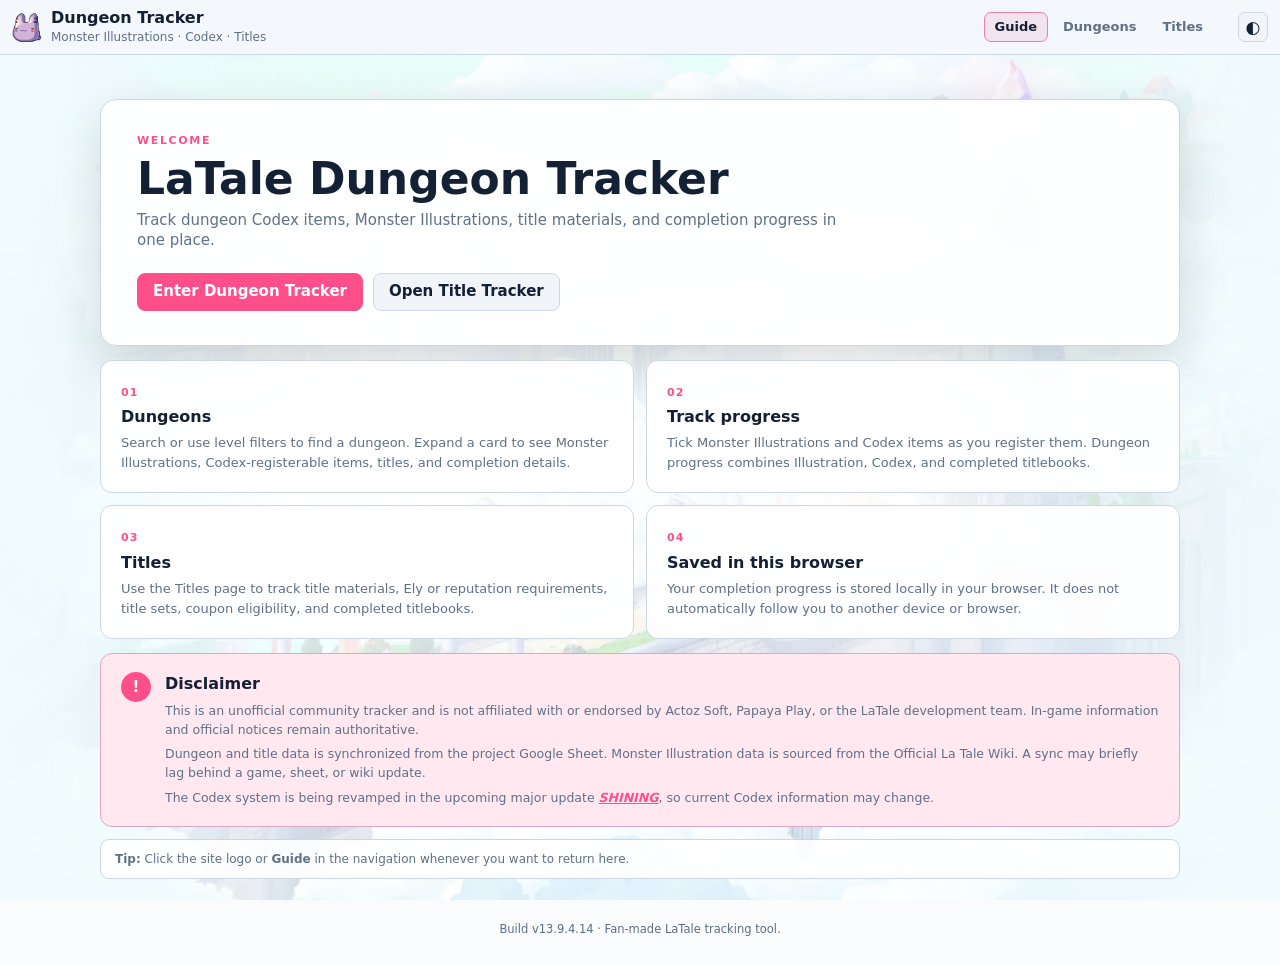
==== index.html @ 8809a72f "Add files via upload" ====
<!doctype html>
<html lang="en">
<head>
  <meta charset="utf-8">
  <meta name="viewport" content="width=device-width,initial-scale=1">
  <meta name="color-scheme" content="dark light">
  <link rel="icon" type="image/x-icon" href="favicon.ico?v=13.9.4.14">
  <link rel="shortcut icon" type="image/x-icon" href="favicon.ico?v=13.9.4.14">
  <title>LaTale Dungeon Tracker — Guide</title>
  <link rel="stylesheet" href="assets/styles.css?v=13.9.4.14">
</head>
<body class="tutorial-page">
  <header class="topbar">
    <div class="shell topbar-inner">
      <a class="brand" href="index.html" aria-label="LaTale Dungeon Tracker guide">
        <span class="brand-mark"><img src="assets/favicon-purple.png?v=13.9.4.14" alt="" aria-hidden="true"></span>
        <span><strong>Dungeon Tracker</strong><small>Monster Illustrations · Codex · Titles</small></span>
      </a>
      <nav class="site-nav" aria-label="Site sections">
        <a class="site-nav-link active" href="index.html">Guide</a>
        <a class="site-nav-link" href="dungeons.html">Dungeons</a>
        <a class="site-nav-link" href="titles.html">Titles</a>
      </nav>
      <div class="topbar-actions">
        <button id="theme-toggle" class="icon-button" type="button" aria-label="Theme: System. Click to switch theme." title="Theme: System">◐</button>
      </div>
    </div>
  </header>

  <main class="shell tutorial-shell">
    <section class="tutorial-hero">
      <div class="tutorial-kicker">WELCOME</div>
      <h1>LaTale Dungeon Tracker</h1>
      <p>Track dungeon Codex items, Monster Illustrations, title materials, and completion progress in one place.</p>
      <div class="tutorial-actions">
        <a class="tutorial-primary" href="dungeons.html">Enter Dungeon Tracker</a>
        <a class="tutorial-secondary" href="titles.html">Open Title Tracker</a>
      </div>
    </section>

    <section class="tutorial-grid" aria-label="How to use the tracker">
      <article class="tutorial-card"><span class="tutorial-step">01</span><h2>Dungeons</h2><p>Search or use level filters to find a dungeon. Expand a card to see Monster Illustrations, Codex-registerable items, titles, and completion details.</p></article>
      <article class="tutorial-card"><span class="tutorial-step">02</span><h2>Track progress</h2><p>Tick Monster Illustrations and Codex items as you register them. Dungeon progress combines Illustration, Codex, and completed titlebooks.</p></article>
      <article class="tutorial-card"><span class="tutorial-step">03</span><h2>Titles</h2><p>Use the Titles page to track title materials, Ely or reputation requirements, title sets, coupon eligibility, and completed titlebooks.</p></article>
      <article class="tutorial-card"><span class="tutorial-step">04</span><h2>Saved in this browser</h2><p>Your completion progress is stored locally in your browser. It does not automatically follow you to another device or browser.</p></article>
    </section>

    <section class="tutorial-disclaimer" aria-labelledby="disclaimer-title">
      <div class="tutorial-disclaimer-icon" aria-hidden="true">!</div>
      <div>
        <h2 id="disclaimer-title">Disclaimer</h2>
        <p>This is an unofficial community tracker and is not affiliated with or endorsed by Actoz Soft, Papaya Play, or the LaTale development team. In-game information and official notices remain authoritative.</p>
        <p>Dungeon and title data is synchronized from the project Google Sheet. Monster Illustration data is sourced from the Official La Tale Wiki. A sync may briefly lag behind a game, sheet, or wiki update.</p>
        <p>The Codex system is being revamped in the upcoming major update <a href="https://www.latale.com/news/notice/view/3705?category=3&amp;page=1" target="_blank" rel="noopener noreferrer"><strong><em>SHINING</em></strong></a>, so current Codex information may change.</p>
      </div>
    </section>

    <section class="tutorial-tip"><strong>Tip:</strong> Click the site logo or <strong>Guide</strong> in the navigation whenever you want to return here.</section>
  </main>

  <footer class="shell footer">Build v13.9.4.14 · Fan-made LaTale tracking tool.</footer>
  <script src="assets/tutorial.js?v=13.9.4.14"></script>
</body>
</html>
---- assets/styles.css ----
:root{
  --bg:#0b0f17;
  --panel:#111722;
  --panel-2:#151d2a;
  --panel-3:#0e141e;
  --line:#263244;
  --line-soft:#1d2736;
  --text:#edf3ff;
  --muted:#8e9bb0;
  --accent:#6ea8ff;
  --codex:#93b2ff;
  --codex-bg:#172849;
  --title:#d7adff;
  --title-bg:#2d1e43;
  --badge5:#8ed6a5;
  --badge5-bg:#173524;
  --progress-pink:#ff4f8b;
  --bg-overlay:rgba(11,15,23,.70);
  --radius:9px;
}

html[data-theme="light"]{
  --bg:#f4f7fb;
  --panel:#ffffff;
  --panel-2:#f1f5fa;
  --panel-3:#f7f9fc;
  --line:#cdd7e4;
  --line-soft:#e3e9f0;
  --text:#142033;
  --muted:#607086;
  --accent:#ff4f8b;
  --codex:#3567c8;
  --codex-bg:#e8f0ff;
  --title:#7a3fb2;
  --title-bg:#f2e8fb;
  --badge5:#277a47;
  --badge5-bg:#e5f5ea;
  --progress-pink:#ff4f8b;
  --bg-overlay:rgba(255,255,255,.56);
}

*{box-sizing:border-box}
html{scroll-behavior:smooth}
body{
  margin:0;
  background:
    linear-gradient(var(--bg-overlay), var(--bg-overlay)),
    url("bg-latale-dark.jpg") center top / cover no-repeat fixed,
    var(--bg);
  color:var(--text);
  font:15px/1.35 Inter,ui-sans-serif,system-ui,-apple-system,BlinkMacSystemFont,"Segoe UI",sans-serif;
}

html[data-theme="light"] body{
  background:
    linear-gradient(var(--bg-overlay), var(--bg-overlay)),
    url("bg-latale.webp") center top / cover no-repeat fixed,
    var(--bg);
}

button,input{font:inherit}
.shell{width:min(1440px,calc(100% - 24px));margin-inline:auto}

.topbar{
  position:sticky;top:0;z-index:30;
  border-bottom:1px solid var(--line);
  background:color-mix(in srgb,var(--bg) 97%,transparent);
  -webkit-backdrop-filter:blur(18px) saturate(125%);
  backdrop-filter:blur(18px) saturate(125%);
}
.topbar-inner{height:54px;display:flex;align-items:center;justify-content:space-between;gap:16px}
.brand{display:flex;align-items:center;gap:9px;color:inherit;text-decoration:none;min-width:0}
.brand-mark{
  width:30px;height:30px;display:grid;place-items:center;flex:0 0 auto;
  border-radius:7px;overflow:hidden;
}
.brand-mark img{width:100%;height:100%;display:block;object-fit:contain}
.brand strong{display:block;font-size:16px;line-height:1.1}
.brand small{display:block;color:var(--muted);font-size:12px;margin-top:2px}
.topbar-actions{display:flex;align-items:center;gap:8px}
.result-count{color:var(--muted);font-size:13px;white-space:nowrap}
.icon-button{width:30px;height:30px;display:grid;place-items:center;border:1px solid var(--line);border-radius:7px;background:var(--panel-2);color:var(--text);cursor:pointer;padding:0;font-size:17px;line-height:1}
.icon-button:hover{border-color:var(--accent);background:color-mix(in srgb,var(--panel-2) 88%,var(--accent) 12%)}
.icon-button:focus-visible{outline:2px solid var(--accent);outline-offset:2px}

.page{padding-top:0}
.filter-panel{
  position:sticky;top:54px;z-index:29;
  padding:10px;border:1px solid var(--line);border-top:0;
  border-radius:0 0 var(--radius) var(--radius);
  background:color-mix(in srgb,var(--panel) 97%,transparent);
  -webkit-backdrop-filter:blur(18px) saturate(125%);
  backdrop-filter:blur(18px) saturate(125%);
  box-shadow:0 12px 28px rgba(0,0,0,.18),0 1px 0 color-mix(in srgb,var(--line) 80%,transparent);
}
.filter-top{display:flex;gap:8px;flex-wrap:wrap}
.search-wrap{min-width:min(360px,100%)}
.search-wrap{
  flex:1;min-width:0;height:34px;display:flex;align-items:center;gap:7px;
  border:1px solid var(--line);border-radius:7px;background:var(--panel-3);padding:0 9px;
}
.search-icon{color:var(--muted);font-size:19px;line-height:1}
.search-wrap input{width:100%;border:0;outline:0;background:transparent;color:var(--text);font-size:14px}
.search-wrap input::placeholder{color:#69778c}
.search-wrap:focus-within{border-color:var(--accent);box-shadow:0 0 0 2px color-mix(in srgb,var(--accent) 18%,transparent)}
.small-button{
  height:34px;border:1px solid var(--line);border-radius:7px;background:var(--panel-2);color:var(--muted);padding:0 12px;cursor:pointer;
}
.small-button:hover{color:var(--text);border-color:var(--accent);background:color-mix(in srgb,var(--panel-2) 90%,var(--accent) 10%)}

.range-row{display:flex;flex-wrap:wrap;gap:5px;margin-top:8px}
.range-chip{position:relative;cursor:pointer;user-select:none}
.range-chip input{position:absolute;opacity:0;pointer-events:none}
.range-chip span{
  min-height:28px;display:flex;align-items:center;padding:4px 9px;
  border:1px solid var(--line);border-radius:6px;background:var(--panel-3);color:var(--muted);
  font-size:13px;font-weight:650;white-space:nowrap;
}
.range-chip input:checked + span{border-color:var(--accent);background:color-mix(in srgb,var(--panel-3) 82%,var(--accent) 18%);color:var(--text)}
.range-chip input:focus-visible + span{outline:2px solid var(--accent);outline-offset:2px}
.all-chip span{font-weight:800}

.legend{display:flex;align-items:center;gap:14px;flex-wrap:wrap;margin-top:8px;color:var(--muted);font-size:12px}
.legend span{display:inline-flex;align-items:center;gap:5px}
.legend-note{margin-left:auto}
.dot{width:7px;height:7px;border-radius:50%;display:inline-block}
.codex-dot{background:var(--codex)}
.title-dot{background:var(--title)}
.badge5-dot{background:var(--badge5)}

.dungeon-grid{
  display:grid;grid-template-columns:repeat(2,minmax(0,1fr));gap:10px;
  padding:10px 0 18px;
}
.dungeon-card{
  min-width:0;align-self:start;overflow:hidden;
  border:1px solid var(--line);border-radius:var(--radius);background:var(--panel);
}
.dungeon-head{
  min-height:42px;padding:0;display:flex;align-items:stretch;
  border-bottom:1px solid var(--line-soft);background:var(--panel-2);
}
.dungeon-toggle,.dungeon-static-head{width:100%;padding:8px 9px;display:flex;align-items:flex-start;justify-content:space-between;gap:8px;border:0;background:transparent;color:inherit;text-align:left}
.dungeon-toggle{cursor:pointer}
.dungeon-toggle:hover{background:color-mix(in srgb,var(--panel-2) 88%,var(--accent) 12%)}
.dungeon-toggle:focus-visible{outline:2px solid var(--accent);outline-offset:-2px}
.dungeon-head-right{display:flex;align-items:center;gap:6px;flex:0 0 auto}
.collapse-chevron{width:14px;color:var(--muted);font-size:13px;line-height:1;transition:transform .15s ease;transform:rotate(0deg)}
.dungeon-card .collapse-chevron{transform:rotate(-90deg)}
.dungeon-card.expanded .collapse-chevron{transform:rotate(0deg)}
.dungeon-card.expandable .dungeon-body{display:none}
.dungeon-card.expandable.expanded .dungeon-body{display:block}
.dungeon-card.expandable.expanded .dungeon-summary,
.dungeon-card.expandable.expanded .monster-summary{display:none}
.dungeon-summary{display:flex;align-items:center;gap:10px;flex-wrap:wrap;padding:6px 9px;border-top:1px solid var(--line-soft);background:var(--panel-3);color:var(--muted);font-size:10.5px}
.dungeon-summary span{white-space:nowrap}
.dungeon-summary strong{color:#aab7ca;font-size:10px;letter-spacing:.025em;text-transform:uppercase}
.dungeon-card.no-drops .dungeon-head{border-bottom:1px solid var(--line-soft)}
.dungeon-title-wrap{min-width:0}
.dungeon-name{font-size:14px;font-weight:760;line-height:1.2;overflow-wrap:anywhere}
.dungeon-meta{display:flex;align-items:center;gap:7px;margin-top:3px;color:var(--muted);font-size:11.5px}
.level-badge{
  flex:0 0 auto;border:1px solid color-mix(in srgb,var(--accent) 66%,var(--line));border-radius:5px;
  background:color-mix(in srgb,var(--panel-3) 84%,var(--accent) 16%);color:color-mix(in srgb,var(--text) 84%,var(--accent) 16%);
  padding:2px 5px;font-size:11px;font-weight:800;white-space:nowrap;
}

.item-columns{
  display:grid;grid-template-columns:repeat(4,minmax(0,1fr));align-items:stretch;
}
.item-column{min-width:0;border-right:1px solid var(--line-soft)}
.item-column:last-child{border-right:0}
.item-column-head{
  padding:5px 7px;border-bottom:1px solid var(--line-soft);background:var(--panel-3);
  color:#aab7ca;font-size:10.5px;font-weight:800;letter-spacing:.045em;text-transform:uppercase;
}
.item-list{list-style:none;margin:0;padding:0}
.item-row{
  min-height:29px;padding:4px 6px;border-top:1px solid var(--line-soft);
  display:flex;align-items:flex-start;justify-content:space-between;gap:5px;
}
.item-row:first-child{border-top:0}
.item-row:hover{background:#151d29}
.item-name{min-width:0;font-size:11.5px;line-height:1.2;overflow-wrap:anywhere}
.item-flags{display:flex;align-items:center;justify-content:flex-end;gap:2px;flex-wrap:wrap;flex:0 0 auto;max-width:82px}
.flag{
  display:inline-flex;align-items:center;justify-content:center;height:15px;padding:0 4px;
  border:1px solid transparent;border-radius:999px;font-size:9px;font-weight:800;letter-spacing:.005em;white-space:nowrap;
}
.flag.codex{border-color:#365487;background:var(--codex-bg);color:var(--codex)}
.flag.title{border-color:#664488;background:var(--title-bg);color:var(--title)}
.flag.badge5{border-color:#38694a;background:var(--badge5-bg);color:var(--badge5)}
.column-empty{padding:8px 7px;color:#465367;font-size:11px;text-align:center}
.no-items{padding:10px;color:var(--muted);font-size:12px}
.card-note{padding:5px 8px;border-top:1px solid var(--line-soft);color:#718096;font-size:11px;background:#0f151f}
.card-note strong{color:#9aa7bb;font-weight:650}

.empty-state{margin:10px 0 30px;padding:30px;border:1px dashed var(--line);border-radius:var(--radius);text-align:center;color:var(--muted)}
.hidden{display:none!important}
.footer{padding:3px 0 28px;color:#5f6d81;font-size:11.5px;text-align:center}

@media(max-width:1180px){
  .item-columns{grid-template-columns:repeat(2,minmax(0,1fr))}
  .item-column:nth-child(2){border-right:0}
  .item-column:nth-child(-n+2){border-bottom:1px solid var(--line-soft)}
}
@media(max-width:840px){
  .page{padding-top:10px}
  .dungeon-grid{grid-template-columns:1fr}
  .filter-panel{position:static;border-top:1px solid var(--line);border-radius:var(--radius);box-shadow:0 8px 24px rgba(0,0,0,.10)}
  .legend-note{width:100%;margin-left:0}
  .item-columns{grid-template-columns:repeat(4,minmax(0,1fr))}
  .item-column:nth-child(2){border-right:1px solid var(--line-soft)}
  .item-column:nth-child(-n+2){border-bottom:0}
}
@media(max-width:620px){
  .shell{width:min(100% - 14px,1440px)}
  .brand small{display:none}
  .dungeon-grid{grid-template-columns:1fr;gap:7px}
  .range-row{display:grid;grid-template-columns:repeat(2,minmax(0,1fr))}
  .range-chip span{white-space:normal}
  .filter-top{align-items:stretch}
  .small-button{padding-inline:10px}
  .item-columns{grid-template-columns:repeat(2,minmax(0,1fr))}
  .item-column:nth-child(2){border-right:0}
  .item-column:nth-child(-n+2){border-bottom:1px solid var(--line-soft)}
}
@media(max-width:380px){
  .item-columns{grid-template-columns:1fr}
  .item-column{border-right:0;border-bottom:1px solid var(--line-soft)!important}
  .item-column:last-child{border-bottom:0!important}
}

html[data-theme="light"] .range-chip input:checked + span{border-color:var(--accent);background:color-mix(in srgb,#fff 86%,var(--accent) 14%);color:#7d173e}
html[data-theme="light"] .level-badge{background:color-mix(in srgb,#fff 88%,var(--accent) 12%);color:#9c2454;border-color:color-mix(in srgb,var(--accent) 68%,#cdd7e4)}
html[data-theme="light"] .item-row:hover{background:#f4f7fb}
html[data-theme="light"] .card-note{background:#f7f9fc;color:#617188}
html[data-theme="light"] .card-note strong{color:#42536b}


/* V10.5 completion tracking */
.item-check{
  appearance:none;-webkit-appearance:none;flex:0 0 auto;width:15px;height:15px;margin:1px 5px 0 0;
  border:1px solid var(--line);border-radius:4px;background:var(--panel-3);cursor:pointer;position:relative;
}
.item-check:checked{border-color:var(--codex);background:var(--codex)}
.item-check:checked::after{content:"✓";position:absolute;inset:0;display:grid;place-items:center;color:var(--bg);font-size:11px;font-weight:900;line-height:1}
.item-check:focus-visible{outline:2px solid var(--accent);outline-offset:2px}
.item-main{min-width:0;display:flex;align-items:flex-start;flex:1}
.item-row.completed .item-name{text-decoration:line-through;opacity:.55}
.item-row.completed .item-flags{opacity:.6}
.summary-progress{margin-left:auto}


/* V11 shared navigation + Title Tracker */
.site-nav{display:flex;align-items:center;gap:4px;margin-left:auto;margin-right:8px}
.site-nav-link{display:flex;align-items:center;height:30px;padding:0 10px;border:1px solid transparent;border-radius:7px;color:var(--muted);text-decoration:none;font-size:13px;font-weight:700}
.site-nav-link:hover{color:var(--text);background:var(--panel-2)}
.site-nav-link.active{color:var(--text);border-color:color-mix(in srgb,var(--accent) 65%,var(--line));background:color-mix(in srgb,var(--panel-2) 90%,var(--accent) 10%)}
.compact-select{height:34px;border:1px solid var(--line);border-radius:7px;background:var(--panel-2);color:var(--text);padding:0 30px 0 10px}
.danger-button{white-space:nowrap}
.title-progress-strip{display:flex;align-items:center;gap:12px;margin-top:8px;color:var(--muted);font-size:12px}
.title-progress-strip strong{color:var(--text)}
.title-progress-track{height:5px;flex:1;max-width:260px;border-radius:999px;background:var(--line-soft);overflow:hidden}
.title-progress-track i{display:block;height:100%;width:0;background:var(--progress-pink);transition:width .2s ease}
.title-table-wrap{margin:10px 0 18px;border:1px solid var(--line);border-radius:var(--radius);overflow:auto;background:var(--panel);box-shadow:0 8px 24px rgba(0,0,0,.08)}
.title-table{width:max-content;min-width:100%;border-collapse:separate;border-spacing:0;font-size:12px}
.title-table th,.title-table td{border-right:1px solid var(--line-soft);border-bottom:1px solid var(--line-soft);padding:6px 7px;vertical-align:middle}
.title-table th:last-child,.title-table td:last-child{border-right:0}
.title-table tbody tr:last-child td{border-bottom:0}
.title-table thead th{position:sticky;top:0;z-index:3;background:var(--panel-2);color:var(--text);text-align:left;font-size:11px;font-weight:800;letter-spacing:.02em;white-space:nowrap;box-shadow:0 1px 0 var(--line)}
.title-table tbody tr:hover td{background:color-mix(in srgb,var(--panel) 90%,var(--accent) 10%)}
.title-table .complete-col,.title-table .complete-cell{width:76px;text-align:center}
.title-table .number-col,.title-table .number-cell{width:92px;text-align:center}
.title-table .title-name-cell{min-width:210px;font-weight:700}
.title-table .material-cell{min-width:210px;max-width:280px}
.title-table .title-set-cell{min-width:190px;max-width:260px}
.title-table .level-cell{white-space:nowrap}
.title-table .required-cell{font-weight:700}
.title-complete-check{width:17px;height:17px;accent-color:var(--progress-pink);cursor:pointer}
.current-input{width:72px;height:28px;border:1px solid var(--line);border-radius:5px;background:var(--panel-3);color:var(--text);padding:2px 6px;text-align:right}
.current-input:focus{outline:2px solid var(--accent);outline-offset:1px}
.remaining-cell{font-variant-numeric:tabular-nums;font-weight:650}
.empty-cell{color:var(--muted)}
.title-complete-row td{background:color-mix(in srgb,var(--badge5-bg) 45%,var(--panel) 55%)}
.title-complete-row .title-name-cell{text-decoration:line-through;color:var(--muted)}
@media(max-width:760px){
  .site-nav{order:3;width:100%;margin:0;padding-bottom:6px}.topbar-inner{height:auto;min-height:54px;flex-wrap:wrap}.site-nav-link{flex:1;justify-content:center}
  .title-filter-panel{position:static}.title-table-wrap{margin-top:10px}.title-page{padding-top:8px}
}

/* V11.1 — wider, more readable Title Tracker */
.title-tracker-page .shell{width:calc(100% - 40px);max-width:none}
.title-tracker-page .title-page{padding-top:0}
.title-tracker-page .title-table-wrap{margin-top:10px}
.title-tracker-page .title-table{font-size:14px}
.title-tracker-page .title-table th,.title-tracker-page .title-table td{padding:8px 9px}
.title-tracker-page .title-table thead th{font-size:13px}
.title-tracker-page .title-table .complete-col,.title-tracker-page .title-table .complete-cell{width:88px}
.title-tracker-page .title-table .number-col,.title-tracker-page .title-table .number-cell{width:108px}
.title-tracker-page .title-table .title-name-cell{min-width:270px}
.title-tracker-page .title-table .material-cell{min-width:260px;max-width:360px}
.title-tracker-page .title-table .title-set-cell{min-width:240px;max-width:340px}
.title-tracker-page .current-input{width:82px;height:32px;font-size:14px}
.title-tracker-page .compact-select{font-size:14px}
.title-tracker-page .title-progress-strip{font-size:14px}
@media(max-width:760px){.title-tracker-page .shell{width:calc(100% - 14px)}}


/* V11.2 — compact stacked Title Tracker */
.title-tracker-page .title-table{width:100%;min-width:980px;table-layout:fixed}
.title-tracker-page .title-table .complete-col,.title-tracker-page .title-table .complete-cell{width:82px}
.title-tracker-page .title-table .level-head,.title-tracker-page .title-table .level-cell{width:82px;text-align:center}
.title-tracker-page .title-table .required-head,.title-tracker-page .title-table .required-cell{width:100px;text-align:center}
.title-tracker-page .title-table .title-name-cell{width:24%;min-width:220px}
.title-tracker-page .title-table .materials-stack-cell{width:42%;padding:0}
.title-tracker-page .title-table .title-set-cell{width:20%;min-width:190px}
.title-name-cell strong{display:block;font-size:14px}
.title-dungeon-name{display:block;margin-top:3px;color:var(--muted);font-size:12px;font-weight:500}
.material-progress-row{display:grid;grid-template-columns:minmax(190px,1fr) 118px 105px;align-items:center;min-height:42px;border-top:1px solid var(--line-soft)}
.material-progress-row:first-child{border-top:0}
.material-progress-row:hover{background:color-mix(in srgb,var(--panel) 88%,var(--accent) 12%)}
.material-info{min-width:0;display:flex;align-items:center;gap:6px;padding:7px 9px}
.material-name{min-width:0;overflow-wrap:anywhere}
.material-type-badge{display:inline-flex;align-items:center;height:18px;padding:0 6px;border-radius:999px;font-size:10px;font-weight:800;white-space:nowrap}
.material-type-badge.event{color:#c9a7ff;background:var(--title-bg);border:1px solid #664488}
.material-type-badge.etc{color:#9fb7d8;background:#172537;border:1px solid #3b526f}
.material-type-badge.equipment{color:var(--codex);background:var(--codex-bg);border:1px solid #365487}
.material-type-text{color:var(--muted);font-size:12px;white-space:nowrap}
.material-current-wrap,.material-remaining{height:100%;display:flex;align-items:center;justify-content:flex-end;gap:6px;padding:5px 8px;border-left:1px solid var(--line-soft)}
.material-current-wrap span,.material-remaining span{color:var(--muted);font-size:10px;text-transform:uppercase;letter-spacing:.03em}
.material-current-wrap .current-input{width:62px;height:30px}
.material-remaining strong{min-width:28px;text-align:right;font-variant-numeric:tabular-nums}
.material-remaining.ready strong{color:var(--badge5)}
.no-title-materials{padding:10px;color:var(--muted)}
.title-complete-row .title-dungeon-name{color:var(--muted)}
@media(max-width:1000px){
  .material-progress-row{grid-template-columns:minmax(170px,1fr) 108px 96px}
  .material-current-wrap span,.material-remaining span{display:none}
}
@media(max-width:760px){
  .title-tracker-page .title-table{min-width:820px}
}


/* V11.4 — definitive compact stacked Title Tracker */
.title-tracker-page .shell{width:calc(100% - 32px);max-width:none}
.title-tracker-page .title-page{padding-top:0}
.title-tracker-page .title-table-wrap{margin:10px 0 18px;overflow:auto}
.title-tracker-page .title-table{width:100%;min-width:1040px;table-layout:fixed;border-collapse:separate;border-spacing:0;font-size:14px}
.title-tracker-page .title-table th,.title-tracker-page .title-table td{padding:8px 10px;vertical-align:middle}
.title-tracker-page .title-table thead th{font-size:13px}
.title-tracker-page .title-table .complete-col,.title-tracker-page .title-table .complete-cell{width:82px;text-align:center}
.title-tracker-page .title-table .level-head,.title-tracker-page .title-table .level-cell{width:82px;text-align:center}
.title-tracker-page .title-table .required-head,.title-tracker-page .title-table .required-cell{width:104px;text-align:center}
.title-tracker-page .title-table .title-name-cell{width:25%;min-width:240px}
.title-tracker-page .title-table .materials-stack-cell{width:43%;padding:0}
.title-tracker-page .title-table .title-set-cell{width:20%;min-width:200px}
.title-name-cell strong{display:block;font-size:14px;line-height:1.25}
.title-dungeon-name{display:block;margin-top:3px;color:var(--muted);font-size:12px;font-weight:500}
.materials-head-title{display:block}
.materials-head-cols{display:grid;grid-template-columns:minmax(220px,1fr) 118px 108px;gap:0;margin:5px -10px -8px;border-top:1px solid var(--line-soft);color:var(--muted);font-size:10px;text-transform:uppercase;letter-spacing:.03em}
.materials-head-cols span{padding:5px 9px;border-left:1px solid var(--line-soft)}
.materials-head-cols span:first-child{border-left:0}
.material-progress-row{display:grid;grid-template-columns:minmax(220px,1fr) 118px 108px;align-items:stretch;min-height:44px;border-top:1px solid var(--line-soft)}
.material-progress-row:first-child{border-top:0}
.material-progress-row:hover{background:color-mix(in srgb,var(--panel) 88%,var(--accent) 12%)}
.material-info{min-width:0;display:flex;align-items:center;gap:7px;padding:8px 10px}
.material-name{min-width:0;overflow-wrap:anywhere}
.material-type-badge{display:inline-flex;align-items:center;height:19px;padding:0 6px;border-radius:999px;font-size:10px;font-weight:800;white-space:nowrap}
.material-type-badge.event{color:#c9a7ff;background:var(--title-bg);border:1px solid #664488}
.material-type-badge.etc{color:#9fb7d8;background:#172537;border:1px solid #3b526f}
.material-type-badge.equipment{color:var(--codex);background:var(--codex-bg);border:1px solid #365487}
.material-type-text{color:var(--muted);font-size:12px;white-space:nowrap}
.material-current-wrap,.material-remaining{height:100%;display:flex;align-items:center;justify-content:flex-end;gap:6px;padding:6px 9px;border-left:1px solid var(--line-soft)}
.material-current-wrap span,.material-remaining span{display:none}
.material-current-wrap .current-input{width:72px;height:31px;font-size:14px}
.material-remaining strong{min-width:32px;text-align:right;font-variant-numeric:tabular-nums}
.material-remaining.ready strong{color:var(--badge5)}
.no-title-materials{padding:10px;color:var(--muted)}
.title-complete-row .title-dungeon-name{color:var(--muted)}
@media(max-width:900px){
  .title-tracker-page .shell{width:calc(100% - 14px)}
  .title-tracker-page .title-table{min-width:900px}
  .materials-head-cols,.material-progress-row{grid-template-columns:minmax(190px,1fr) 106px 96px}
}


/* V11.5 — compact Title Tracker */
.title-tracker-page .shell{width:min(1180px,calc(100% - 24px));max-width:1180px}
.title-tracker-page .title-table-wrap{margin:10px auto 18px;overflow:auto}
.title-tracker-page .title-table{width:100%;min-width:920px;table-layout:fixed;font-size:13px}
.title-tracker-page .title-table th,.title-tracker-page .title-table td{padding:7px 8px}
.title-tracker-page .title-table thead th{font-size:12px}
.title-tracker-page .title-table .complete-col,.title-tracker-page .title-table .complete-cell{width:74px}
.title-tracker-page .title-table .level-head,.title-tracker-page .title-table .level-cell{width:70px}
.title-tracker-page .title-table .required-head,.title-tracker-page .title-table .required-cell{width:86px}
.title-tracker-page .title-table .title-name-cell{width:26%;min-width:210px}
.title-tracker-page .title-table .materials-stack-cell{width:42%;padding:0}
.title-tracker-page .title-table .title-set-cell{width:18%;min-width:150px}
.materials-head-cols{display:none!important}
.material-progress-row{display:grid;grid-template-columns:minmax(0,1fr) auto;align-items:center;min-height:39px;border-top:1px solid var(--line-soft)}
.material-progress-row:first-child{border-top:0}
.material-info{min-width:0;display:flex;align-items:center;gap:6px;padding:6px 8px}
.material-name{min-width:0;overflow-wrap:anywhere}
.material-progress-inline{display:flex;align-items:center;justify-content:flex-end;gap:7px;padding:5px 8px;white-space:nowrap}
.material-progress-inline .current-input{width:62px;height:29px;padding:3px 6px;text-align:center;font-size:13px}
.progress-slash{color:var(--muted);font-weight:700}
.material-remaining{display:inline-flex!important;height:auto!important;align-items:center;justify-content:flex-start;padding:0!important;border:0!important;min-width:82px;color:var(--muted)}
.material-remaining strong{min-width:0!important;text-align:left!important;font-weight:650;font-variant-numeric:tabular-nums}
.material-remaining.ready strong{color:var(--badge5)}
.material-type-badge.etc{color:#71c58c;background:#163522;border-color:#2e7447}
html[data-theme="light"] .material-type-badge.etc{color:#21683c;background:#e4f4e9;border-color:#79b88c}
@media(max-width:980px){
  .title-tracker-page .shell{width:calc(100% - 14px);max-width:none}
  .title-tracker-page .title-table{min-width:860px}
}

/* v11.6: completed title material inputs are locked and visibly inactive */
.title-tracker-page .current-input:disabled{
  opacity:.55;
  cursor:not-allowed;
  color:var(--muted);
  background:var(--panel-3);
  border-color:var(--line-soft);
}
html[data-theme="light"] .title-tracker-page .current-input:disabled{
  background:#eef1f5;
  color:#8b95a5;
}


/* V11.7 — compact title tracker: inline dungeon level, wider materials, stacked title sets */
.title-tracker-page .title-table{min-width:880px}
.title-tracker-page .title-table .title-name-cell{width:29%;min-width:235px}
.title-tracker-page .title-table .required-head,.title-tracker-page .title-table .required-cell{width:82px}
.title-tracker-page .title-table .materials-stack-cell{width:49%;padding:0}
.title-tracker-page .title-table .title-set-cell{width:16%;min-width:145px}
.title-dungeon-name{display:flex;align-items:center;gap:7px;flex-wrap:wrap}
.dungeon-level-inline{display:inline-flex;align-items:center;height:18px;padding:0 5px;border:1px solid #40577c;border-radius:5px;background:#17233a;color:#b9cbff;font-size:10px;font-weight:800;white-space:nowrap}
html[data-theme="light"] .dungeon-level-inline{background:#edf3ff;color:#315586;border-color:#9cb0cd}
.material-progress-row{grid-template-columns:minmax(235px,1fr) auto}
.material-info{padding-right:12px}
.title-set-cell{white-space:normal}
.title-set-line{display:block;line-height:1.25;padding:2px 0}
.title-set-line + .title-set-line{margin-top:3px;padding-top:5px;border-top:1px solid var(--line-soft)}
@media(max-width:980px){
  .title-tracker-page .title-table{min-width:820px}
  .title-tracker-page .title-table .title-name-cell{min-width:215px}
  .material-progress-row{grid-template-columns:minmax(210px,1fr) auto}
}

/* V11.8 — dungeon level shown as plain text in parentheses */
.title-dungeon-name{display:block;margin-top:3px;color:var(--muted);font-size:12px;font-weight:500}
.dungeon-level-inline{display:none!important}


/* V11.9 — Required amount is calculated internally, no standalone column */
.title-tracker-page .title-table{min-width:800px}
.title-tracker-page .title-table .title-name-cell{width:31%;min-width:235px}
.title-tracker-page .title-table .materials-stack-cell{width:52%;padding:0}
.title-tracker-page .title-table .title-set-cell{width:17%;min-width:145px}
@media(max-width:760px){
  .title-tracker-page .title-table{min-width:760px}
}

/* V12.0 — rebalance compact Title Tracker columns and prevent overlap */
.title-tracker-page .title-table{min-width:800px}
.title-tracker-page .title-table .title-name-cell{width:30%;min-width:230px}
.title-tracker-page .title-table .materials-stack-cell{width:58%;padding:0;overflow:hidden}
.title-tracker-page .title-table .title-set-cell{width:12%;min-width:108px;max-width:135px;white-space:normal;overflow-wrap:anywhere}
.material-progress-row{grid-template-columns:minmax(0,1fr) 168px;min-width:0}
.material-info{min-width:0;padding-right:10px}
.material-name{min-width:0;overflow-wrap:anywhere}
.material-progress-inline{min-width:0;width:168px;box-sizing:border-box;overflow:hidden;padding-left:6px;padding-right:6px;gap:6px}
.material-progress-inline .current-input{flex:0 0 58px;width:58px}
.material-remaining{min-width:0;flex:1 1 auto;overflow:hidden}
.material-remaining strong{white-space:nowrap;overflow:hidden;text-overflow:ellipsis}
.title-set-line{overflow-wrap:anywhere}
@media(max-width:900px){
  .title-tracker-page .title-table{min-width:760px}
  .title-tracker-page .title-table .title-name-cell{width:29%;min-width:215px}
  .title-tracker-page .title-table .materials-stack-cell{width:59%}
  .title-tracker-page .title-table .title-set-cell{width:12%;min-width:100px}
  .material-progress-row{grid-template-columns:minmax(0,1fr) 160px}
  .material-progress-inline{width:160px}
}

/* V12.1 — stable compact title columns; no Materials/Title Set overlap */
.title-tracker-page .title-table{
  width:100%;
  min-width:860px;
  table-layout:fixed;
}
.title-tracker-page .title-table .complete-col,
.title-tracker-page .title-table .complete-cell{
  width:56px;
}
.title-tracker-page .title-table .title-name-cell{
  width:31%;
  min-width:0;
}
.title-tracker-page .title-table .materials-stack-cell{
  width:48%;
  min-width:0;
  padding:0;
  overflow:hidden;
}
.title-tracker-page .title-table .title-set-cell{
  width:15%;
  min-width:0;
  max-width:none;
  white-space:normal;
  overflow:hidden;
  overflow-wrap:anywhere;
}
.material-progress-row{
  display:grid;
  grid-template-columns:minmax(0,1fr) 184px;
  min-width:0;
  width:100%;
}
.material-info{
  min-width:0;
  overflow:hidden;
}
.material-name{
  min-width:0;
  overflow-wrap:anywhere;
}
.material-progress-inline{
  width:184px;
  min-width:184px;
  max-width:184px;
  box-sizing:border-box;
  overflow:visible;
  display:grid;
  grid-template-columns:58px 10px minmax(0,1fr);
  align-items:center;
  gap:6px;
  padding:5px 7px;
}
.material-progress-inline .current-input{
  width:58px;
  min-width:58px;
  max-width:58px;
}
.progress-slash{
  width:10px;
  text-align:center;
}
.material-remaining{
  min-width:0;
  width:auto;
  overflow:visible;
}
.material-remaining strong{
  white-space:nowrap;
  overflow:visible;
  text-overflow:clip;
  font-size:12px;
}
@media(max-width:940px){
  .title-tracker-page .title-table{min-width:860px}
  .material-progress-row{grid-template-columns:minmax(0,1fr) 176px}
  .material-progress-inline{width:176px;min-width:176px;max-width:176px;grid-template-columns:54px 9px minmax(0,1fr);gap:5px;padding-inline:6px}
  .material-progress-inline .current-input{width:54px;min-width:54px;max-width:54px}
}


/* V12.2 dungeon progress summary */
.dungeon-progress-panel{
  margin:10px 0 0;border:1px solid var(--line);border-radius:var(--radius);
  background:var(--panel);box-shadow:0 8px 24px rgba(0,0,0,.08);overflow:hidden;
}
.dungeon-progress-head{
  display:flex;align-items:center;justify-content:space-between;gap:16px;padding:10px 12px;
  border-bottom:1px solid var(--line-soft);background:var(--panel-2);
}
.dungeon-progress-head strong{display:block;font-size:13px}
.dungeon-progress-head span{display:block;margin-top:2px;color:var(--muted);font-size:11px}
.progress-total{margin:0!important;white-space:nowrap;font-weight:700;color:var(--text)!important}
.dungeon-progress-table-wrap{overflow-x:auto}
.dungeon-progress-table{width:100%;border-collapse:collapse;font-size:12px}
.dungeon-progress-table th,.dungeon-progress-table td{padding:7px 12px;border-bottom:1px solid var(--line-soft);text-align:right}
.dungeon-progress-table thead th{background:var(--panel-3);color:var(--muted);font-size:10.5px;text-transform:uppercase;letter-spacing:.04em}
.dungeon-progress-table th:first-child{text-align:left}
.dungeon-progress-table tbody th{color:var(--text);font-weight:700}
.dungeon-progress-table tbody tr:last-child th,.dungeon-progress-table tbody tr:last-child td{border-bottom:0}
.dungeon-progress-table .progress-left{font-weight:800}
.dungeon-progress-table .progress-left.complete{color:var(--badge5)}
.danger-button{border-color:color-mix(in srgb,var(--line) 72%,#d66 28%)}
.danger-button:hover{border-color:#b85d5d;color:#e2a0a0}
@media(max-width:620px){
  .dungeon-progress-head{align-items:flex-start;flex-direction:column;gap:5px}
  .progress-total{white-space:normal}
  .dungeon-progress-table th,.dungeon-progress-table td{padding:6px 9px}
}


/* V12.5 floating Codex progress control */
.codex-fab{
  position:fixed;right:20px;bottom:20px;z-index:45;
  min-width:82px;height:42px;border:1px solid var(--line);border-radius:999px;
  display:grid;place-items:center;padding:0 14px;cursor:pointer;
  background:var(--panel-2);color:var(--codex);
  box-shadow:0 10px 28px rgba(0,0,0,.22);
  font:800 13px/1 Inter,ui-sans-serif,system-ui,sans-serif;
  transition:transform .15s ease,box-shadow .15s ease,border-color .15s ease;
}
.codex-fab:hover{transform:translateY(-2px);border-color:var(--codex);box-shadow:0 14px 32px rgba(0,0,0,.28)}
.codex-fab[aria-expanded="true"]{background:var(--codex-bg);border-color:var(--codex)}
.floating-progress-panel{
  position:fixed;right:20px;bottom:78px;z-index:44;
  width:min(420px,calc(100vw - 28px));margin:0;
  border:1px solid var(--line);border-radius:12px;background:var(--panel);
  box-shadow:0 18px 48px rgba(0,0,0,.28);overflow:hidden;
}
.floating-progress-panel .dungeon-progress-head{padding:12px 14px}
.floating-progress-panel .dungeon-progress-table-wrap{max-height:260px;overflow:auto}
.floating-progress-actions{display:flex;justify-content:flex-end;padding:10px 12px;border-top:1px solid var(--line-soft);background:var(--panel-3)}
@media(max-width:560px){
  .codex-fab{right:12px;bottom:12px;min-width:78px;height:40px;padding:0 12px}
  .floating-progress-panel{right:12px;bottom:62px;width:calc(100vw - 24px)}
}


/* V13.2 illustrated Codex progress toggle */
.codex-fab.codex-image-toggle{
  width:88px;
  height:82px;
  min-width:0;
  padding:0;
  border:0;
  border-radius:0;
  background:transparent;
  box-shadow:none;
  overflow:visible;
}
.codex-fab.codex-image-toggle:hover{
  transform:translateY(-2px) scale(1.03);
  border-color:transparent;
  box-shadow:none;
}
.codex-fab.codex-image-toggle[aria-expanded="true"]{
  background:transparent;
  border-color:transparent;
}
.codex-image-toggle img{
  width:100%;
  height:100%;
  display:block;
  object-fit:contain;
  filter:drop-shadow(0 8px 14px rgba(0,0,0,.22));
  pointer-events:none;
}
.floating-progress-panel{bottom:104px;}
@media(max-width:560px){
  .codex-fab.codex-image-toggle{right:8px;bottom:8px;width:76px;height:70px;padding:0;}
  .floating-progress-panel{bottom:88px;}
}


/* V13.3 — stronger illustrated background + semantic Codex blue */
html[data-theme="light"] .dungeon-card,
html[data-theme="light"] .title-table-wrap{
  background:color-mix(in srgb,var(--panel) 92%,transparent);
  -webkit-backdrop-filter:blur(3px);
  backdrop-filter:blur(3px);
}
html[data-theme="light"] .dungeon-head,
html[data-theme="light"] .title-table thead th{
  background:color-mix(in srgb,var(--panel-2) 94%,transparent);
}
html[data-theme="light"] .dungeon-summary{background:color-mix(in srgb,var(--panel-3) 92%,transparent)}

/* Force title completion checkbox to use the LaTale pink rather than browser defaults. */
.title-complete-check{
  appearance:none;-webkit-appearance:none;width:18px;height:18px;margin:0;
  border:1px solid var(--line);border-radius:4px;background:var(--panel-3);
  cursor:pointer;position:relative;vertical-align:middle;
}
.title-complete-check:checked{border-color:var(--progress-pink);background:var(--progress-pink)}
.title-complete-check:checked::after{
  content:"✓";position:absolute;inset:0;display:grid;place-items:center;
  color:#fff;font-size:13px;font-weight:900;line-height:1;
}
.title-complete-check:focus-visible{outline:2px solid var(--progress-pink);outline-offset:2px}

/* Keep the Codex floating control visible even while its image is loading. */
.codex-fab.codex-image-toggle{display:grid!important;place-items:center}
.codex-image-toggle .codex-fallback{display:none;color:var(--codex);font-weight:800;font-size:12px}
.codex-image-toggle.image-failed img{display:none}
.codex-image-toggle.image-failed .codex-fallback{display:inline-flex}

/* V13.4 — hard override: semantic Codex badges/checks are blue */
:root{
  --codex:#93b2ff;
  --codex-bg:#172849;
}
html[data-theme="light"]{
  --codex:#3567c8;
  --codex-bg:#e8f0ff;
}
.item-flags .flag.codex,
.flag.codex{
  border-color:#365487 !important;
  background:var(--codex-bg) !important;
  color:var(--codex) !important;
}
.item-check:checked{
  border-color:var(--codex) !important;
  background:var(--codex) !important;
}
.codex-fab,
.codex-fab .codex-fallback{
  color:var(--codex) !important;
}


/* v13.4.4: Title Tracker material completion ticks use LaTale pink */
.title-tracker-page .material-remaining.ready strong {
  color: var(--progress-pink) !important;
}

/* V13.4.5 fallback: force completed title material tick pink */
.title-tracker-page .material-remaining.ready strong{color:#ff4f8b!important;}


/* v13.5: Instance Dungeon Guaranteed Titlebook Coupon II indicator */
.title-name-line{
  display:flex;align-items:center;gap:6px;min-width:0;
}
.title-name-line strong{
  display:block;min-width:0;
}
.title-coupon-icon{
  width:20px;height:20px;object-fit:contain;flex:0 0 auto;
  image-rendering:auto;filter:drop-shadow(0 1px 2px rgba(0,0,0,.18));
}
.title-complete-row .title-coupon-icon{opacity:.58;filter:grayscale(.18) drop-shadow(0 1px 1px rgba(0,0,0,.12));}


/* v13.5.1: Coupon II indicator sits directly after the title name */
.title-tracker-page .title-name-line{
  display:inline-flex !important;
  align-items:center !important;
  gap:6px !important;
  max-width:100%;
}
.title-tracker-page .title-name-line strong{
  display:inline !important;
  min-width:0;
}
.title-tracker-page .title-coupon-icon{
  display:inline-block !important;
  width:22px !important;
  height:22px !important;
  margin-left:2px;
  object-fit:contain;
  flex:0 0 22px;
  vertical-align:middle;
  opacity:1 !important;
  filter:drop-shadow(0 1px 2px rgba(0,0,0,.18)) !important;
}
.title-tracker-page .title-complete-row .title-coupon-icon{
  opacity:1 !important;
  filter:drop-shadow(0 1px 2px rgba(0,0,0,.18)) !important;
}

/* v13.5.2: force Coupon II sprite beside eligible title names */
.title-tracker-page .title-name-line{display:inline-flex!important;align-items:center!important;gap:4px!important;flex-wrap:nowrap!important;}
.title-tracker-page .title-coupon-icon{display:inline-block!important;width:22px!important;height:22px!important;min-width:22px!important;max-width:22px!important;opacity:1!important;visibility:visible!important;}


/* v13.5.3: nudge coupon icon slightly lower to align with title text */
.title-tracker-page .title-coupon-icon{
  position:relative;
  top:2px;
}


/* v13.6: preserve special non-quantity title requirements from Title Tracker */
.special-title-requirement,.special-requirement-label{color:var(--muted);font-size:12px;line-height:1.3;}
.special-title-requirement{padding:7px 8px;}
.special-material-row{grid-template-columns:minmax(0,1fr) auto;}
.special-requirement-label{max-width:220px;text-align:right;padding-left:10px;}
@media(max-width:700px){.special-material-row{grid-template-columns:1fr}.special-requirement-label{text-align:left;padding-left:0;max-width:none}}


/* v13.6.1 Codex Progress disclaimer */
.codex-disclaimer{
  padding:9px 12px;
  border-bottom:1px solid var(--line-soft);
  background:color-mix(in srgb,var(--panel-3) 92%,var(--accent) 8%);
  color:var(--muted);
  font-size:11px;
  line-height:1.4;
}
.codex-disclaimer strong{color:var(--text);}
.codex-disclaimer em{color:var(--text);font-style:normal;font-weight:700;}
.codex-disclaimer a{color:var(--accent);font-weight:800;text-decoration:none;}
.codex-disclaimer a:hover{text-decoration:underline;}


/* V13.7.1 Ely requirements are informational, not progress-tracked */
.title-tracker-page .ely-requirement{
  display:inline-flex;align-items:center;min-height:28px;
  color:var(--text);font-weight:700;
}


/* v13.7.2: special requirements match material typography */
.title-tracker-page .special-title-requirement,
.title-tracker-page .special-requirement-label,
.title-tracker-page .ely-requirement{
  color:var(--text) !important;
  font-size:13px !important;
  line-height:1.25 !important;
  font-weight:400 !important;
}
.title-tracker-page .special-title-requirement{padding:6px 8px !important;}
.title-tracker-page .special-requirement-label{padding:6px 8px !important;max-width:none !important;}

/* Multiple Title Sets are shown on one line, separated by | */
.title-tracker-page .title-set-inline{display:inline;line-height:1.35;overflow-wrap:anywhere;}
.title-tracker-page .title-set-separator{color:var(--muted);padding:0 3px;font-weight:700;}
.title-tracker-page .title-set-line{display:inline;padding:0;margin:0;border:0;}


/* v13.7.4 Title tracker cleanup */
/* Ely is an informational requirement: same typography as materials, never bold. */
.title-tracker-page .ely-requirement{
  color:var(--text)!important;
  font-size:13px!important;
  line-height:1.25!important;
  font-weight:400!important;
  cursor:default!important;
}

/* Special achievement/reputation requirements use the same typography as material names. */
.title-tracker-page .special-title-requirement,
.title-tracker-page .special-requirement-label,
.title-tracker-page .no-title-materials{
  color:var(--text)!important;
  font-size:13px!important;
  line-height:1.25!important;
  font-weight:400!important;
}

/* Keep stacked materials visually continuous; table row boundaries are enough. */
.title-tracker-page .material-progress-row,
.title-tracker-page .material-progress-row + .material-progress-row{
  border-top:0!important;
}

/* Make the linked update name visibly interactive and pink. */
.codex-disclaimer a,
.codex-disclaimer a strong,
.codex-disclaimer a em,
.codex-disclaimer a strong em{
  color:#ff4f8b!important;
  text-decoration:none;
}
.codex-disclaimer a:hover,
.codex-disclaimer a:hover strong,
.codex-disclaimer a:hover em{
  text-decoration:underline;
}


/* v13.7.5: special/Ely requirements visually match material rows */
.title-tracker-page .requirement-only-row{grid-template-columns:minmax(0,1fr)!important;min-height:39px!important;border-top:0!important;}
.title-tracker-page .requirement-only-row .material-info{display:flex;align-items:center;min-height:39px;padding:5px 8px;}
.title-tracker-page .requirement-only-row .material-name{color:var(--text)!important;font-size:13px!important;line-height:1.25!important;font-weight:400!important;}
.title-tracker-page .ely-requirement{display:grid!important;padding:0!important;}


/* v13.8 Monster Illustration tracking */
.monster-summary{
  display:flex;align-items:center;justify-content:space-between;gap:10px;
  padding:7px 9px;border-top:1px solid var(--line-soft);background:var(--panel);
  color:var(--muted);font-size:11px;
}
.monster-summary strong{
  color:var(--accent);font-size:11px;font-weight:750;letter-spacing:.01em;
}
.monster-summary-progress{margin-left:auto;white-space:nowrap;font-weight:700;color:var(--muted)}
.monster-illustration-section{border-bottom:1px solid var(--line-soft);background:var(--panel)}
.monster-illustration-head{
  display:flex;align-items:center;justify-content:space-between;gap:10px;
  padding:7px 9px;background:var(--panel-3);border-bottom:1px solid var(--line-soft);
}
.monster-illustration-head strong{font-size:11px;color:var(--accent)}
.monster-progress{font-size:10.5px;color:var(--muted);font-weight:700;white-space:nowrap}
.monster-illustration-list{
  display:grid;grid-template-columns:repeat(2,minmax(0,1fr));
}
.monster-illustration-row{
  min-width:0;display:flex;align-items:flex-start;gap:6px;padding:5px 8px;
  border-bottom:1px solid var(--line-soft);border-right:1px solid var(--line-soft);
  font-size:11.5px;line-height:1.25;cursor:pointer;
}
.monster-illustration-row:nth-child(2n){border-right:0}
.monster-illustration-row:hover{background:color-mix(in srgb,var(--panel) 90%,var(--accent) 10%)}
.monster-illustration-row.completed span{text-decoration:line-through;opacity:.58}
.monster-check{
  appearance:none;-webkit-appearance:none;flex:0 0 auto;width:15px;height:15px;margin:0;
  border:1px solid var(--line);border-radius:4px;background:var(--panel-3);cursor:pointer;position:relative;
}
.monster-check:checked{border-color:var(--accent);background:var(--accent)}
.monster-check:checked::after{content:"✓";position:absolute;inset:0;display:grid;place-items:center;color:white;font-size:11px;font-weight:900;line-height:1}
.monster-check:focus-visible{outline:2px solid var(--accent);outline-offset:2px}
.monster-illustration-empty{grid-column:1/-1;padding:8px 9px;color:var(--muted);font-size:11.5px}
html[data-theme="light"] .monster-summary{background:color-mix(in srgb,var(--panel) 92%,transparent)}

@media(max-width:620px){
  .monster-illustration-list{grid-template-columns:1fr}
  .monster-illustration-row{border-right:0}
}


/* v13.9 combined Item Codex + Monster Illustration progress */
.progress-panel-title{border-bottom:1px solid var(--line-soft)}
.progress-section{border-bottom:1px solid var(--line-soft)}
.progress-section:last-of-type{border-bottom:0}
.progress-section-head{display:flex;align-items:center;justify-content:space-between;gap:12px;padding:10px 14px;background:var(--panel-2)}
.progress-section-head strong{display:block;font-size:12px;color:var(--text)}
.progress-section-head span:not(.progress-total){display:block;margin-top:2px;color:var(--muted);font-size:10.5px}
.progress-section-head .progress-total{font-size:11px;color:var(--muted);font-weight:700;text-align:right;white-space:nowrap}
.monster-progress-section .progress-left.complete{color:var(--accent)}
.split-progress-actions{justify-content:space-between;gap:8px;flex-wrap:wrap}
.split-progress-actions .small-button{flex:1;min-width:120px}
.floating-progress-panel .dungeon-progress-table-wrap{max-height:none}
@media(max-width:620px){
  .progress-section-head{align-items:flex-start;flex-direction:column;gap:4px}
  .progress-section-head .progress-total{text-align:left}
}


/* v13.9.1: reserve checkbox space on every dungeon item row so names align */
.item-check-spacer{
  flex:0 0 15px;
  width:15px;
  height:15px;
  margin:1px 5px 0 0;
  visibility:hidden;
}


/* v13.9.2: unify dungeon summary hierarchy */
.monster-summary{
  display:flex;align-items:center;gap:10px;flex-wrap:wrap;
  padding:6px 9px;border-top:1px solid var(--line-soft);background:var(--panel-3);
  color:var(--muted);font-size:10.5px;
}
.monster-summary span{white-space:nowrap}
.monster-summary strong{
  color:#aab7ca;font-size:10px;font-weight:800;letter-spacing:.025em;text-transform:uppercase;
}
.monster-summary .summary-progress{margin-left:auto}
html[data-theme="light"] .monster-summary{background:color-mix(in srgb,var(--panel-3) 92%,transparent)}

/* Expanded Monster Illustration header matches Equipment/Event/ETC/Other headings */
.monster-illustration-head{
  min-height:27px;padding:5px 7px;background:var(--panel-3);border-bottom:1px solid var(--line-soft);
}
.monster-illustration-head strong{
  color:#aab7ca;font-size:10.5px;font-weight:800;letter-spacing:.045em;text-transform:uppercase;
}
.monster-progress{font-size:10.5px;color:var(--muted);font-weight:700}

/* Title row remains visible in both summary and expanded states. */
.dungeon-card .card-note{display:block}

/* Progress popup: visually distinct Monster Illustration and Item Codex sections. */
.progress-section-head{border-left:4px solid transparent;padding-left:12px}
.monster-progress-section .progress-section-head{
  border-left-color:var(--accent);
  background:color-mix(in srgb,var(--panel-2) 90%,var(--accent) 10%);
}
.monster-progress-section .progress-section-head strong{color:var(--accent);font-size:13px}
.codex-progress-section .progress-section-head{
  border-left-color:var(--codex);
  background:color-mix(in srgb,var(--panel-2) 90%,var(--codex) 10%);
}
.codex-progress-section .progress-section-head strong{color:var(--codex);font-size:13px}


/* v13.9.3 Illustration Book Progress refinements */
.codex-progress-section .codex-disclaimer{
  background:color-mix(in srgb,var(--panel-3) 86%,var(--codex) 14%);
  border-bottom-color:color-mix(in srgb,var(--line-soft) 72%,var(--codex) 28%);
  color:color-mix(in srgb,var(--muted) 76%,var(--codex) 24%);
}
.codex-progress-section .codex-disclaimer strong{
  color:color-mix(in srgb,var(--text) 82%,var(--codex) 18%);
}
.codex-progress-section .codex-disclaimer a,
.codex-progress-section .codex-disclaimer a strong,
.codex-progress-section .codex-disclaimer a em,
.codex-progress-section .codex-disclaimer a strong em{
  color:var(--codex) !important;
}
.split-progress-actions{
  gap:8px;
}
.split-progress-actions .small-button{
  height:30px;
  padding-inline:10px;
  font-size:11px;
}


/* v13.9.4 per-dungeon overall completion */
.dungeon-overall-progress{
  display:grid;grid-template-columns:auto minmax(70px,1fr) auto;align-items:center;gap:8px;
  padding:5px 8px;border-top:1px solid var(--line-soft);background:var(--panel-3);
  color:var(--muted);font-size:10.5px;
}
.dungeon-overall-progress > span:first-child strong{
  color:#aab7ca;font-size:10px;letter-spacing:.035em;text-transform:uppercase;
}
.overall-progress-track{height:4px;border-radius:999px;overflow:hidden;background:color-mix(in srgb,var(--line) 72%,transparent);}
.overall-progress-track i{display:block;height:100%;border-radius:inherit;background:var(--accent);transition:width .18s ease;}
.overall-progress-count{white-space:nowrap;font-weight:700;color:var(--muted);}
.overall-progress-count strong{font-size:10px;letter-spacing:.025em;text-transform:uppercase;color:#aab7ca;}
html[data-theme="light"] .dungeon-overall-progress{background:color-mix(in srgb,var(--panel-3) 92%,transparent);}
@media(max-width:620px){
  .dungeon-overall-progress{grid-template-columns:auto 1fr auto;gap:6px;}
  .overall-progress-track{min-width:48px;}
}


/* v13.9.4.2 Tutorial / Disclaimer landing page */
.tutorial-page{min-height:100vh}
.tutorial-shell{width:min(1080px,calc(100% - 28px));margin:0 auto;padding:44px 0 40px}
.tutorial-hero{padding:34px 36px;border:1px solid var(--line);border-radius:16px;background:color-mix(in srgb,var(--panel) 91%,transparent);-webkit-backdrop-filter:blur(18px) saturate(120%);backdrop-filter:blur(18px) saturate(120%);box-shadow:0 18px 50px rgba(0,0,0,.14)}
.tutorial-kicker{color:var(--accent);font-size:11px;font-weight:900;letter-spacing:.15em}
.tutorial-hero h1{margin:7px 0 8px;font-size:clamp(28px,5vw,44px);line-height:1.05}
.tutorial-hero p{max-width:720px;margin:0;color:var(--muted);font-size:15px}
.tutorial-actions{display:flex;flex-wrap:wrap;gap:10px;margin-top:22px}
.tutorial-primary,.tutorial-secondary{display:inline-flex;align-items:center;min-height:38px;padding:0 15px;border-radius:8px;text-decoration:none;font-weight:800}
.tutorial-primary{border:1px solid var(--accent);background:var(--accent);color:#fff}
.tutorial-secondary{border:1px solid var(--line);background:var(--panel-2);color:var(--text)}
.tutorial-primary:hover{filter:brightness(1.05)}.tutorial-secondary:hover{border-color:var(--accent)}
.tutorial-grid{display:grid;grid-template-columns:repeat(2,minmax(0,1fr));gap:12px;margin-top:14px}
.tutorial-card{padding:20px;border:1px solid var(--line);border-radius:12px;background:color-mix(in srgb,var(--panel) 92%,transparent);-webkit-backdrop-filter:blur(14px);backdrop-filter:blur(14px)}
.tutorial-step{color:var(--accent);font-size:11px;font-weight:900;letter-spacing:.1em}
.tutorial-card h2{margin:5px 0 6px;font-size:16px}.tutorial-card p{margin:0;color:var(--muted);font-size:13px;line-height:1.5}
.tutorial-disclaimer{display:grid;grid-template-columns:auto minmax(0,1fr);gap:14px;margin-top:14px;padding:18px 20px;border:1px solid color-mix(in srgb,var(--accent) 35%,var(--line));border-radius:12px;background:color-mix(in srgb,var(--panel) 87%,var(--accent) 13%);-webkit-backdrop-filter:blur(14px);backdrop-filter:blur(14px)}
.tutorial-disclaimer-icon{width:30px;height:30px;display:grid;place-items:center;border-radius:50%;background:var(--accent);color:#fff;font-weight:900}
.tutorial-disclaimer h2{margin:1px 0 7px;font-size:16px}.tutorial-disclaimer p{margin:6px 0 0;color:var(--muted);font-size:12.5px;line-height:1.5}.tutorial-disclaimer a{color:var(--accent)}
.tutorial-tip{margin-top:12px;padding:11px 14px;border:1px solid var(--line);border-radius:9px;background:color-mix(in srgb,var(--panel) 90%,transparent);color:var(--muted);font-size:12px}
@media(max-width:720px){.tutorial-shell{padding-top:18px}.tutorial-hero{padding:24px 20px}.tutorial-grid{grid-template-columns:1fr}.tutorial-disclaimer{grid-template-columns:1fr}}


/* v13.9.4.5: unified dungeon summary order + Codex disclaimer ribbon */
.codex-progress-section .codex-disclaimer{
  border-left:4px solid var(--codex);
  padding-left:12px;
  margin-left:0;
}


/* v13.9.4.6 Title summary row aligned with other dungeon summaries */
.title-summary-row{
  display:flex;align-items:center;gap:10px;flex-wrap:wrap;
  padding:6px 9px;border-top:1px solid var(--line-soft);
  background:var(--panel-3);color:var(--muted);font-size:10.5px;
}
.title-summary-row > span:first-child{white-space:nowrap;}
.title-summary-row strong{
  color:#aab7ca;font-size:10px;letter-spacing:.025em;text-transform:uppercase;
}
.title-summary-names{min-width:0;overflow-wrap:anywhere;color:var(--muted);}
html[data-theme="light"] .title-summary-row{background:color-mix(in srgb,var(--panel-3) 92%,transparent);}


/* v13.9.4.12: Title summary tooltip hint */
.title-summary-label{cursor:help;}
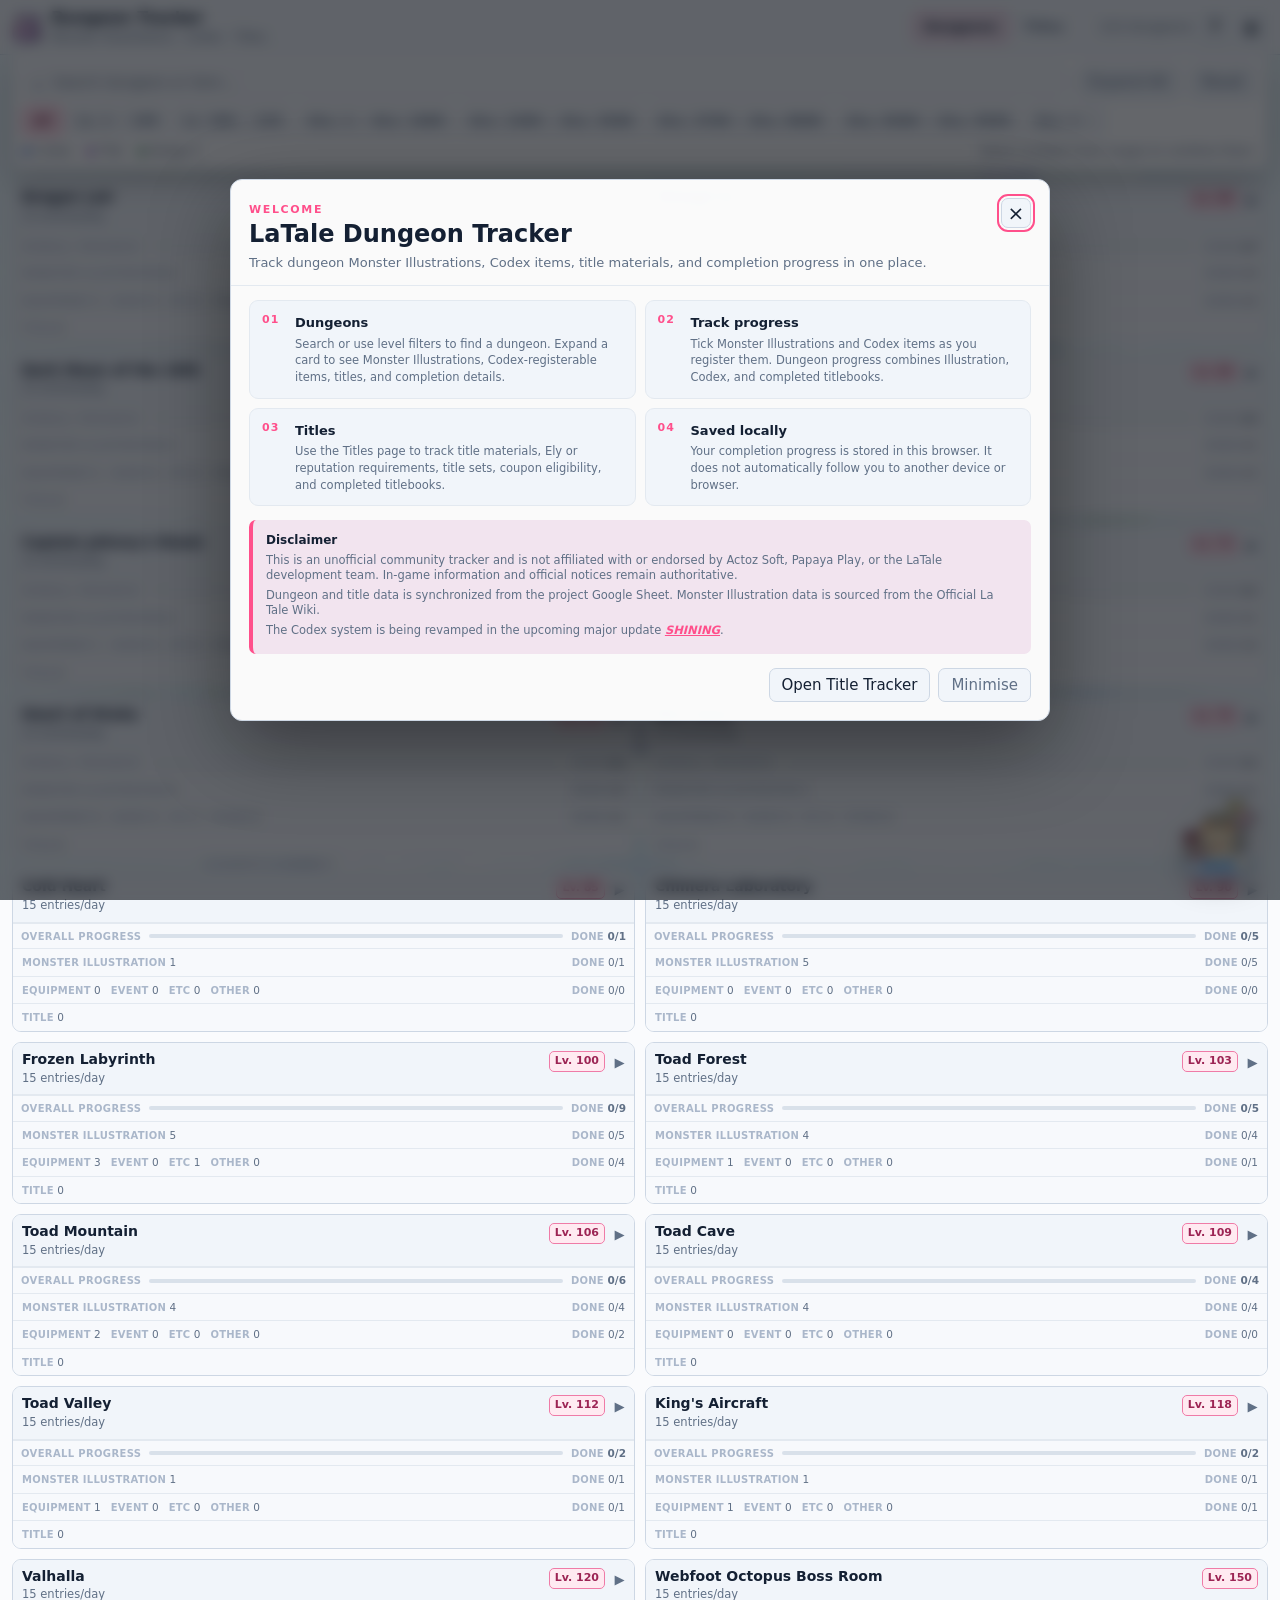
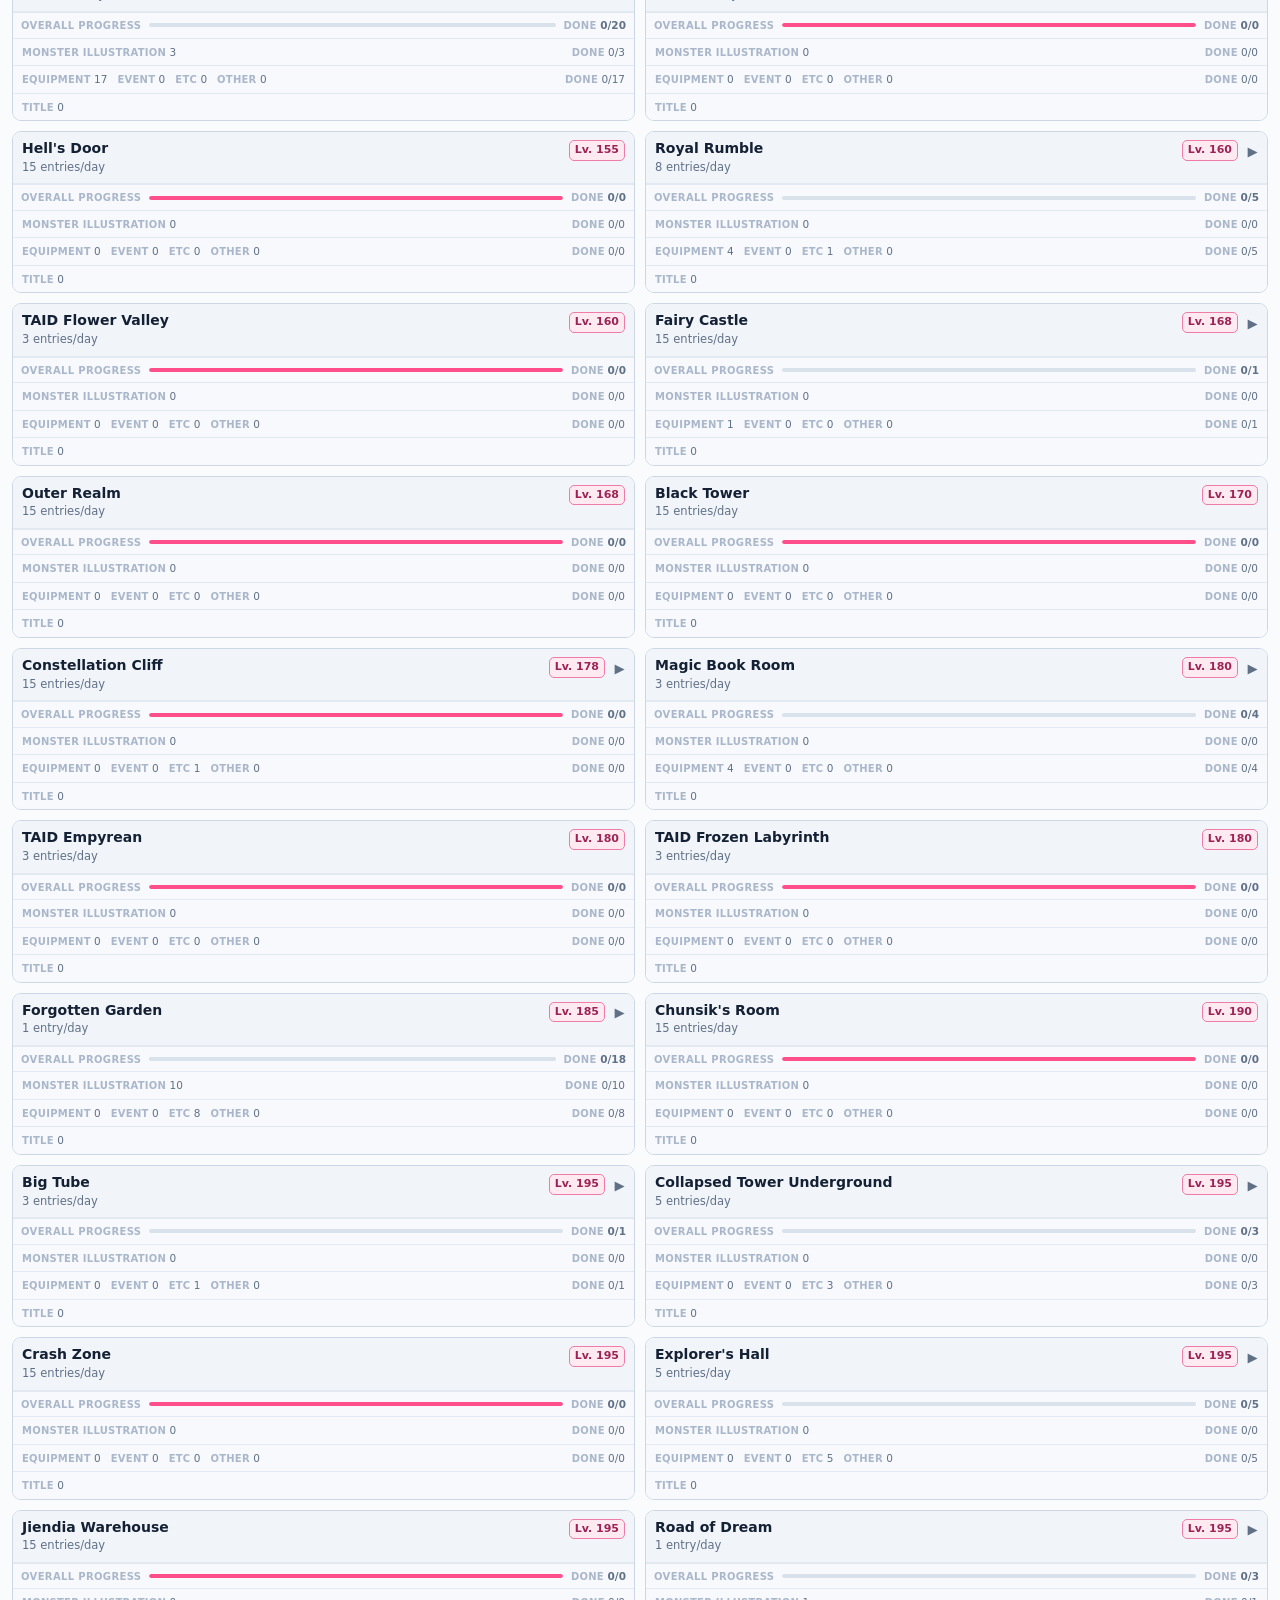
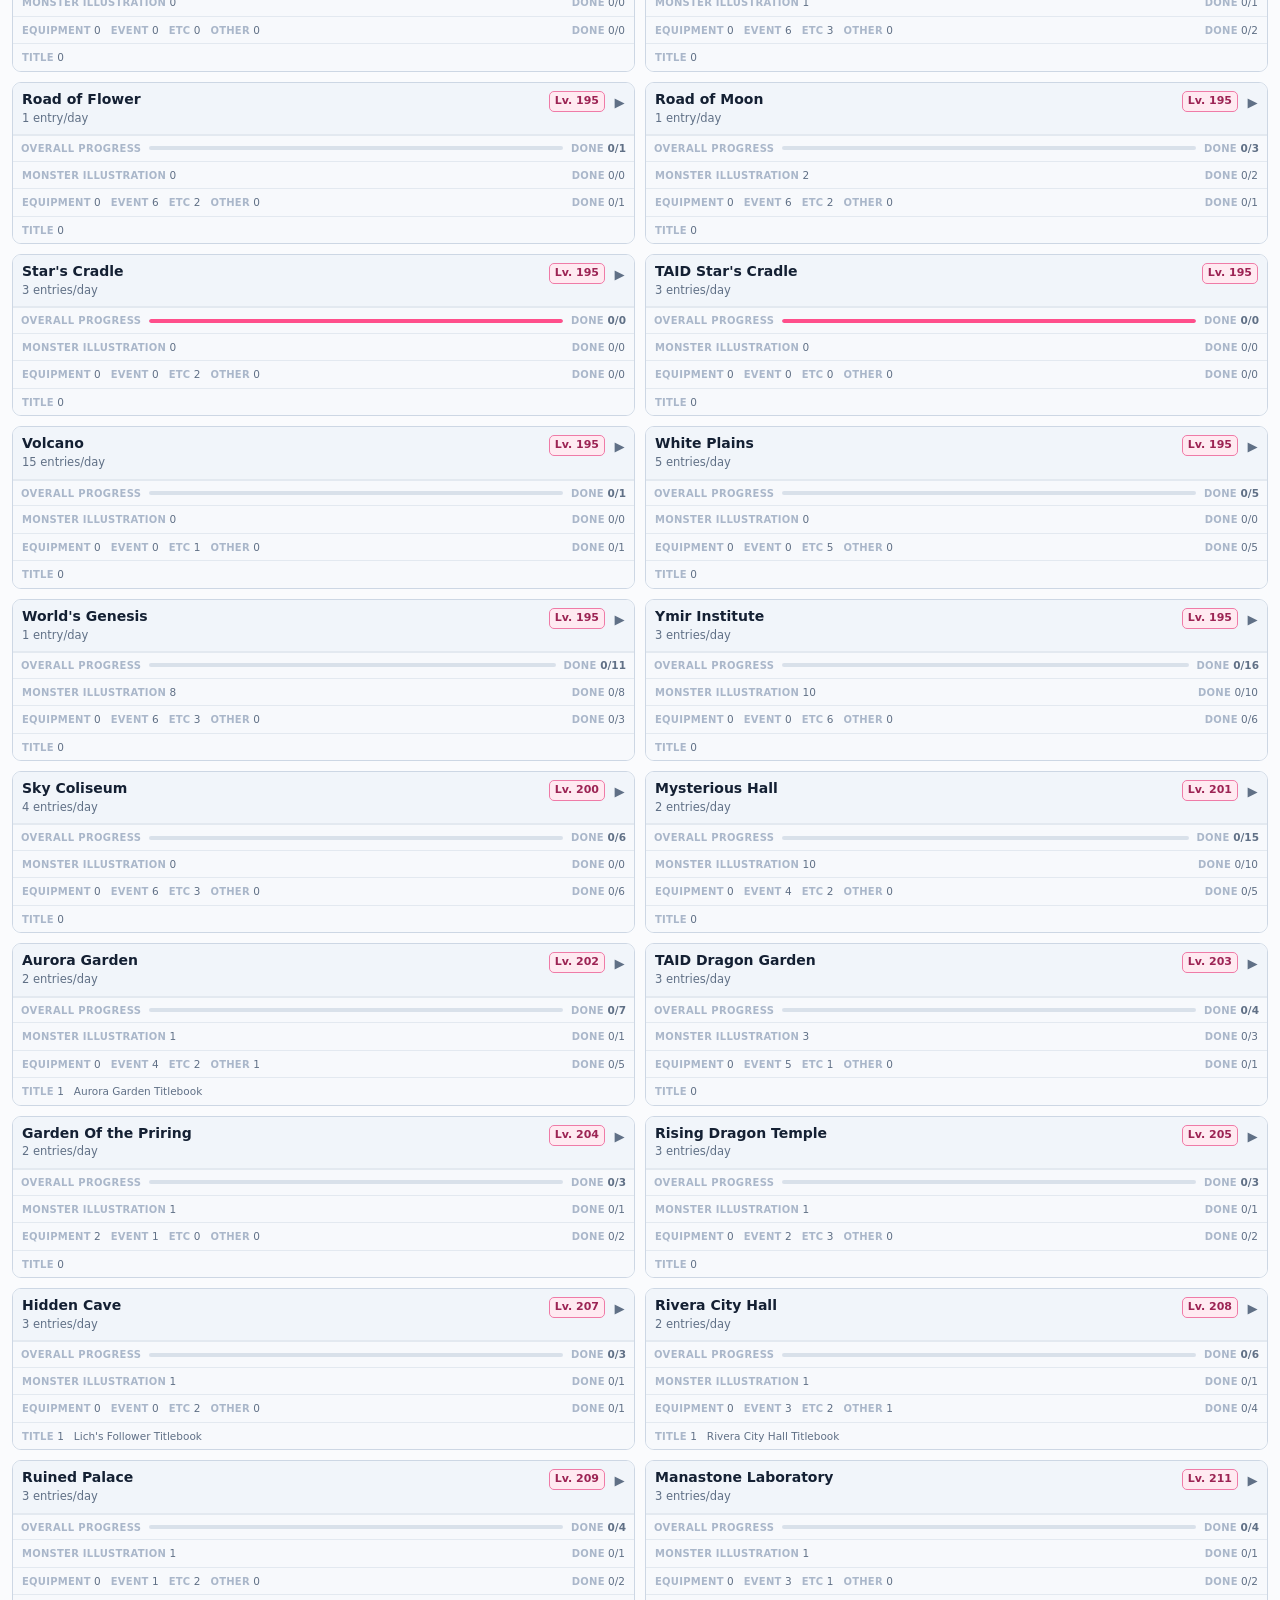
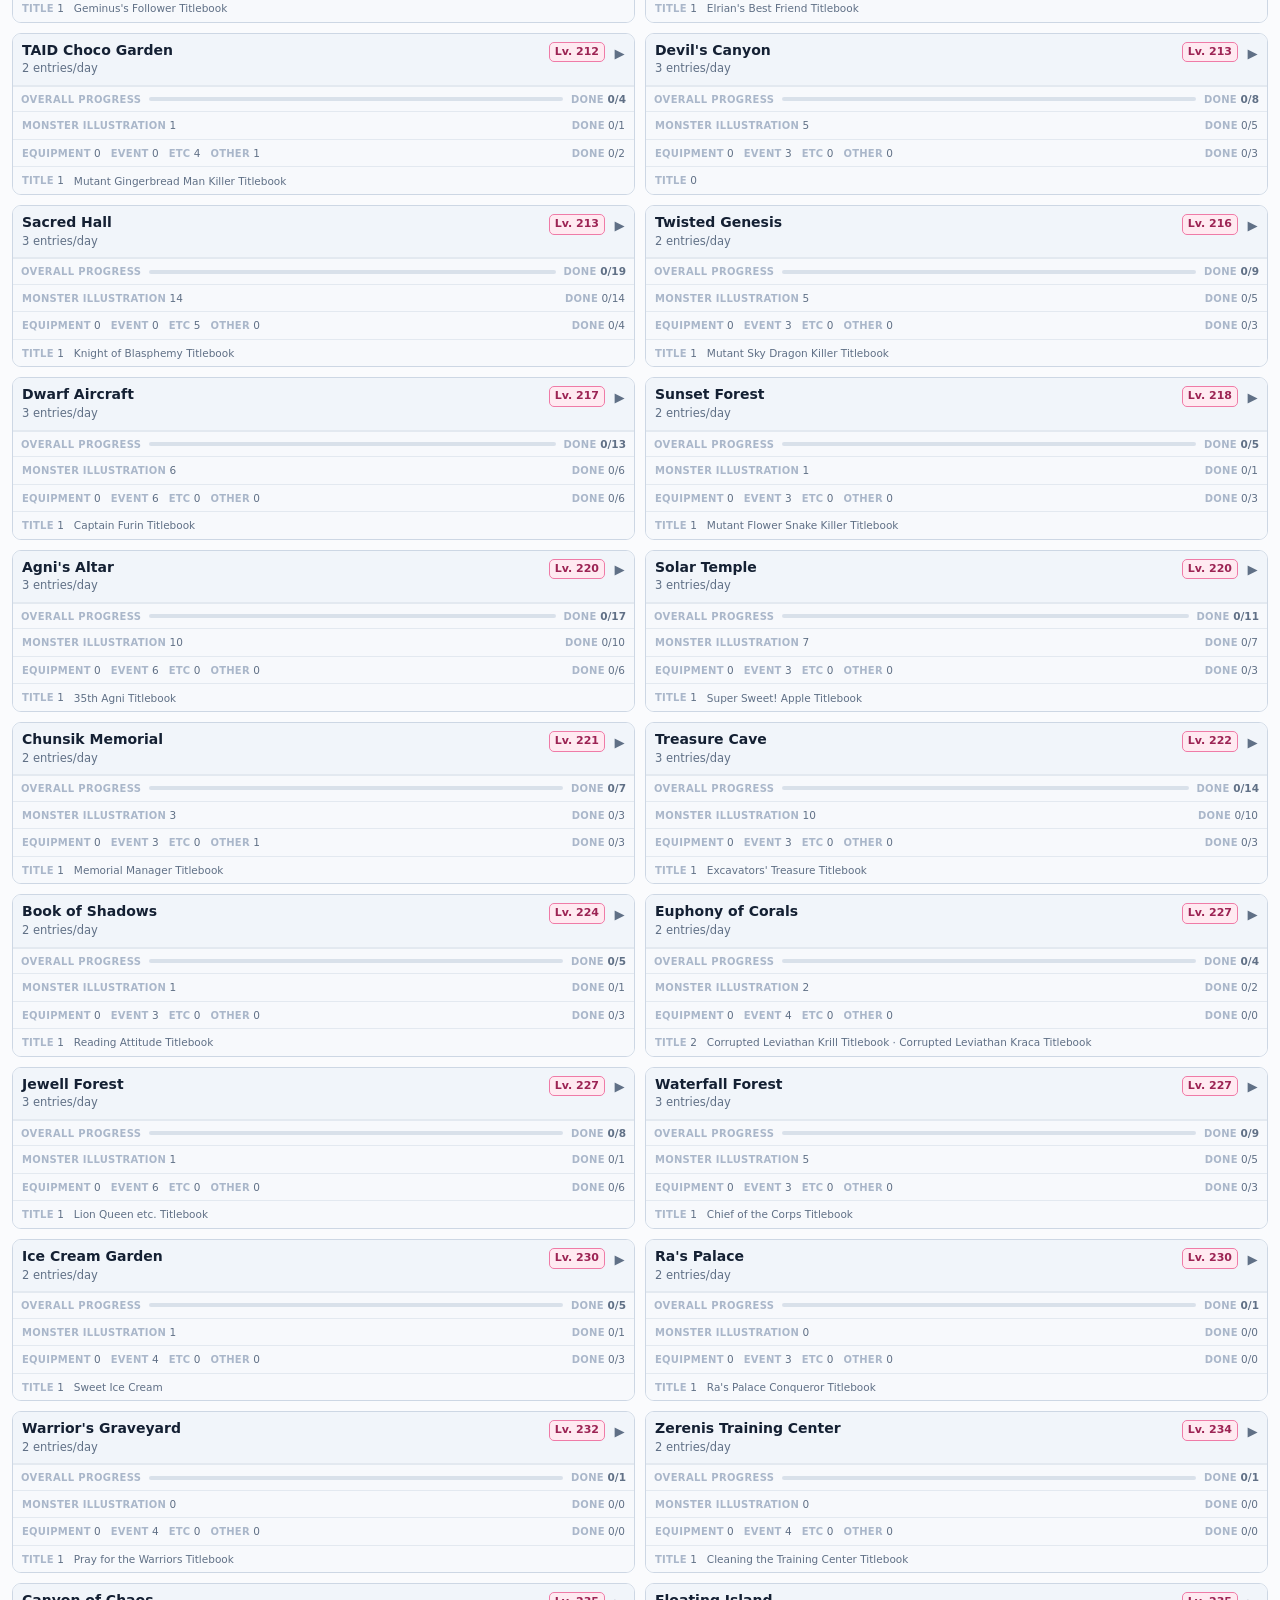
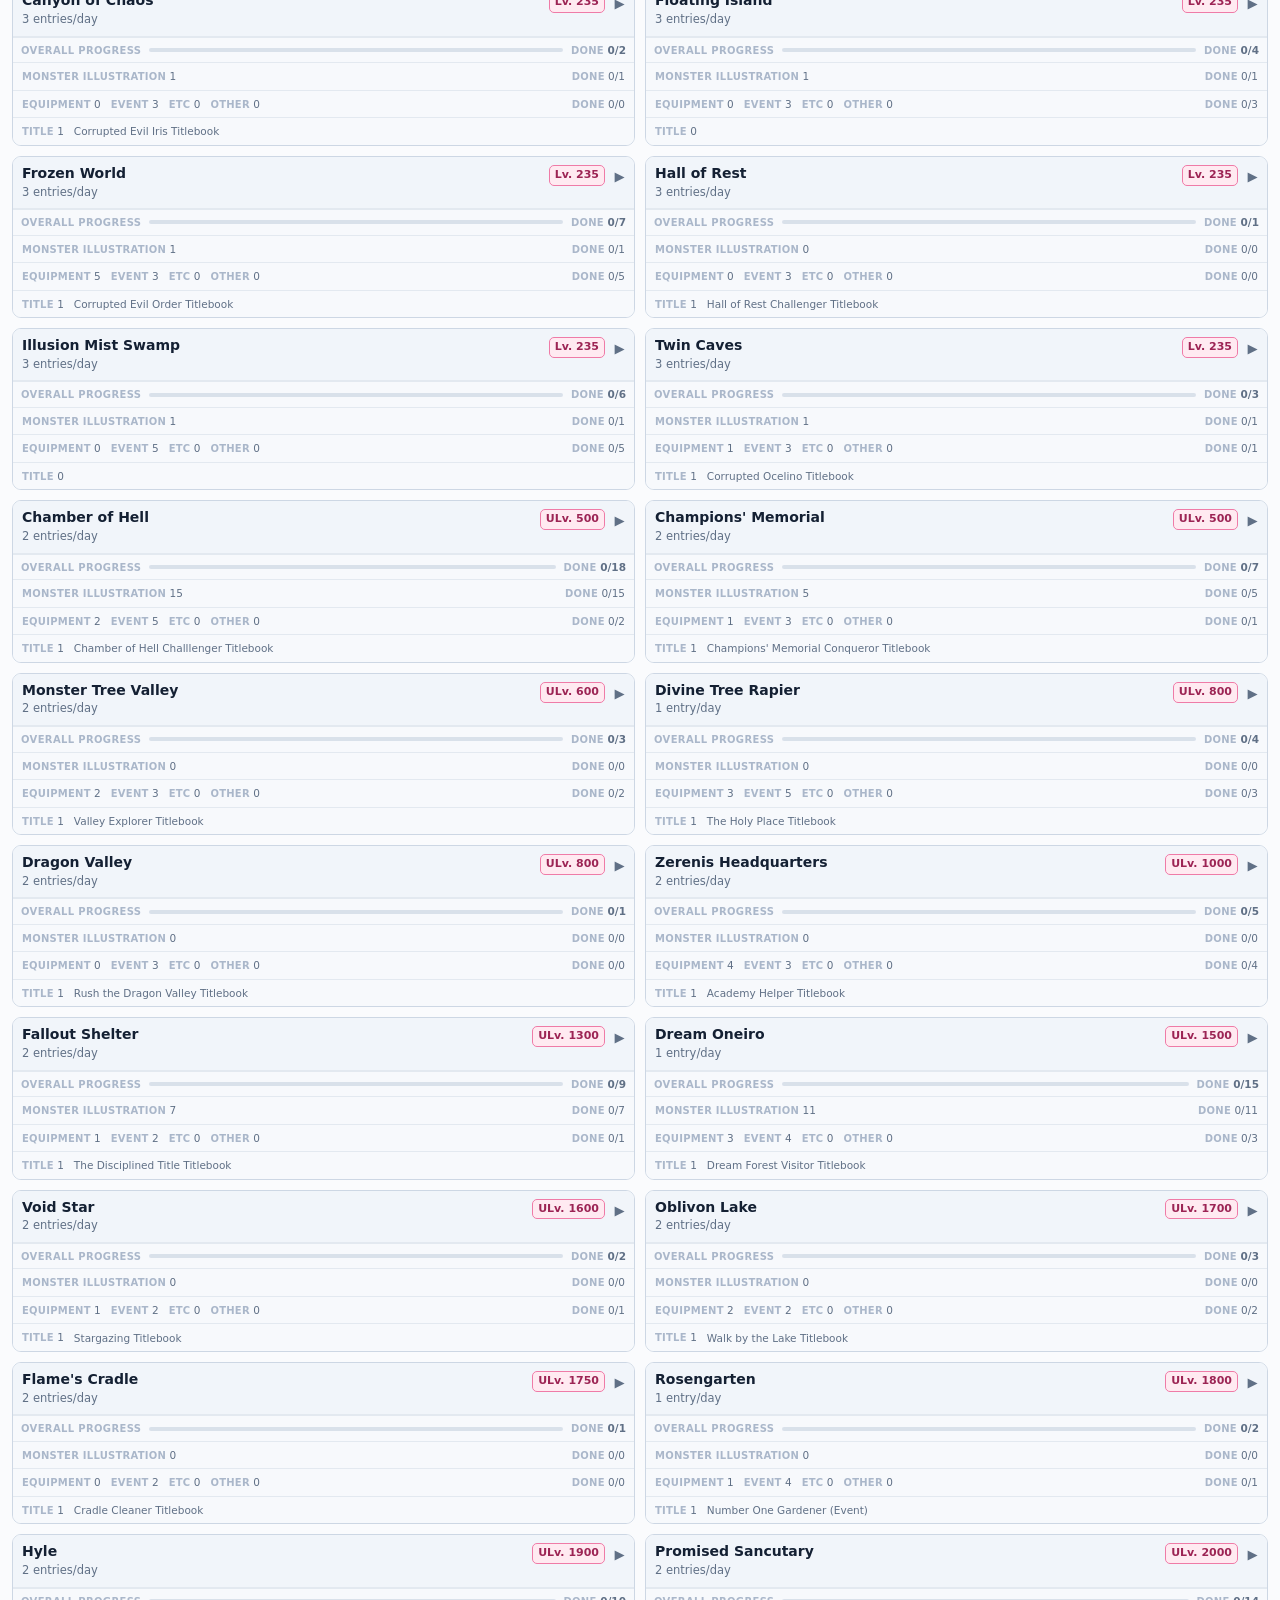
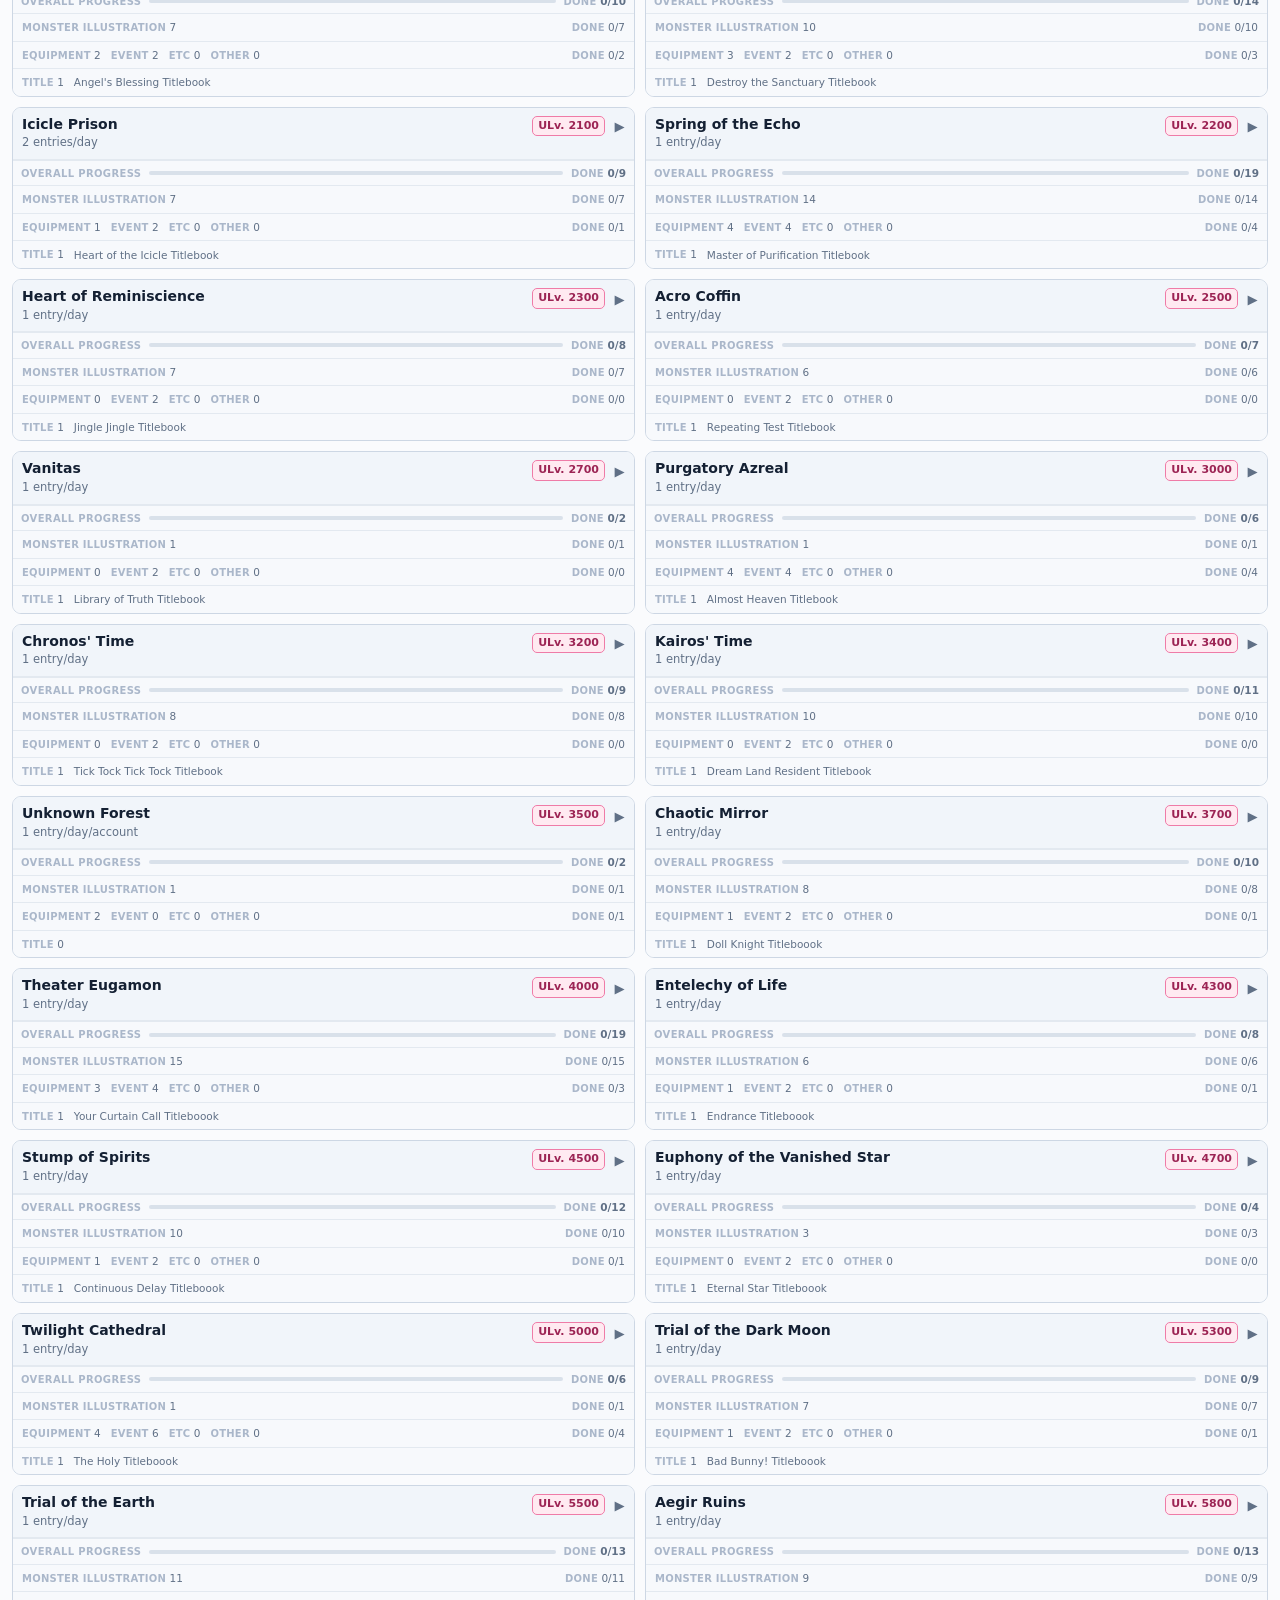
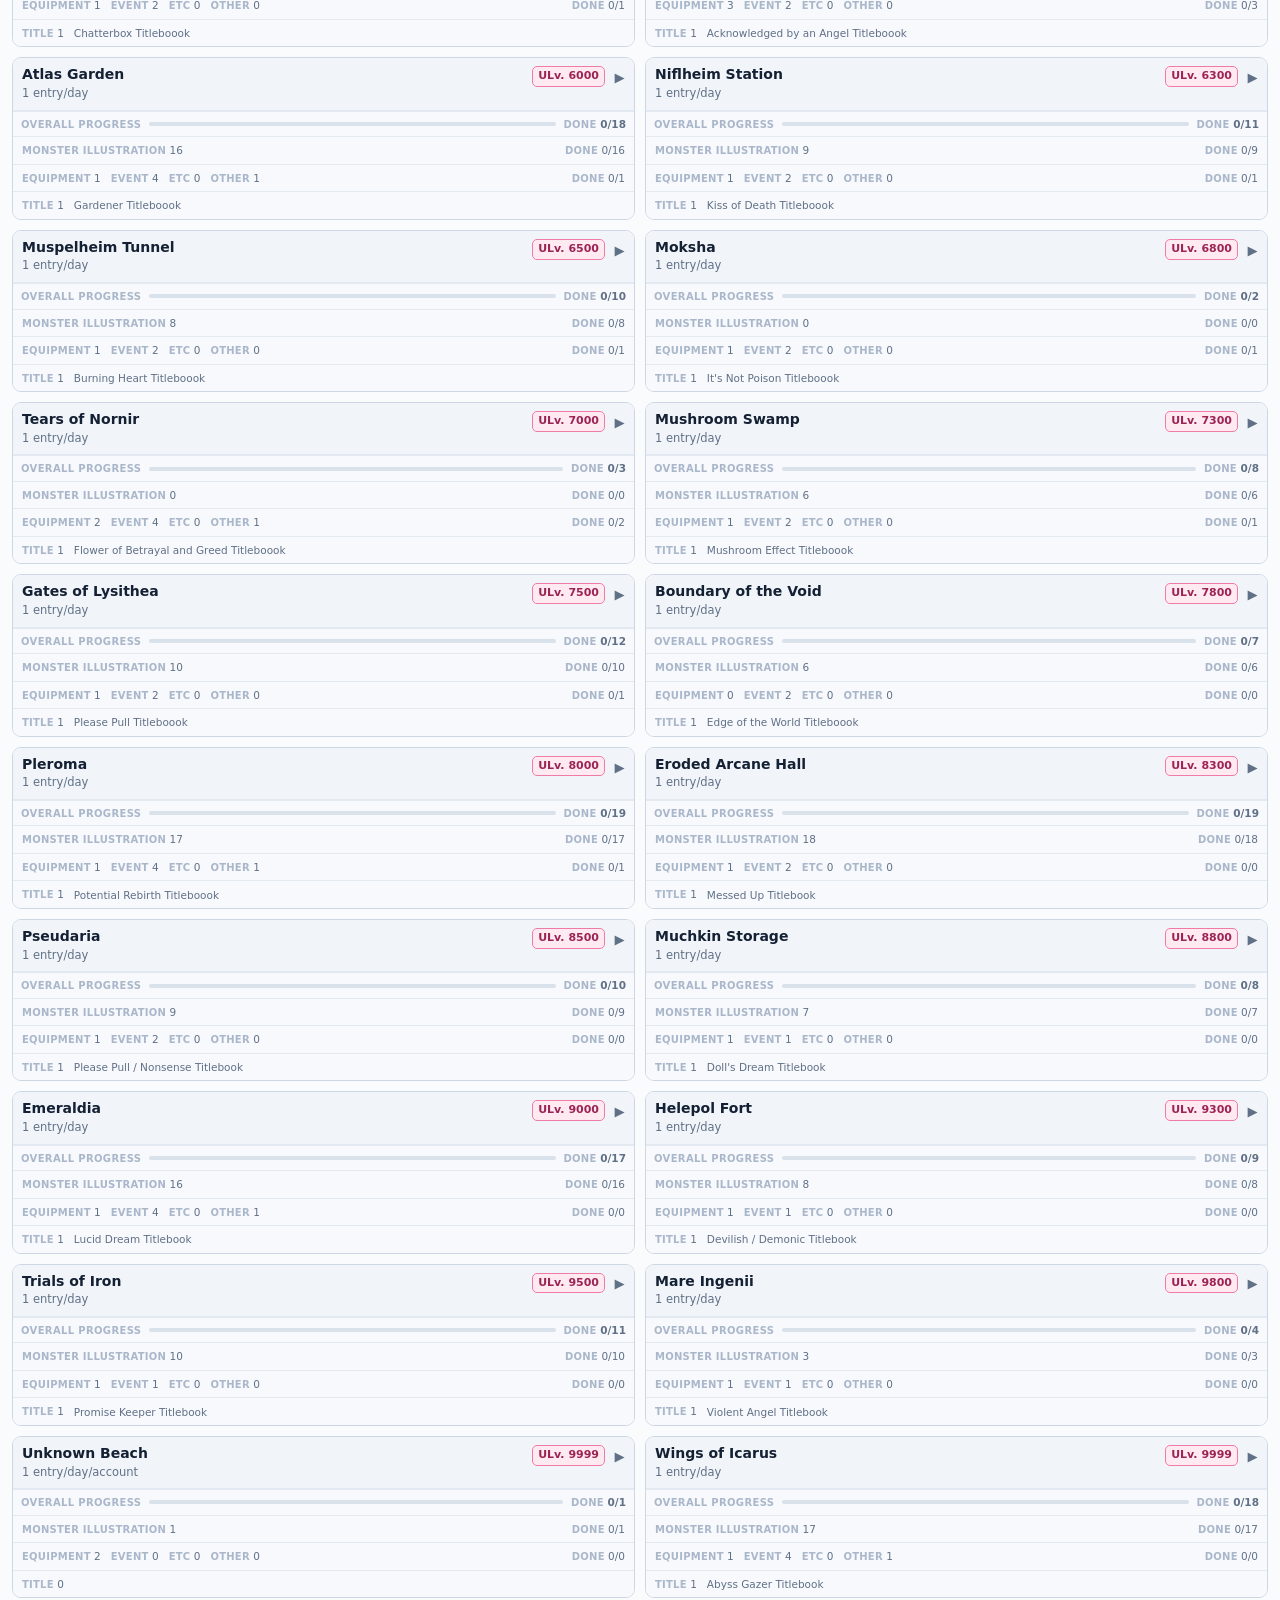
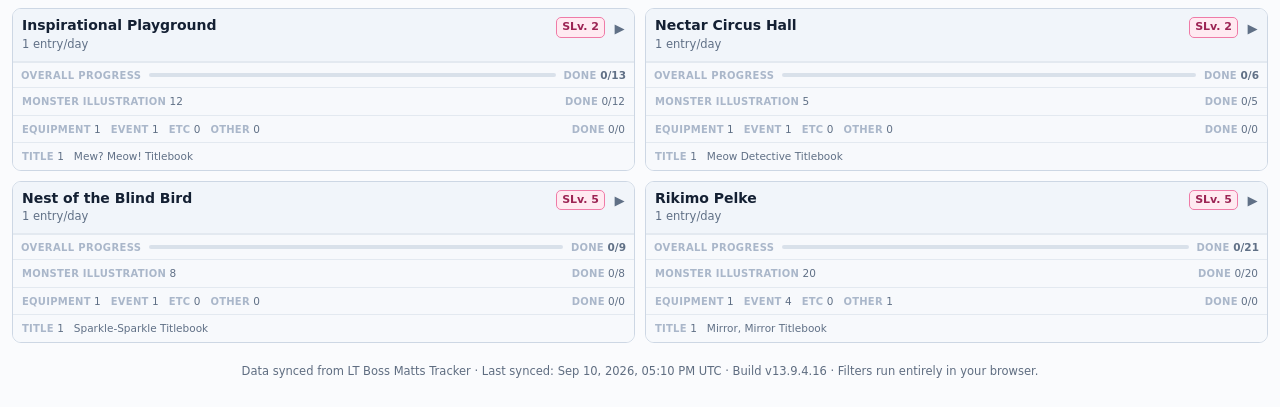
==== commit 67aaa504: "Add files via upload" ====
--- a/index.html
+++ b/index.html
@@ -3,62 +3,12 @@
 <head>
   <meta charset="utf-8">
   <meta name="viewport" content="width=device-width,initial-scale=1">
-  <meta name="color-scheme" content="dark light">
-  <link rel="icon" type="image/x-icon" href="favicon.ico?v=13.9.4.14">
-  <link rel="shortcut icon" type="image/x-icon" href="favicon.ico?v=13.9.4.14">
-  <title>LaTale Dungeon Tracker — Guide</title>
-  <link rel="stylesheet" href="assets/styles.css?v=13.9.4.14">
+  <meta http-equiv="refresh" content="0;url=dungeons.html">
+  <link rel="icon" type="image/x-icon" href="favicon.ico?v=13.9.4.16">
+  <title>LaTale Dungeon Tracker</title>
+  <script>location.replace("dungeons.html");</script>
 </head>
-<body class="tutorial-page">
-  <header class="topbar">
-    <div class="shell topbar-inner">
-      <a class="brand" href="index.html" aria-label="LaTale Dungeon Tracker guide">
-        <span class="brand-mark"><img src="assets/favicon-purple.png?v=13.9.4.14" alt="" aria-hidden="true"></span>
-        <span><strong>Dungeon Tracker</strong><small>Monster Illustrations · Codex · Titles</small></span>
-      </a>
-      <nav class="site-nav" aria-label="Site sections">
-        <a class="site-nav-link active" href="index.html">Guide</a>
-        <a class="site-nav-link" href="dungeons.html">Dungeons</a>
-        <a class="site-nav-link" href="titles.html">Titles</a>
-      </nav>
-      <div class="topbar-actions">
-        <button id="theme-toggle" class="icon-button" type="button" aria-label="Theme: System. Click to switch theme." title="Theme: System">◐</button>
-      </div>
-    </div>
-  </header>
-
-  <main class="shell tutorial-shell">
-    <section class="tutorial-hero">
-      <div class="tutorial-kicker">WELCOME</div>
-      <h1>LaTale Dungeon Tracker</h1>
-      <p>Track dungeon Codex items, Monster Illustrations, title materials, and completion progress in one place.</p>
-      <div class="tutorial-actions">
-        <a class="tutorial-primary" href="dungeons.html">Enter Dungeon Tracker</a>
-        <a class="tutorial-secondary" href="titles.html">Open Title Tracker</a>
-      </div>
-    </section>
-
-    <section class="tutorial-grid" aria-label="How to use the tracker">
-      <article class="tutorial-card"><span class="tutorial-step">01</span><h2>Dungeons</h2><p>Search or use level filters to find a dungeon. Expand a card to see Monster Illustrations, Codex-registerable items, titles, and completion details.</p></article>
-      <article class="tutorial-card"><span class="tutorial-step">02</span><h2>Track progress</h2><p>Tick Monster Illustrations and Codex items as you register them. Dungeon progress combines Illustration, Codex, and completed titlebooks.</p></article>
-      <article class="tutorial-card"><span class="tutorial-step">03</span><h2>Titles</h2><p>Use the Titles page to track title materials, Ely or reputation requirements, title sets, coupon eligibility, and completed titlebooks.</p></article>
-      <article class="tutorial-card"><span class="tutorial-step">04</span><h2>Saved in this browser</h2><p>Your completion progress is stored locally in your browser. It does not automatically follow you to another device or browser.</p></article>
-    </section>
-
-    <section class="tutorial-disclaimer" aria-labelledby="disclaimer-title">
-      <div class="tutorial-disclaimer-icon" aria-hidden="true">!</div>
-      <div>
-        <h2 id="disclaimer-title">Disclaimer</h2>
-        <p>This is an unofficial community tracker and is not affiliated with or endorsed by Actoz Soft, Papaya Play, or the LaTale development team. In-game information and official notices remain authoritative.</p>
-        <p>Dungeon and title data is synchronized from the project Google Sheet. Monster Illustration data is sourced from the Official La Tale Wiki. A sync may briefly lag behind a game, sheet, or wiki update.</p>
-        <p>The Codex system is being revamped in the upcoming major update <a href="https://www.latale.com/news/notice/view/3705?category=3&amp;page=1" target="_blank" rel="noopener noreferrer"><strong><em>SHINING</em></strong></a>, so current Codex information may change.</p>
-      </div>
-    </section>
-
-    <section class="tutorial-tip"><strong>Tip:</strong> Click the site logo or <strong>Guide</strong> in the navigation whenever you want to return here.</section>
-  </main>
-
-  <footer class="shell footer">Build v13.9.4.14 · Fan-made LaTale tracking tool.</footer>
-  <script src="assets/tutorial.js?v=13.9.4.14"></script>
+<body>
+  <p>Opening <a href="dungeons.html">LaTale Dungeon Tracker</a>…</p>
 </body>
-</html>+</html>
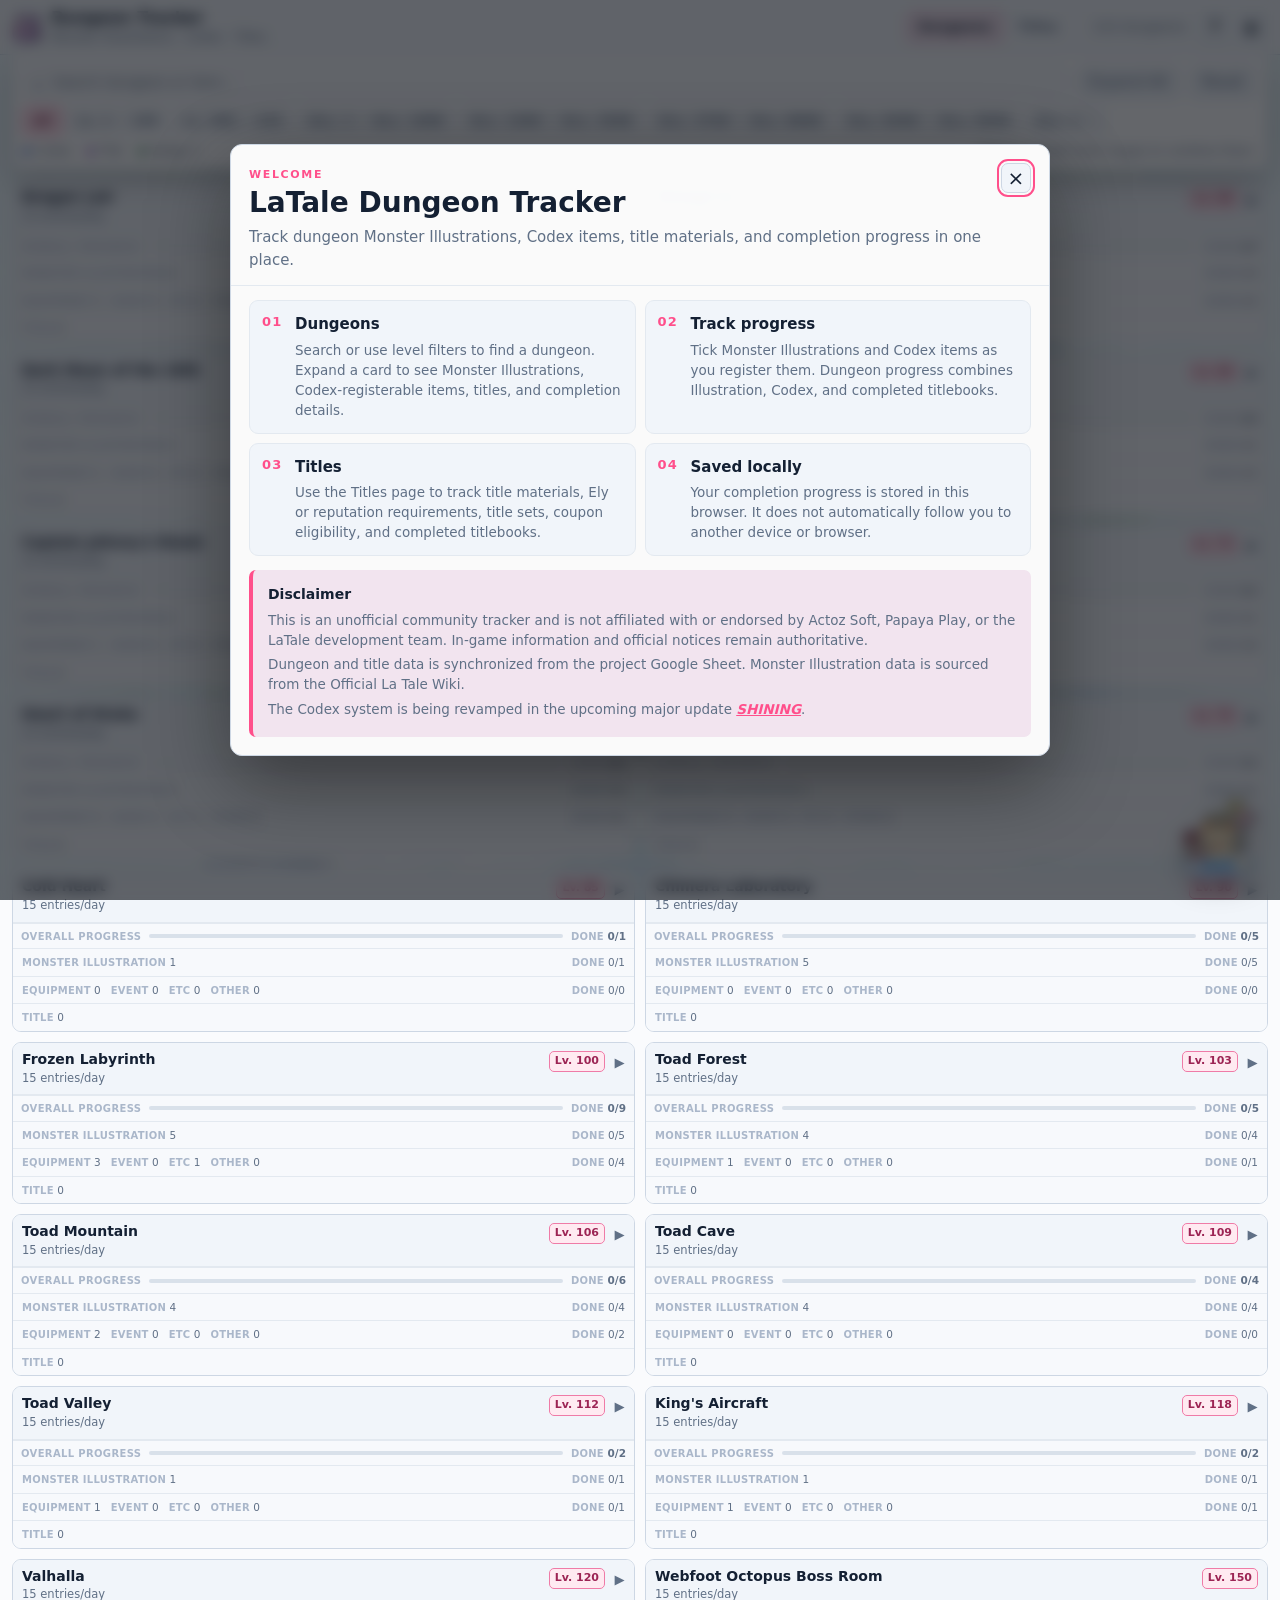
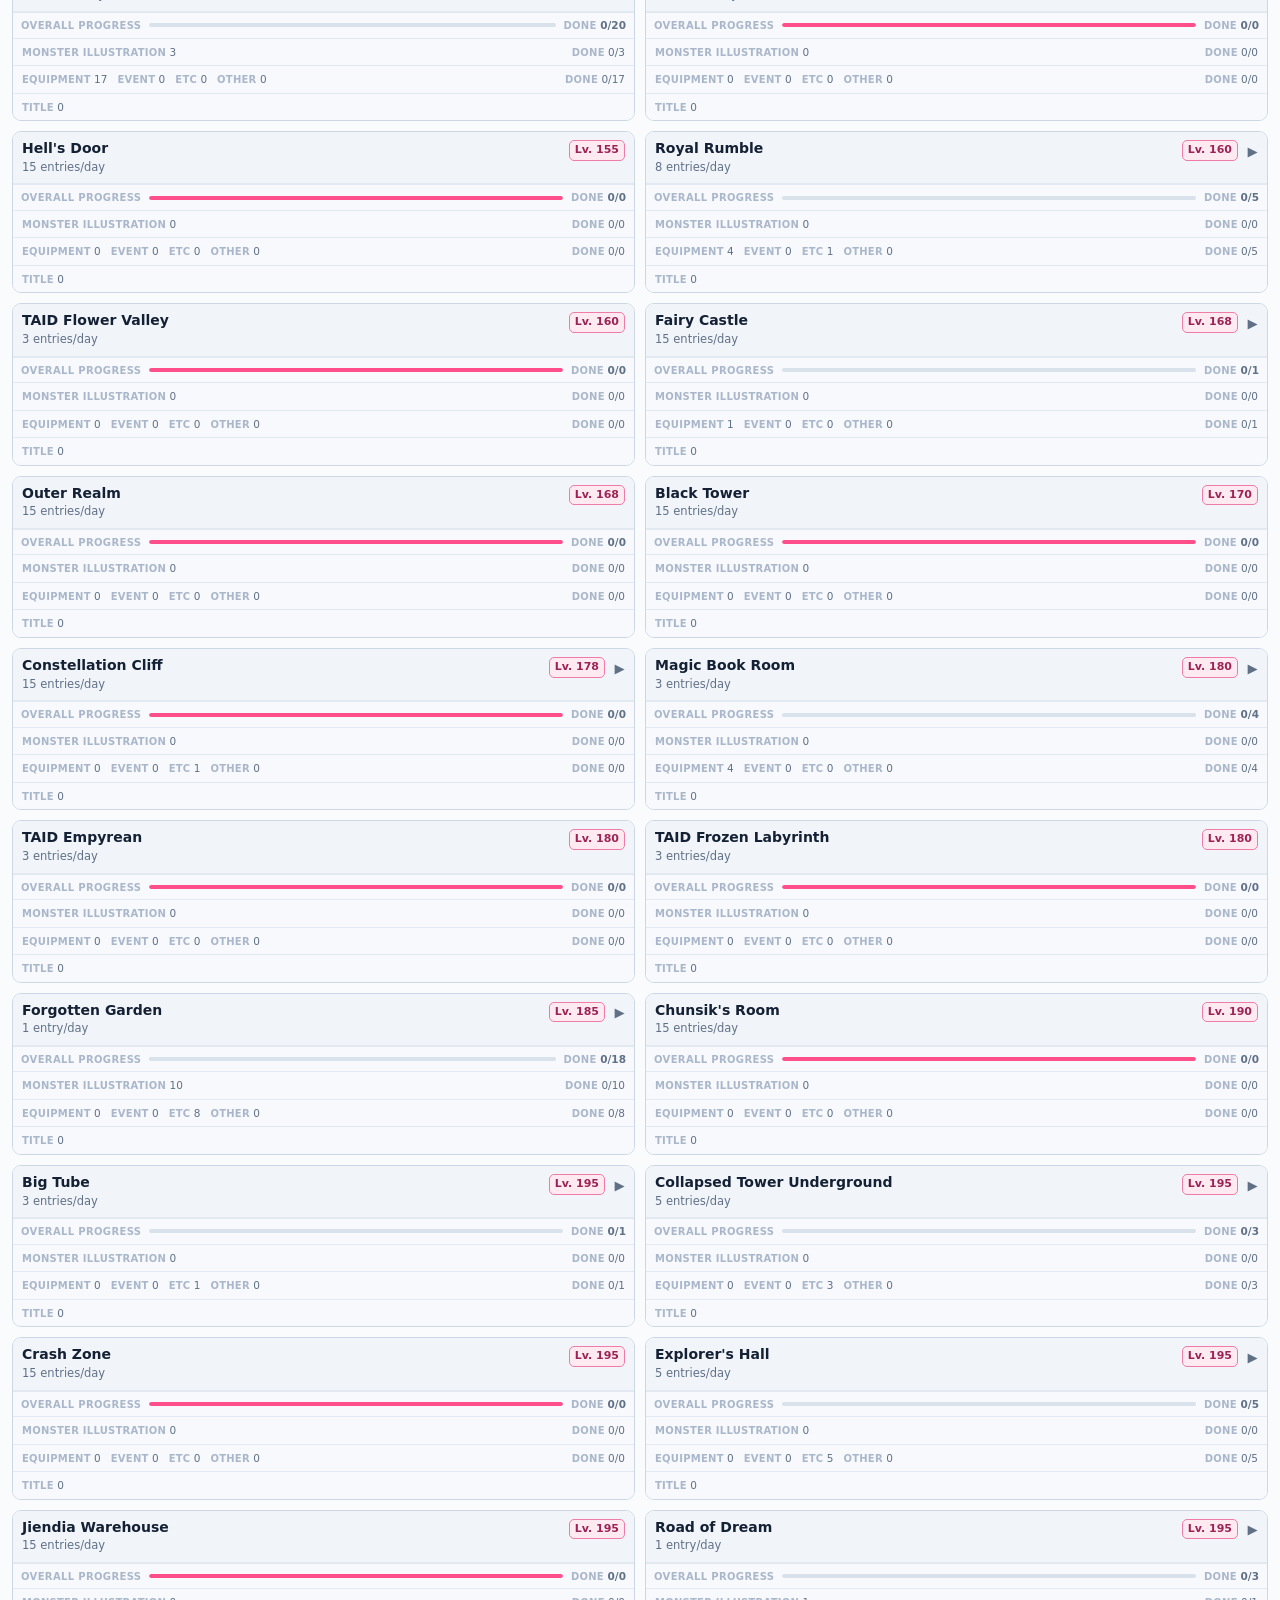
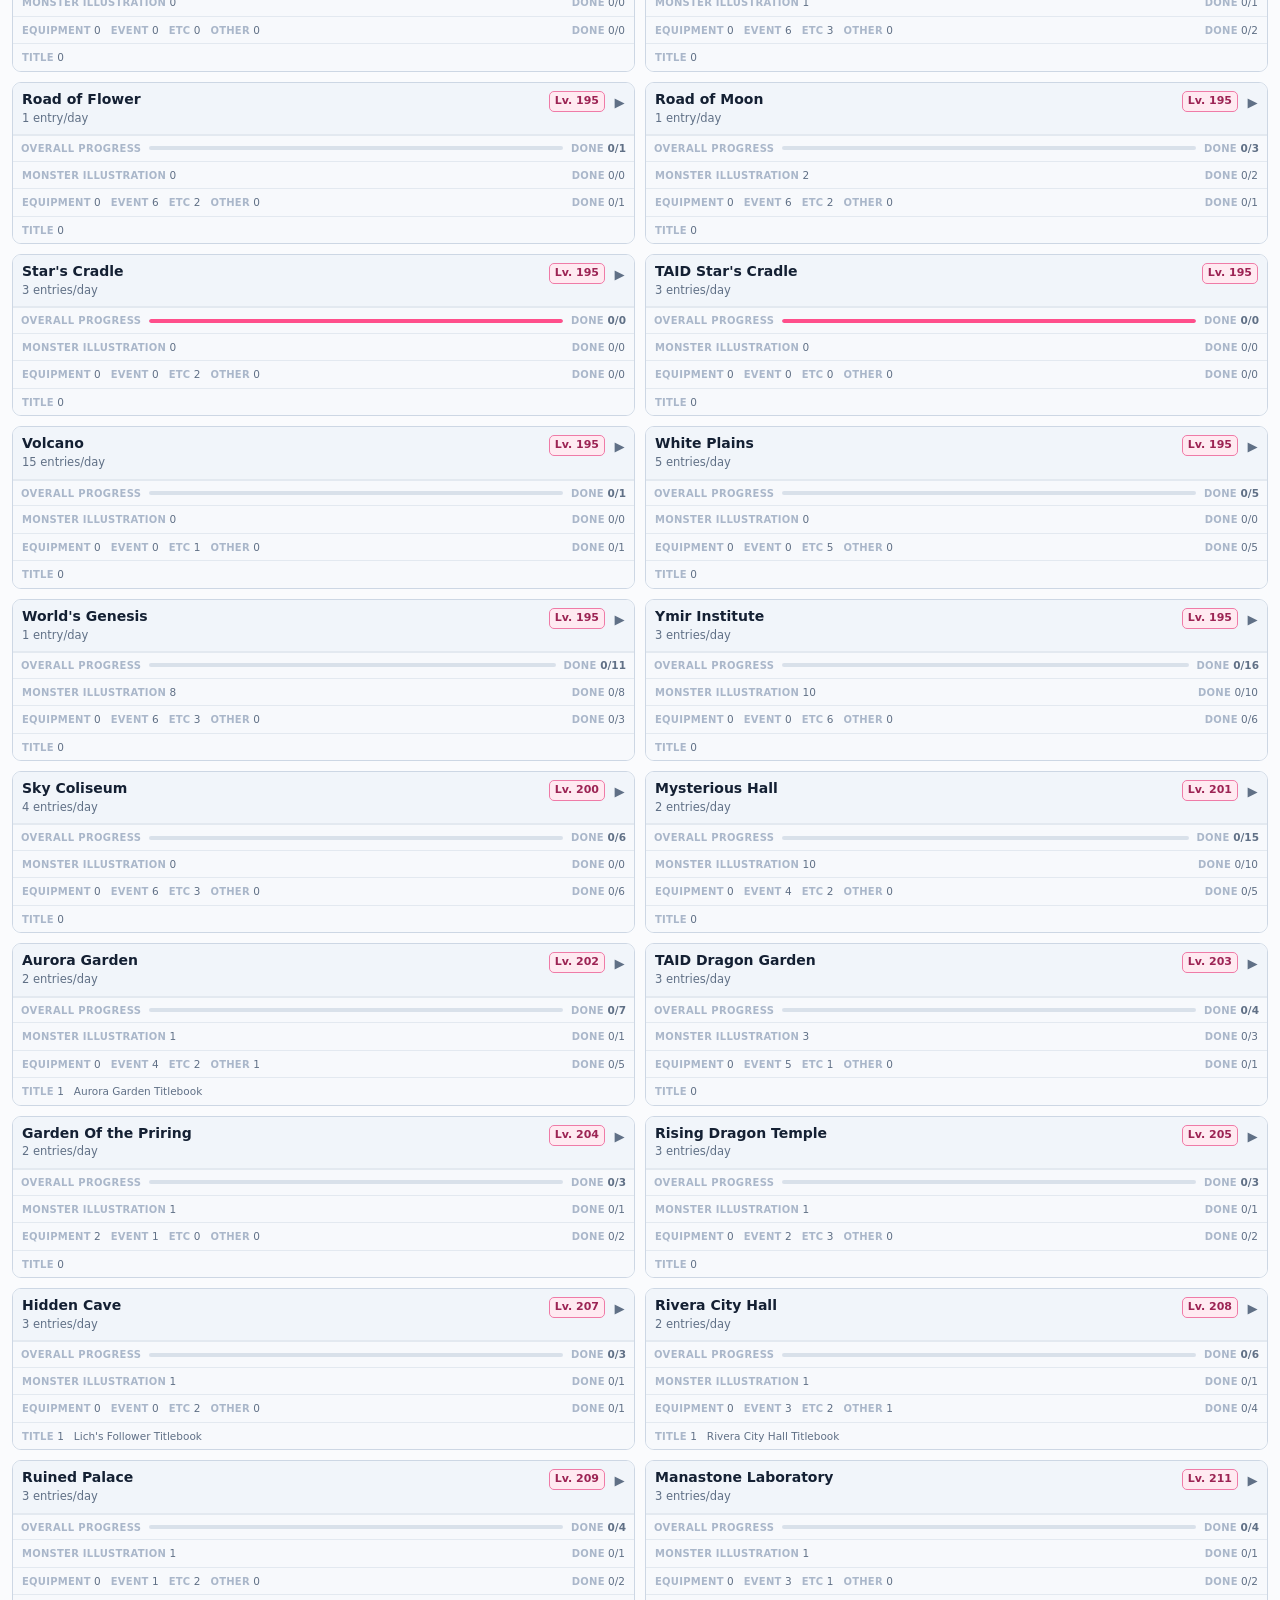
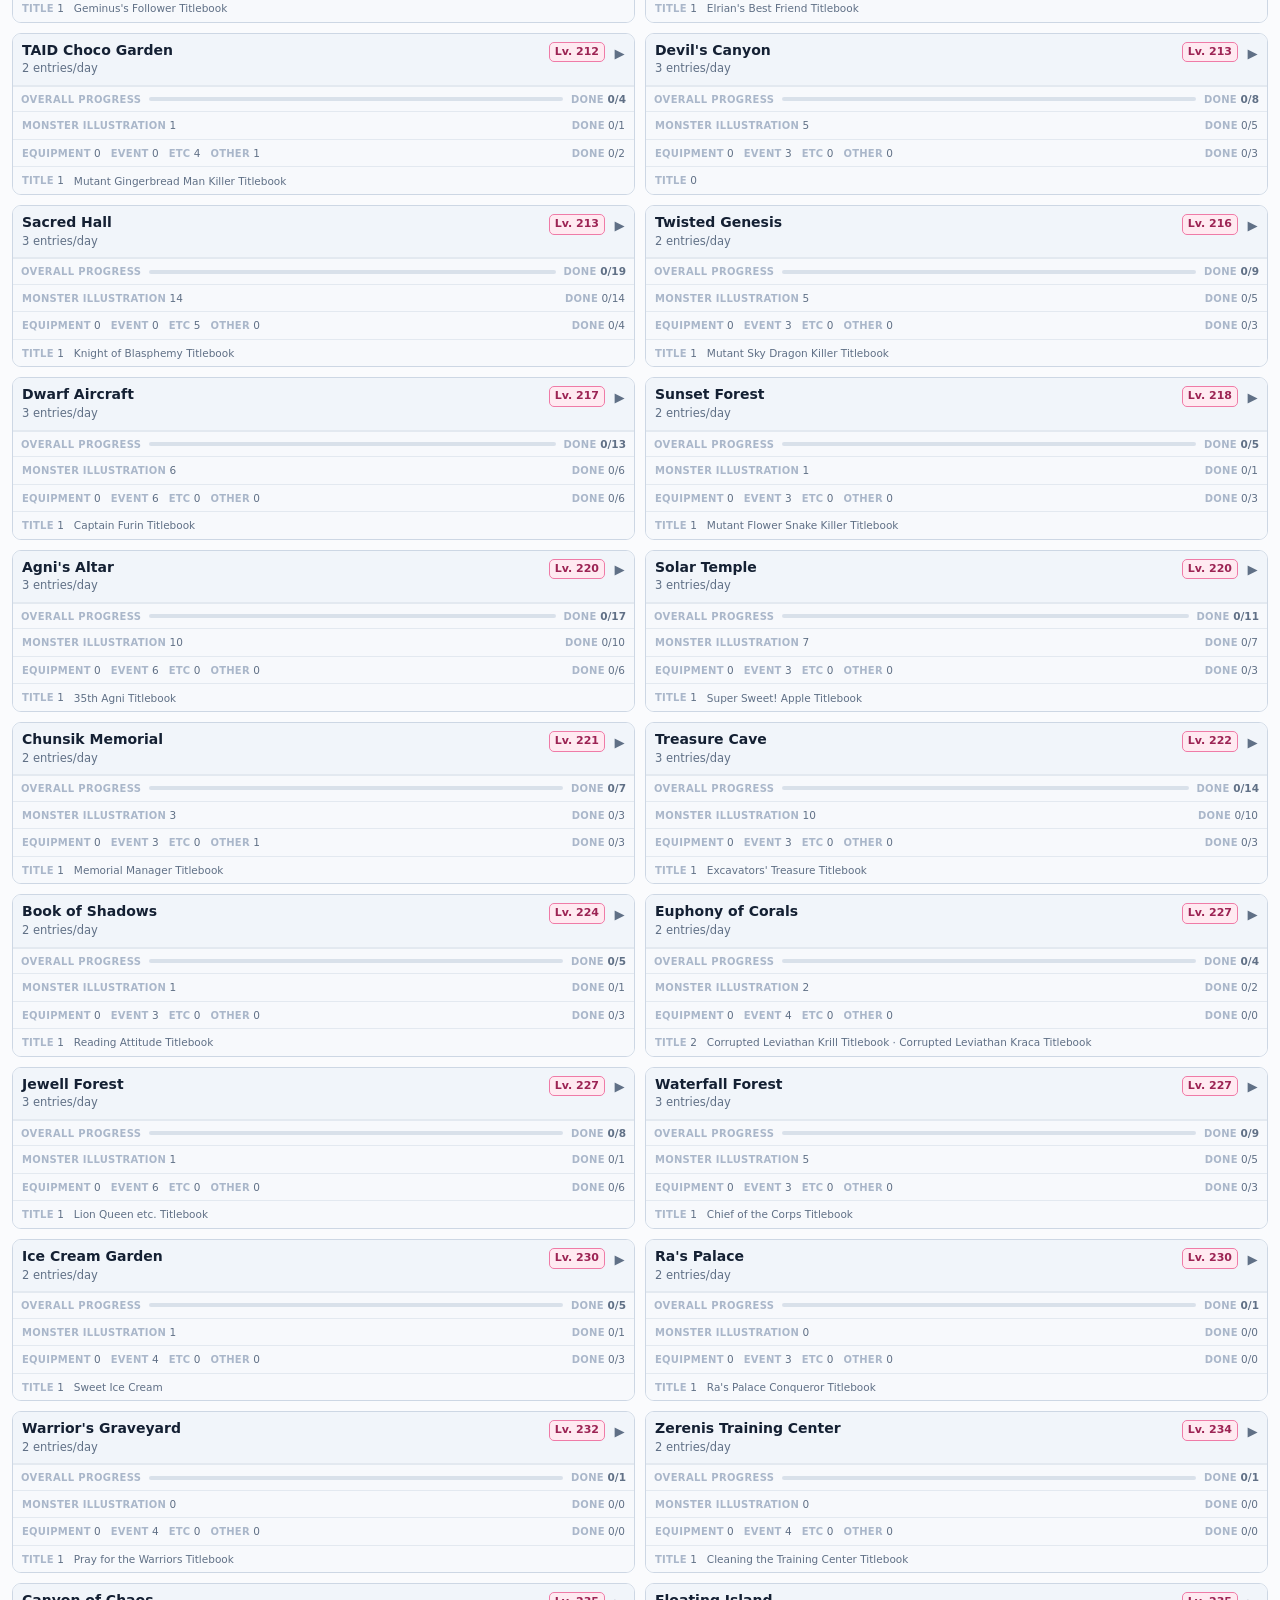
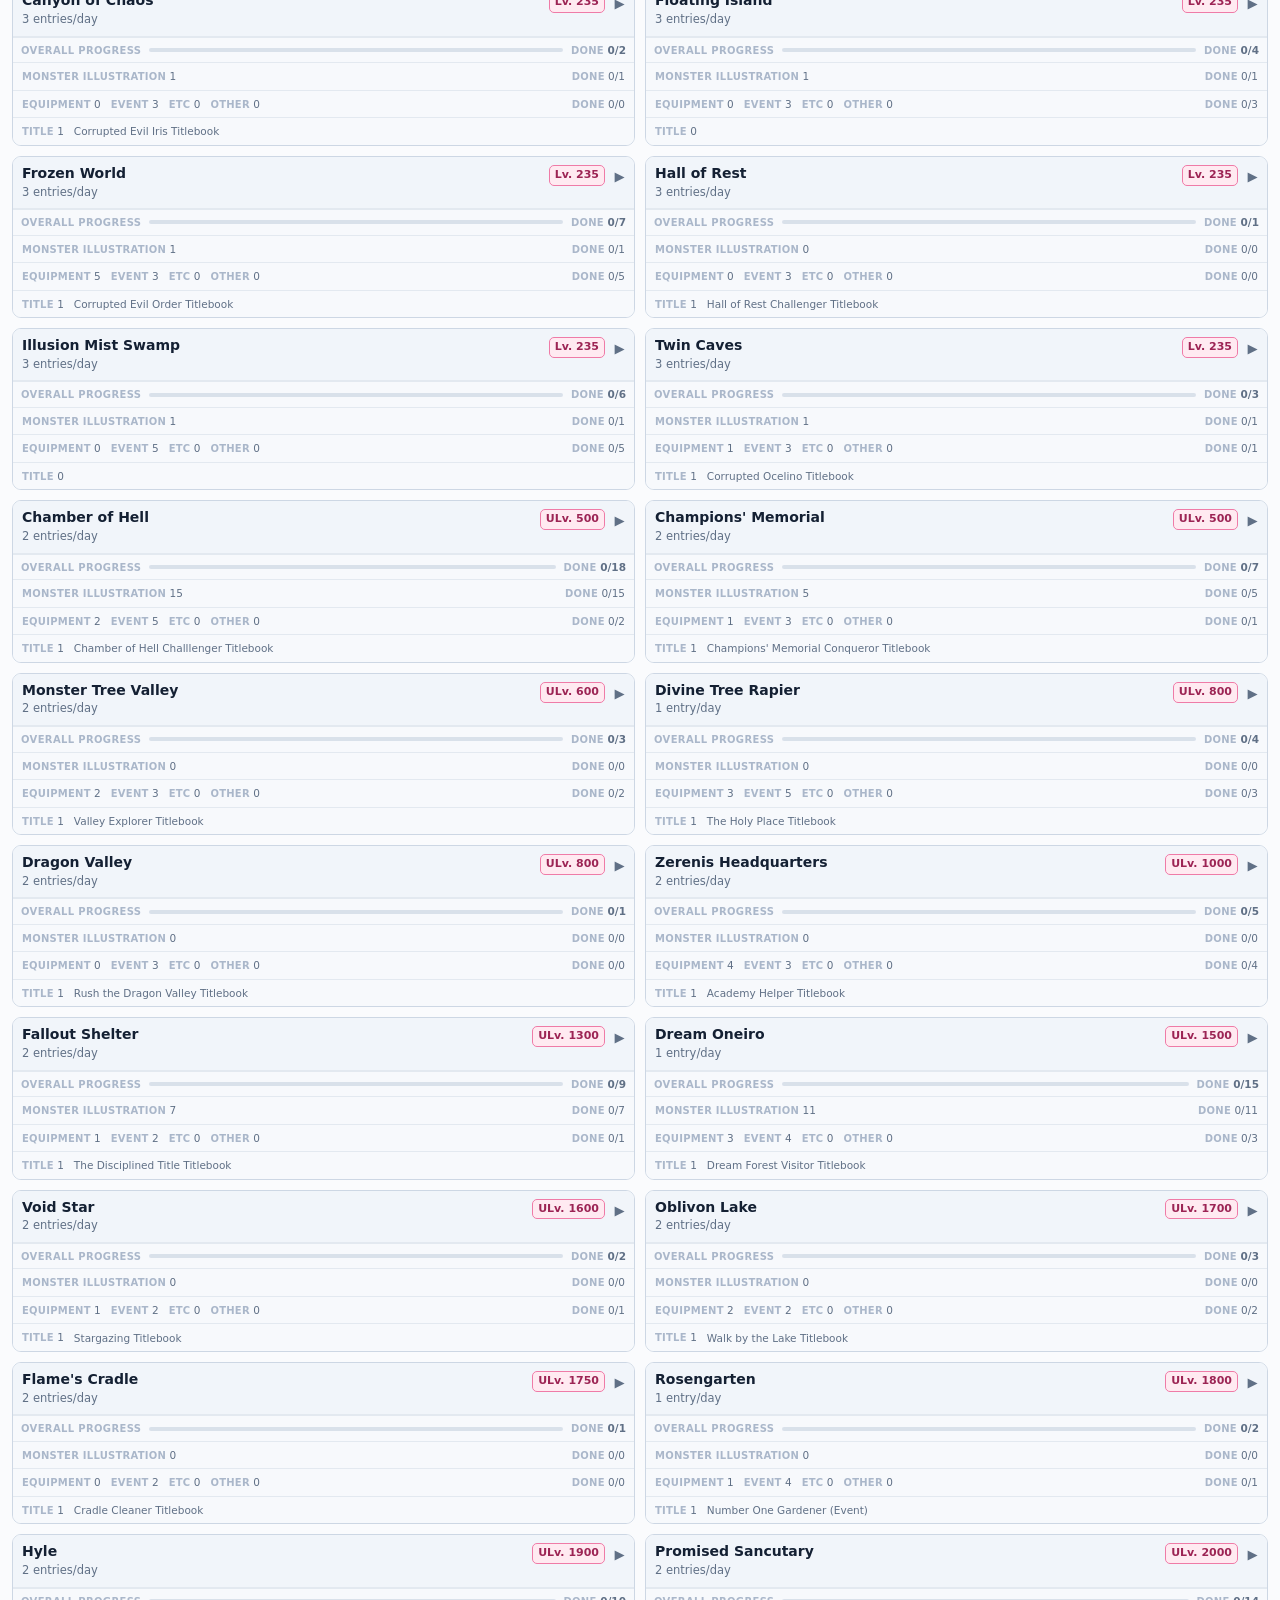
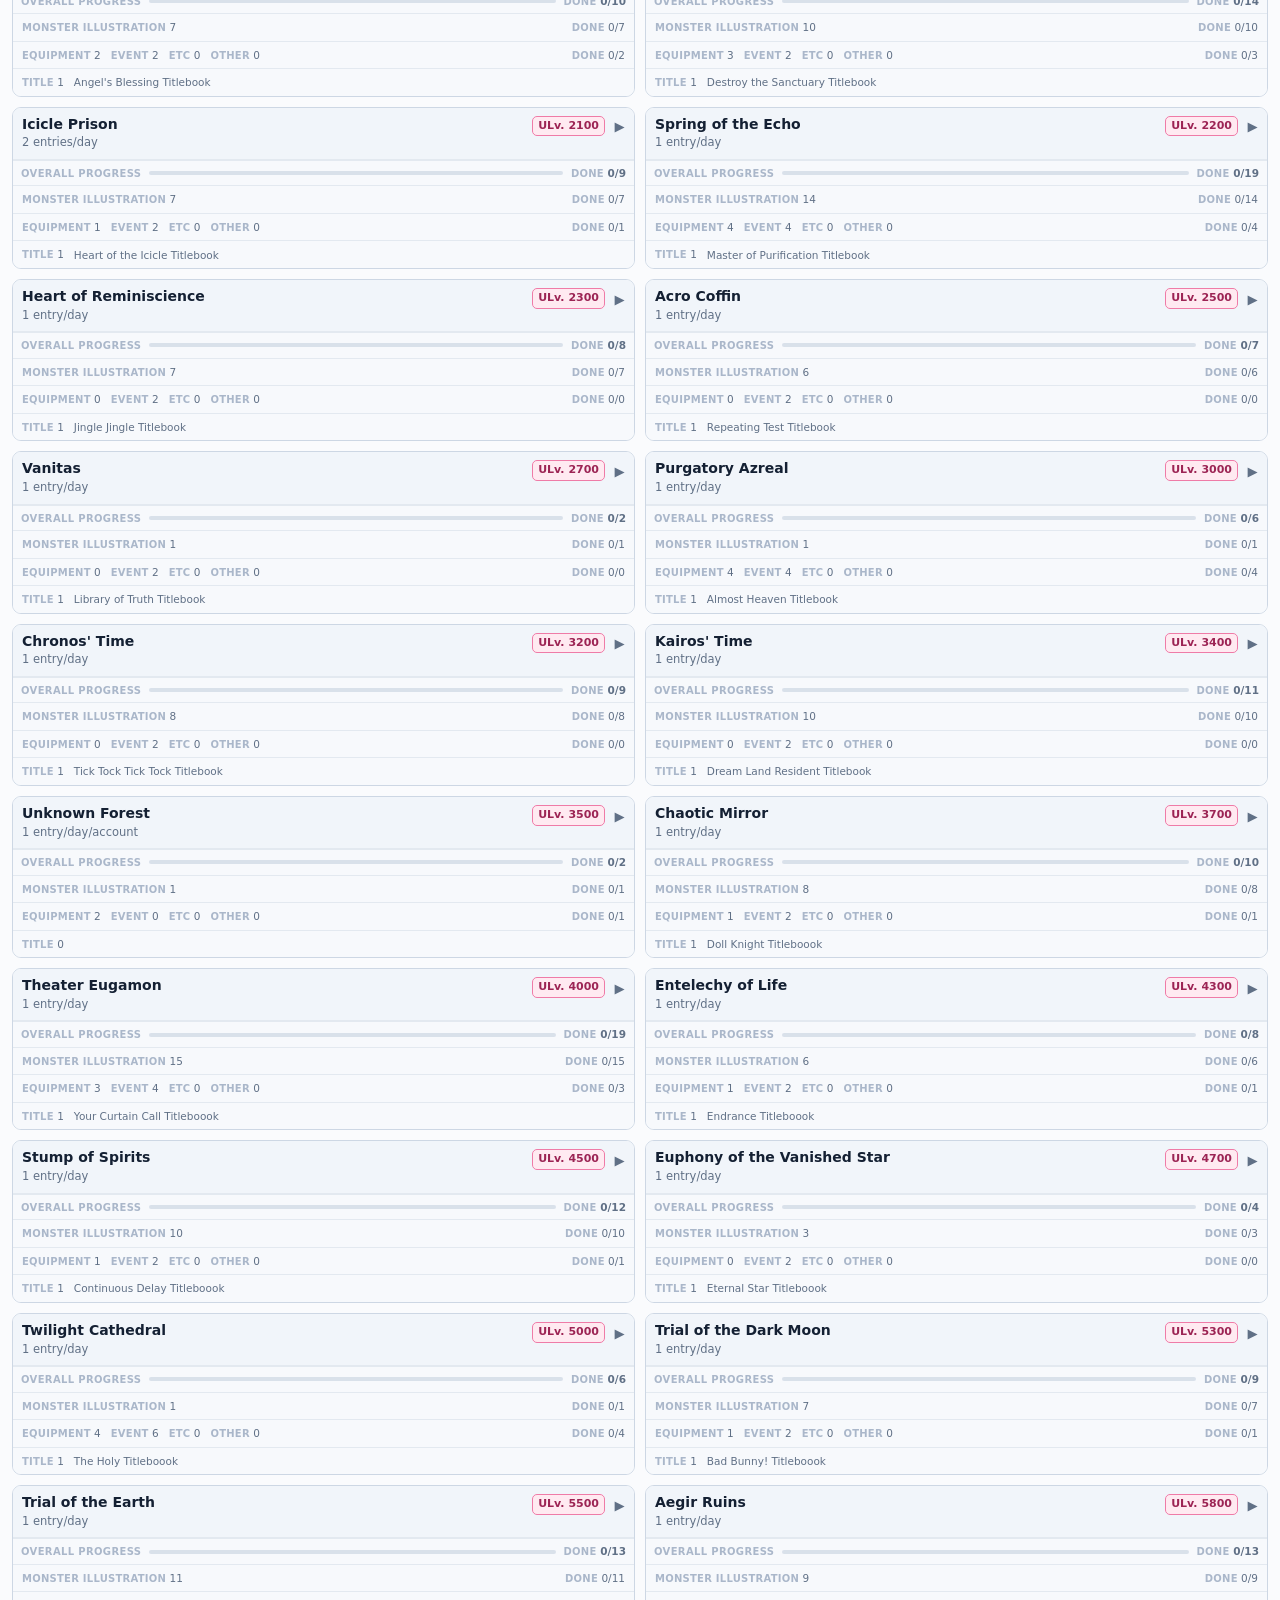
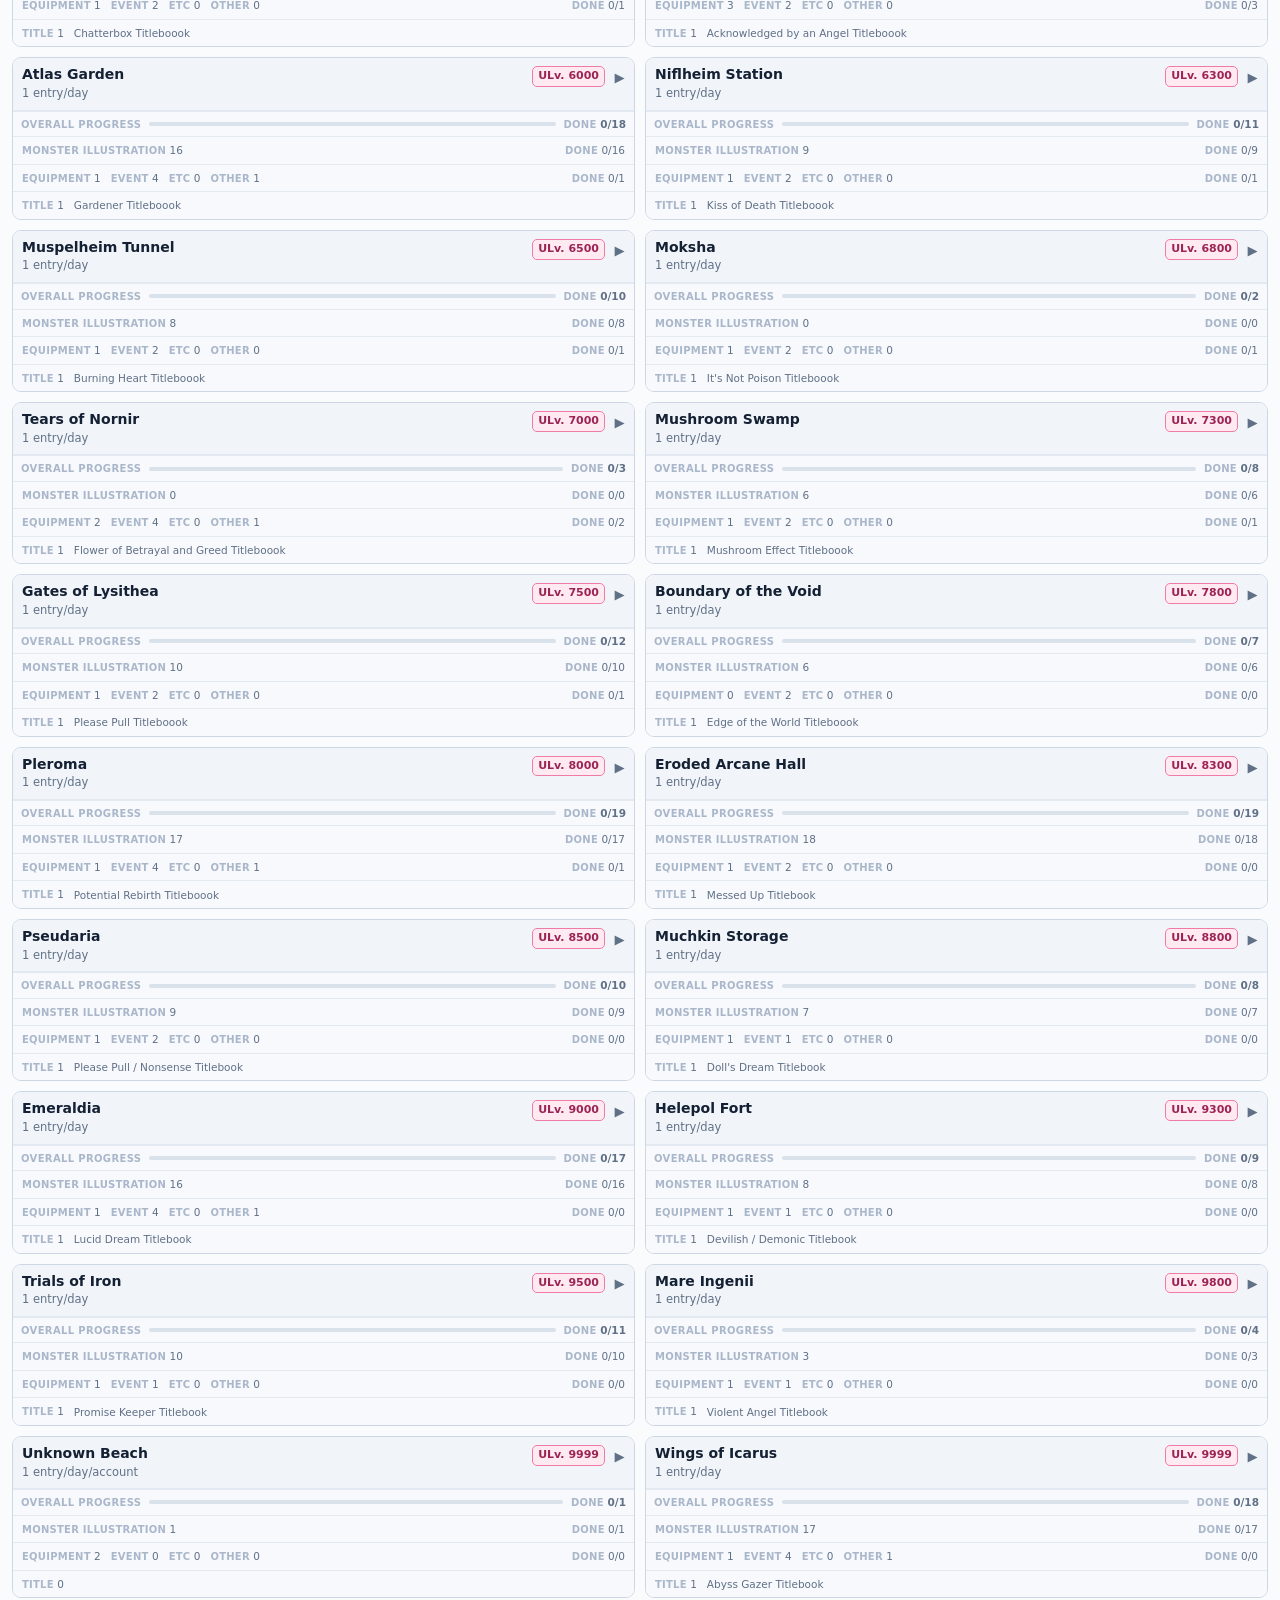
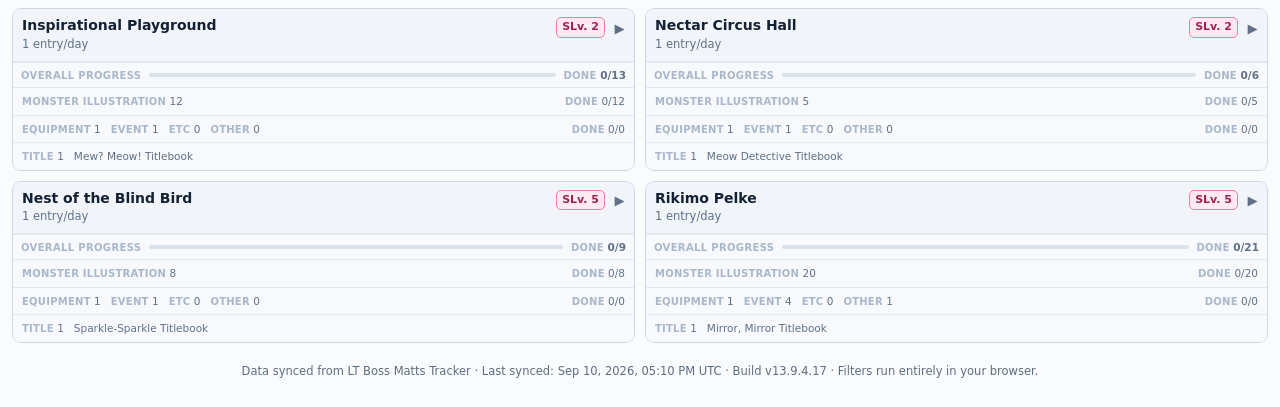
==== commit 4dba9215: "Add files via upload" ====
--- a/index.html
+++ b/index.html
@@ -4,7 +4,7 @@
   <meta charset="utf-8">
   <meta name="viewport" content="width=device-width,initial-scale=1">
   <meta http-equiv="refresh" content="0;url=dungeons.html">
-  <link rel="icon" type="image/x-icon" href="favicon.ico?v=13.9.4.16">
+  <link rel="icon" type="image/x-icon" href="favicon.ico?v=13.9.4.17">
   <title>LaTale Dungeon Tracker</title>
   <script>location.replace("dungeons.html");</script>
 </head>
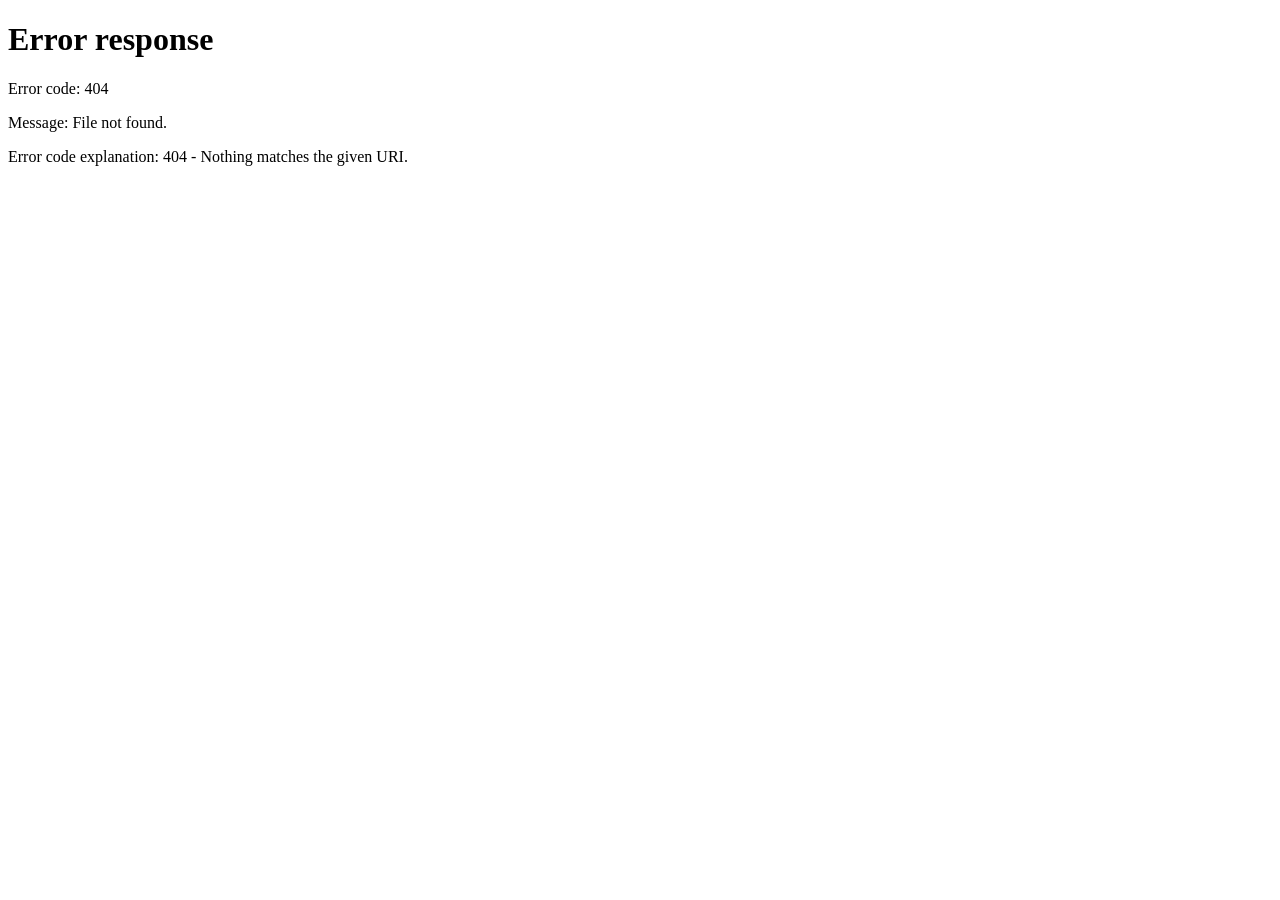
==== commit 0680fd95: "Add files via upload" ====
--- a/index.html
+++ b/index.html
@@ -4,7 +4,7 @@
   <meta charset="utf-8">
   <meta name="viewport" content="width=device-width,initial-scale=1">
   <meta http-equiv="refresh" content="0;url=dungeons.html">
-  <link rel="icon" type="image/x-icon" href="favicon.ico?v=13.9.4.17">
+  <link rel="icon" type="image/x-icon" href="favicon.ico?v=13.9.4.18">
   <title>LaTale Dungeon Tracker</title>
   <script>location.replace("dungeons.html");</script>
 </head>
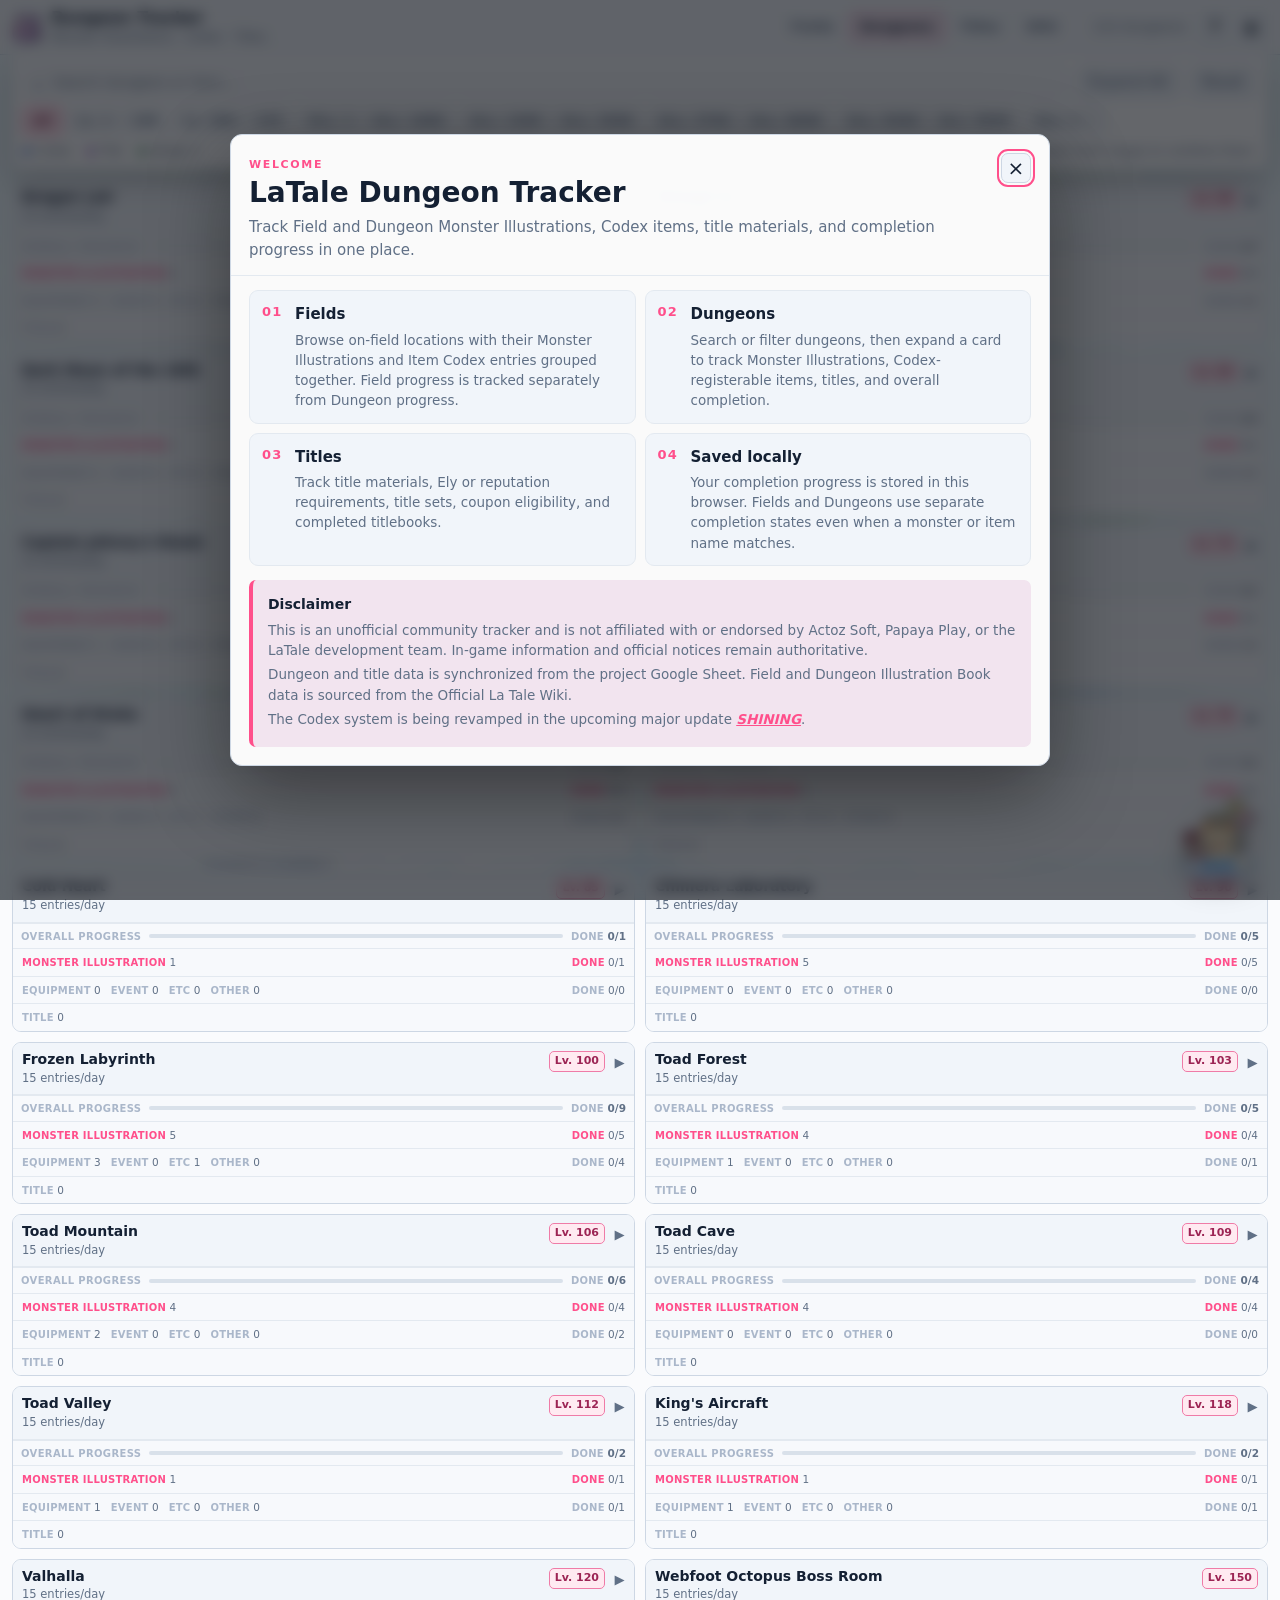
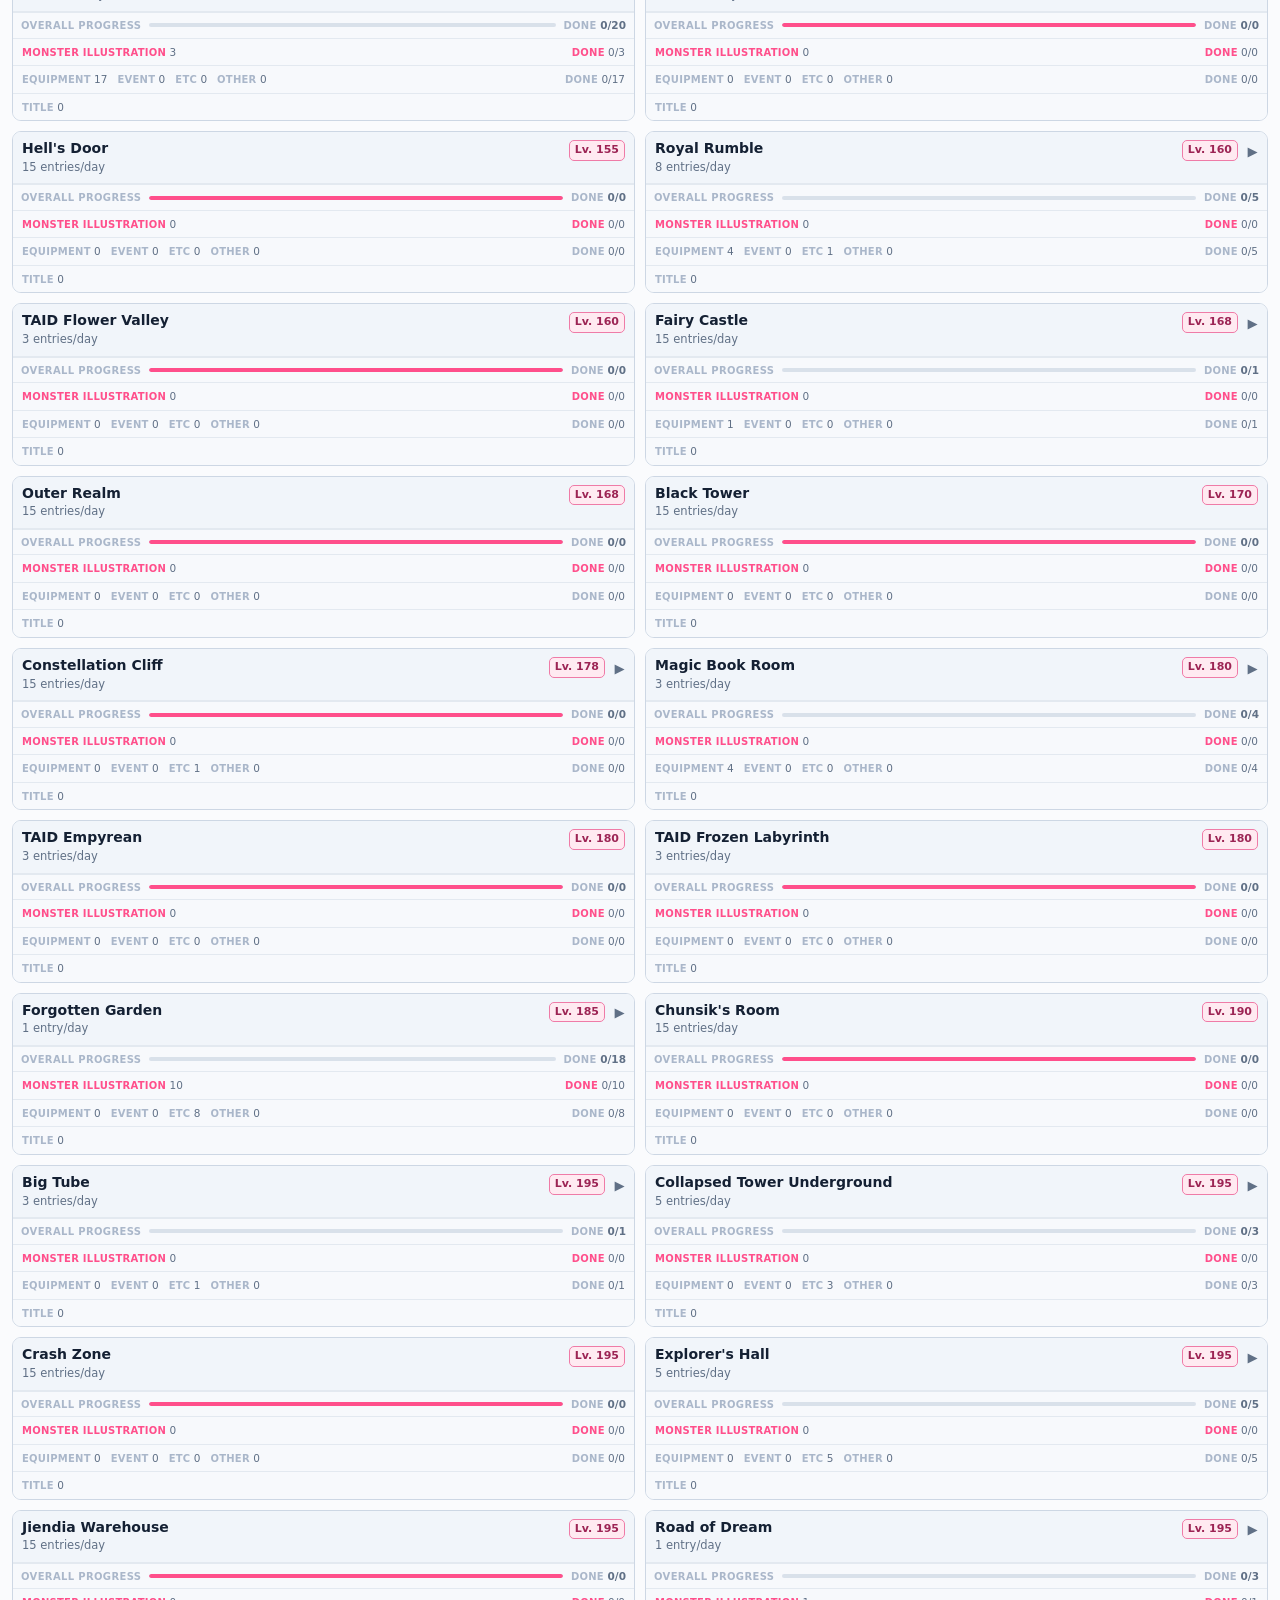
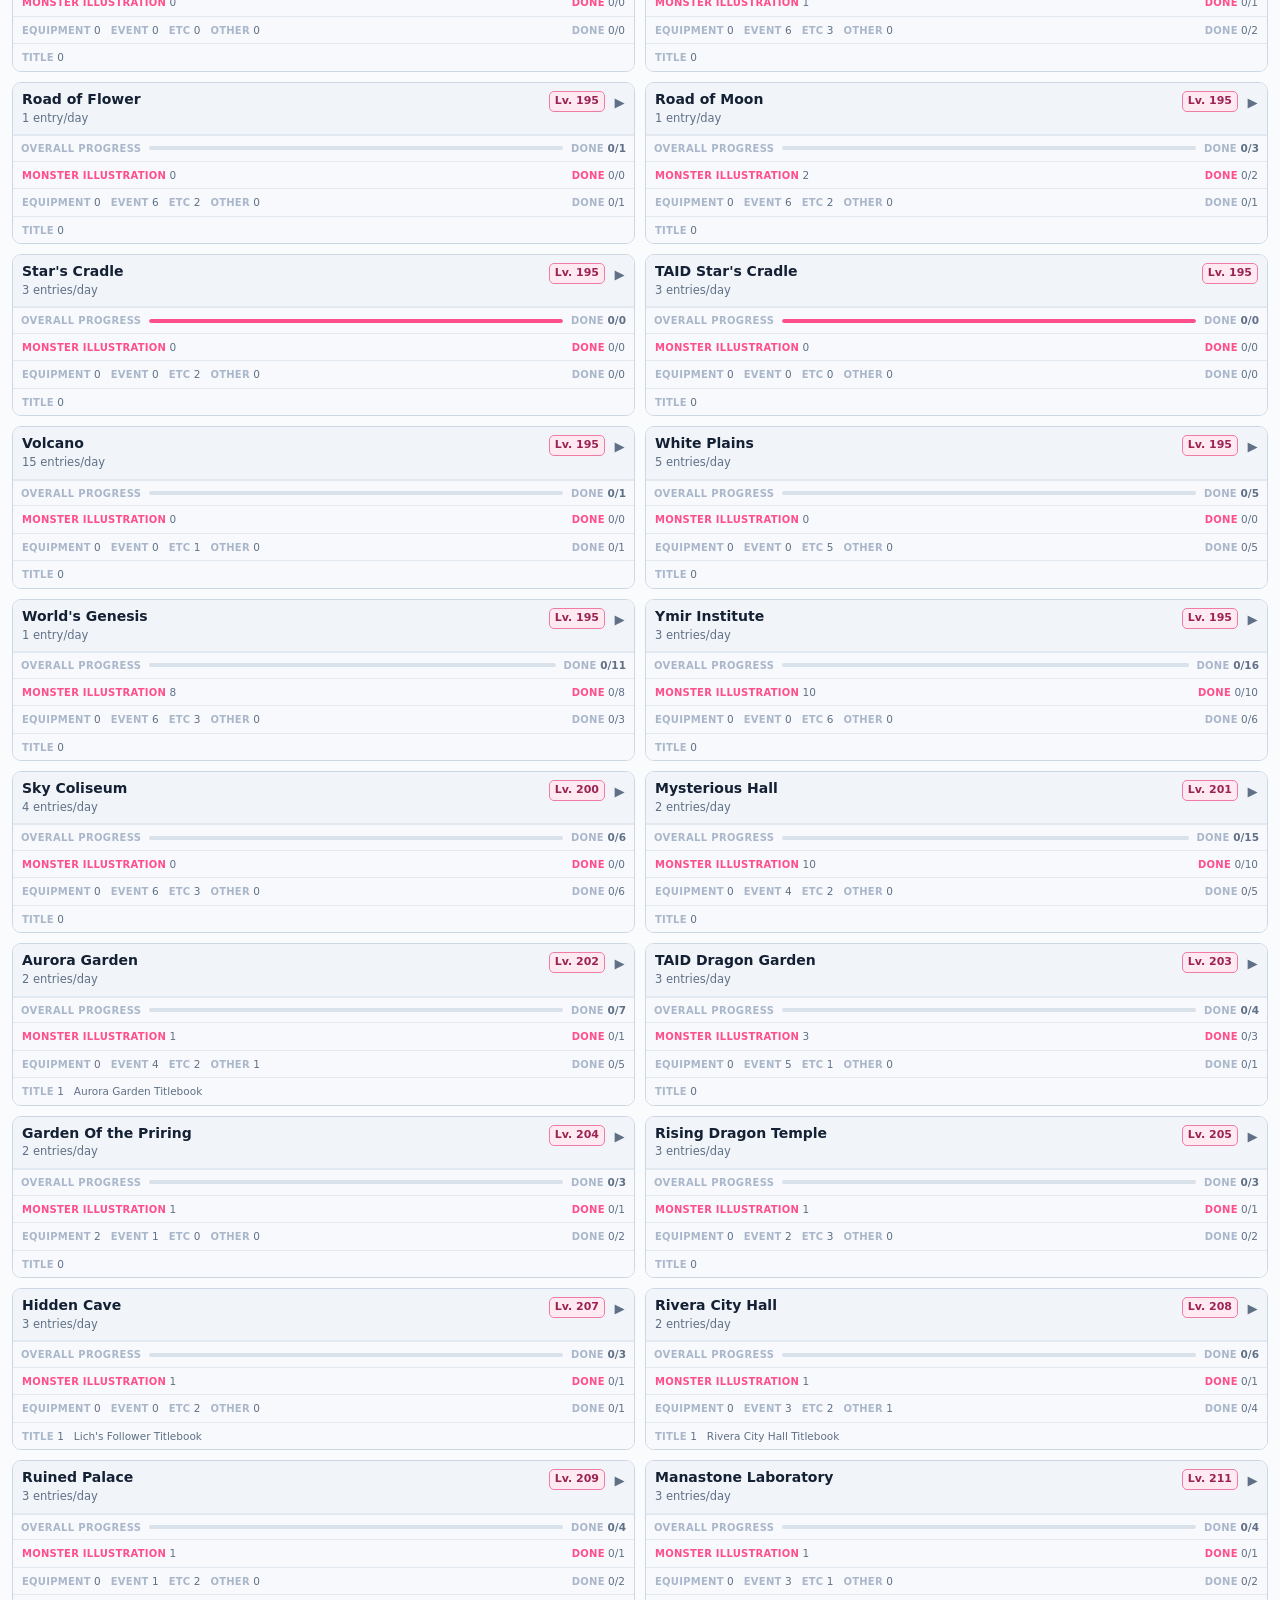
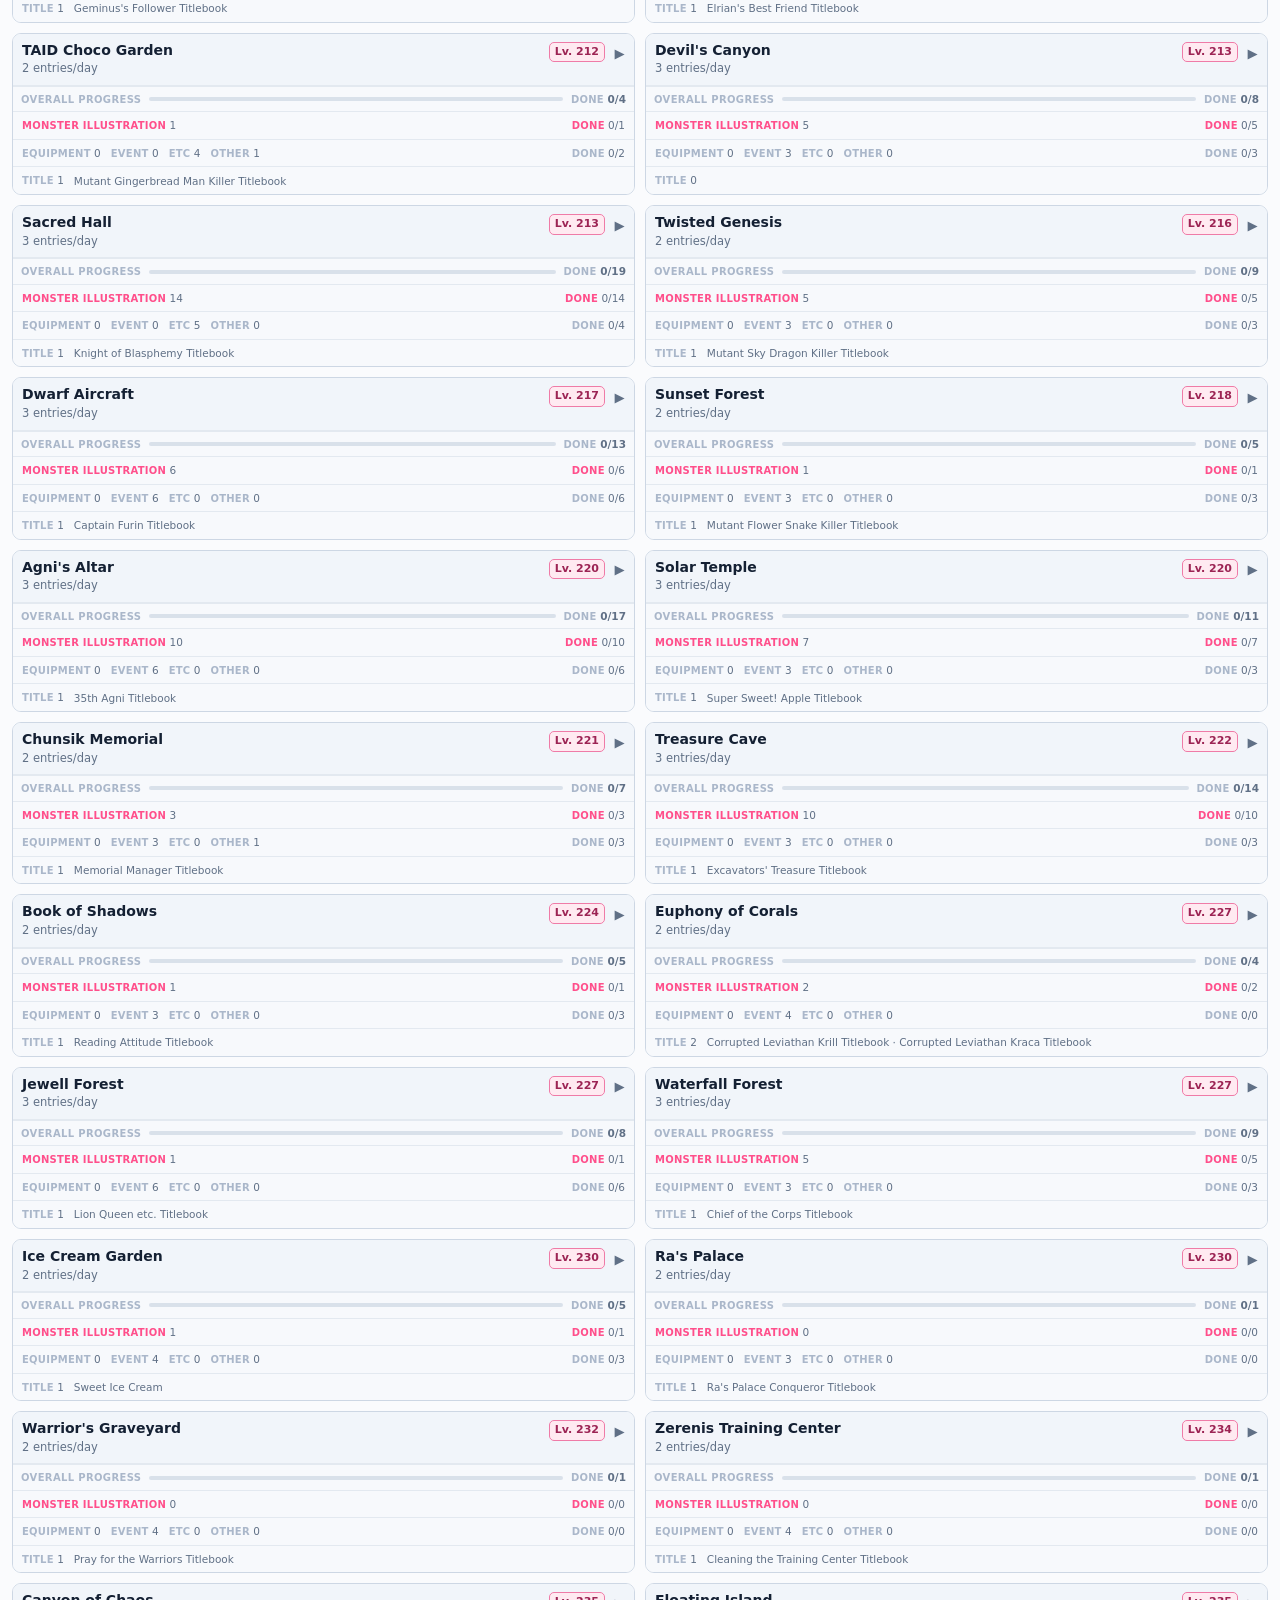
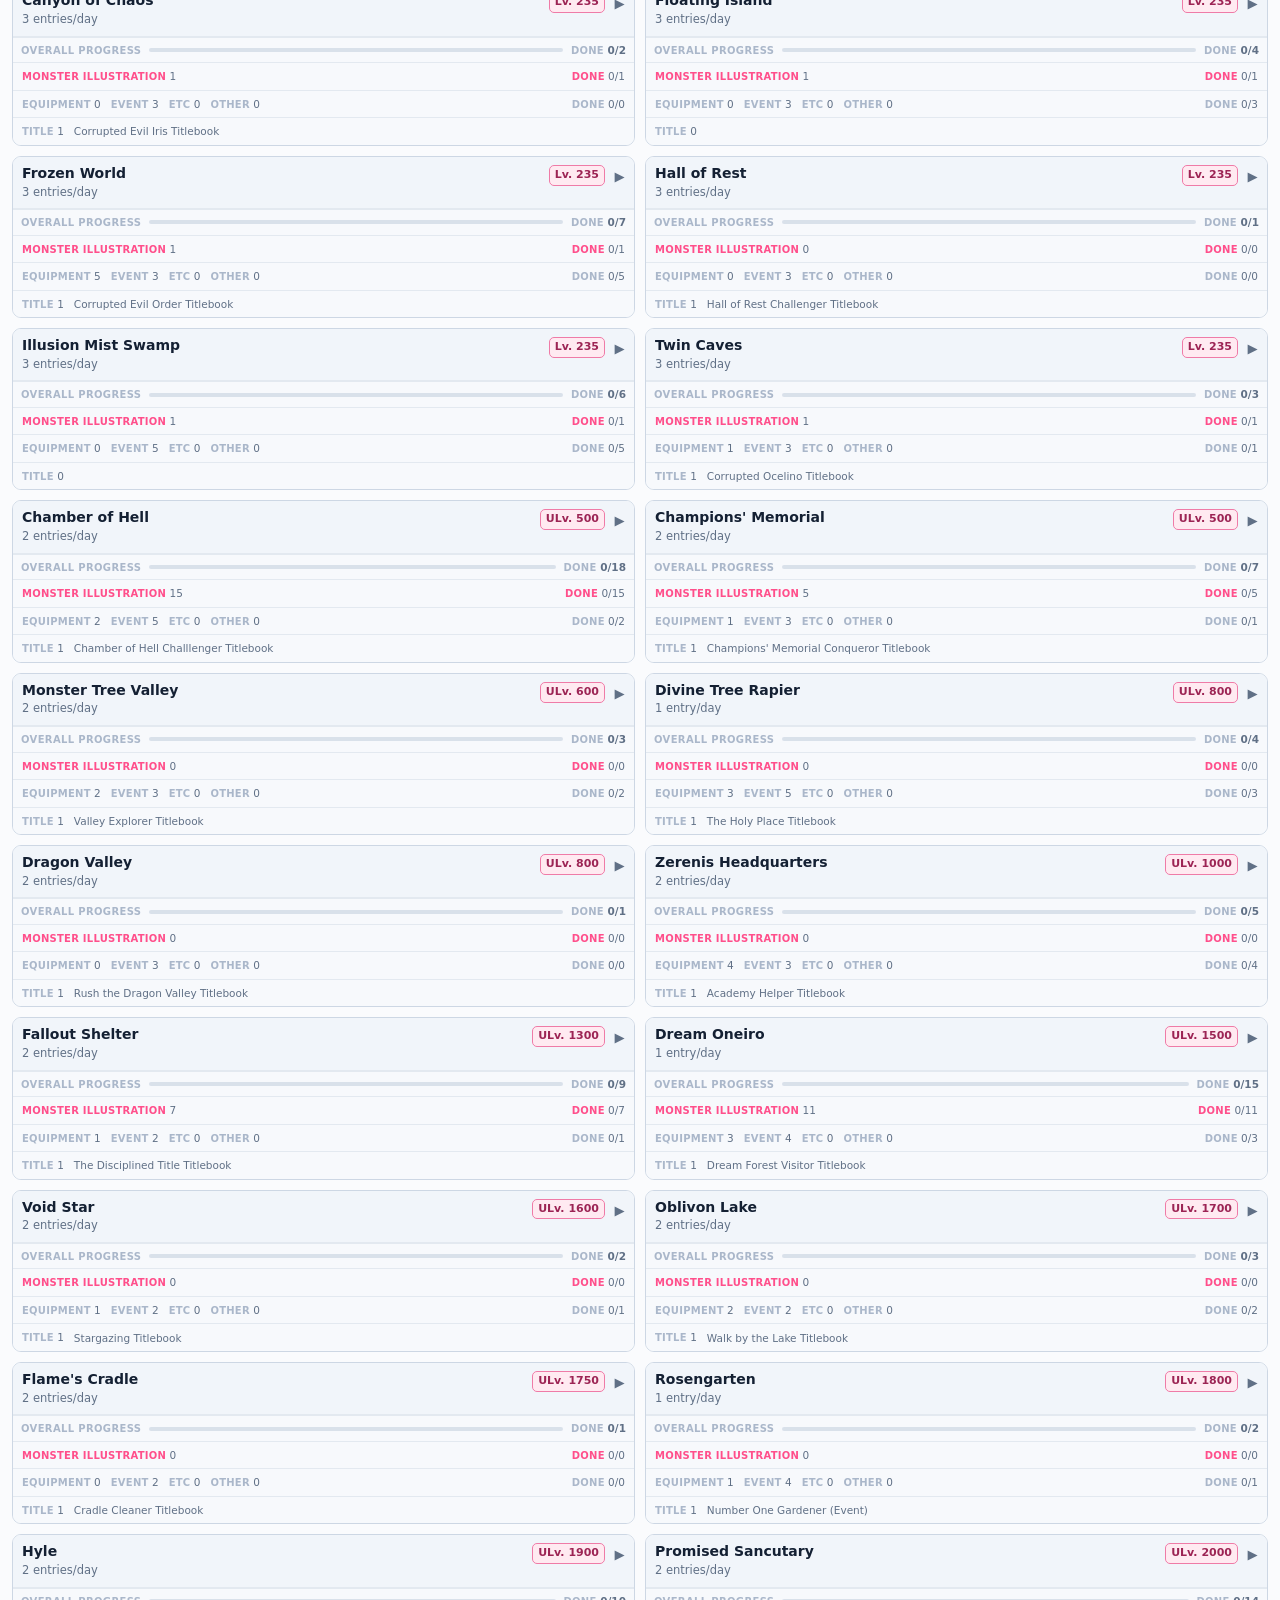
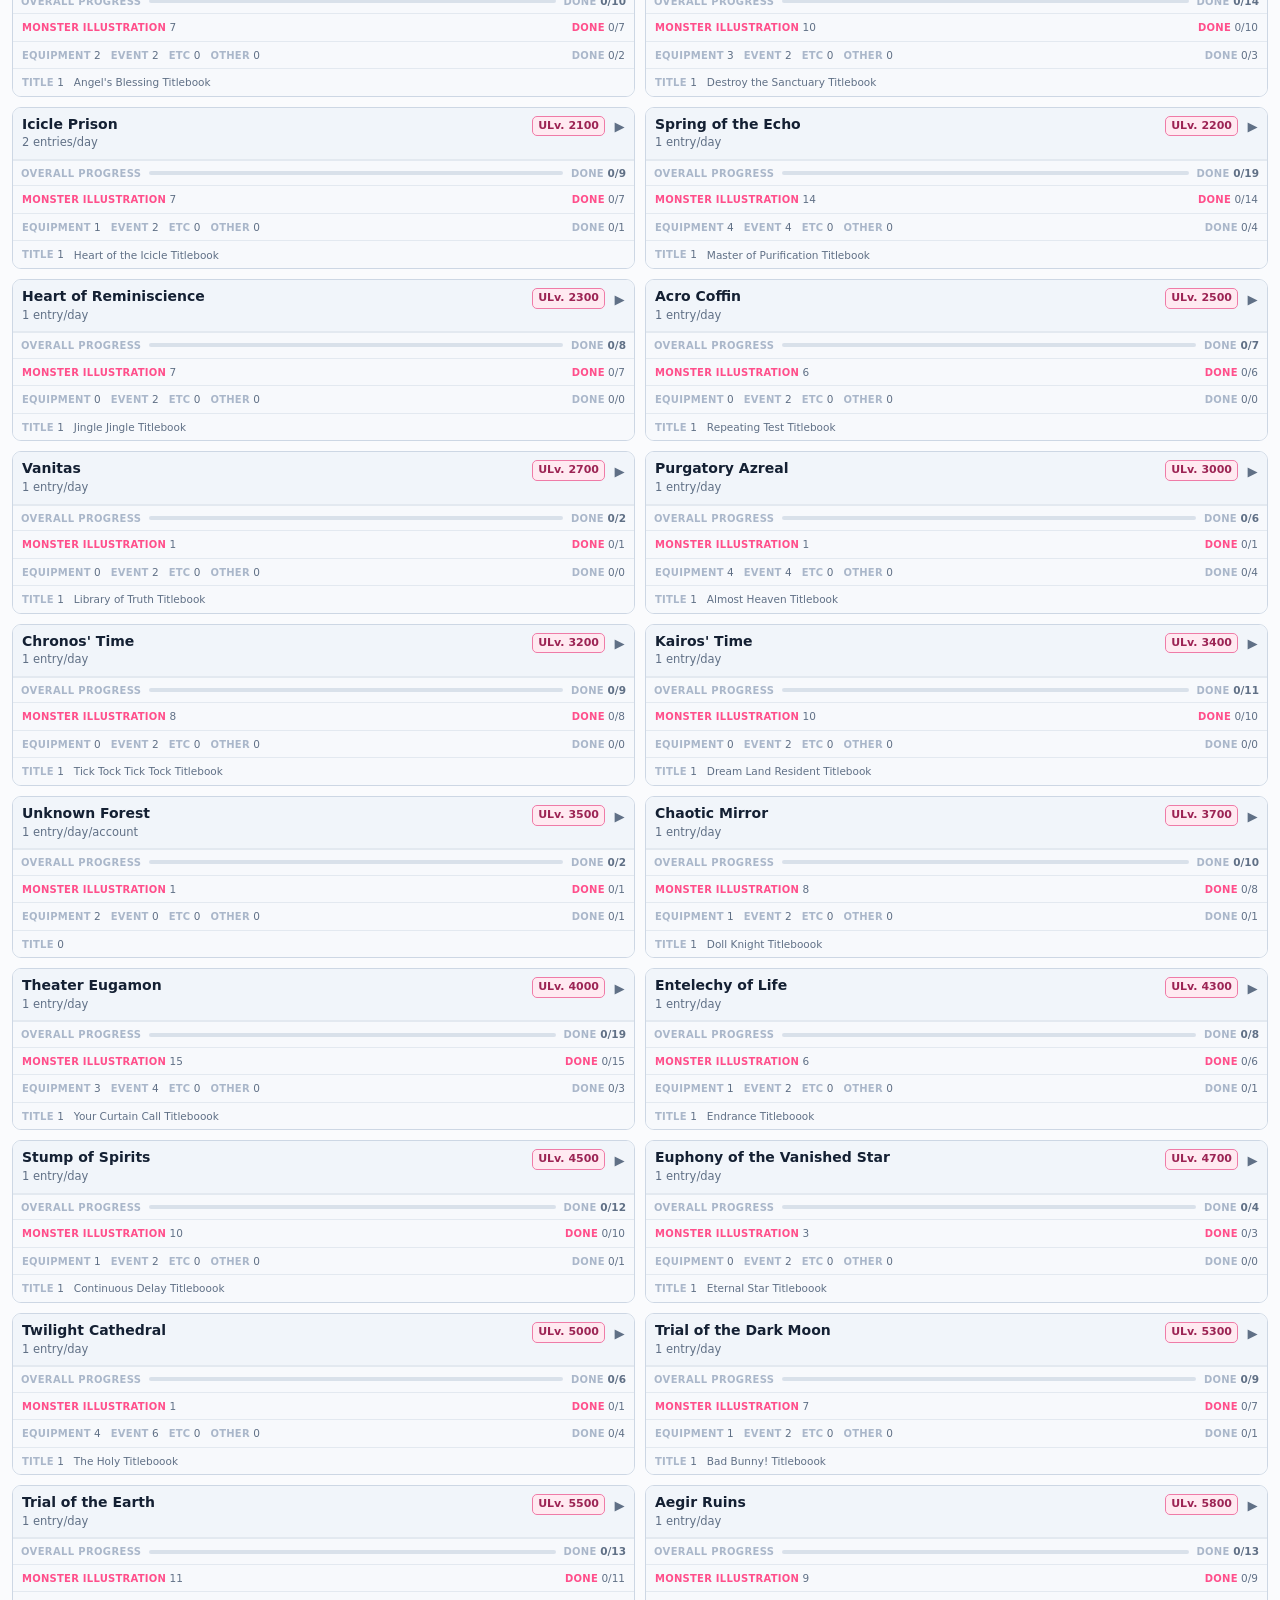
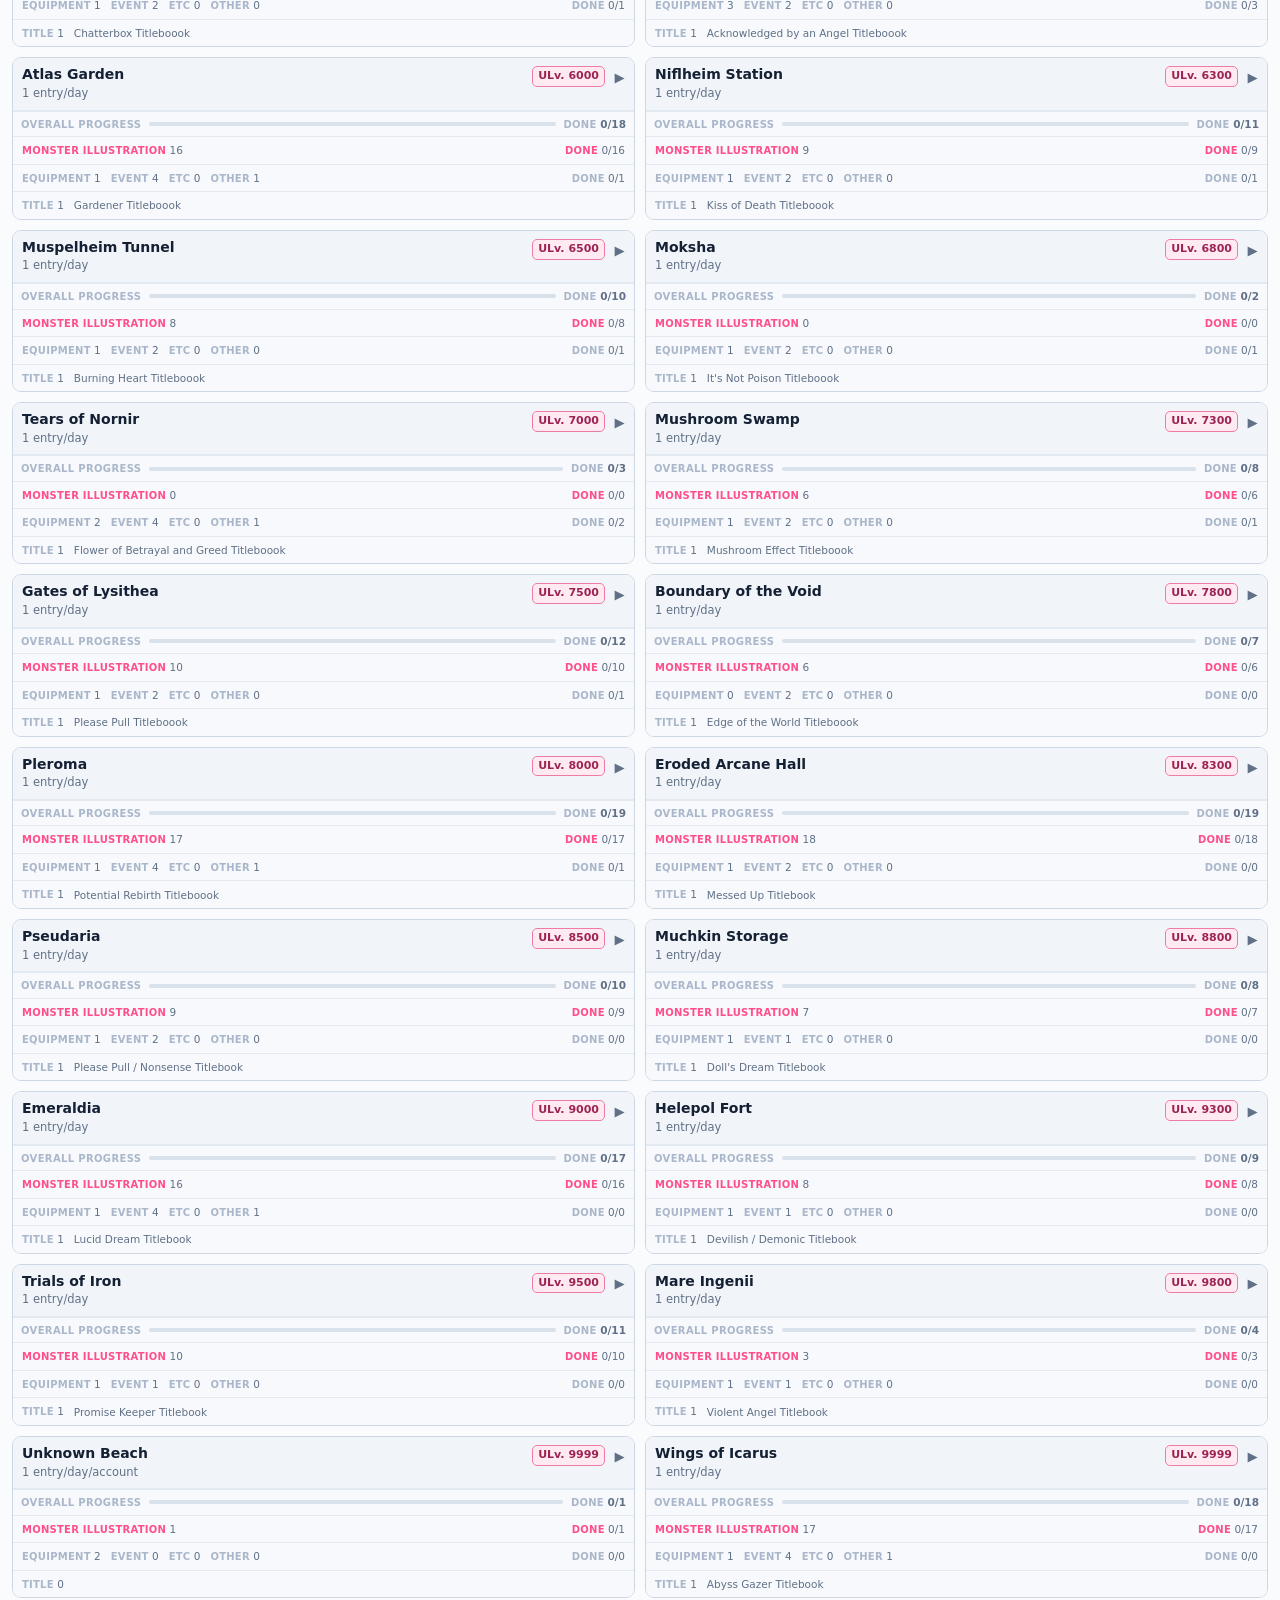
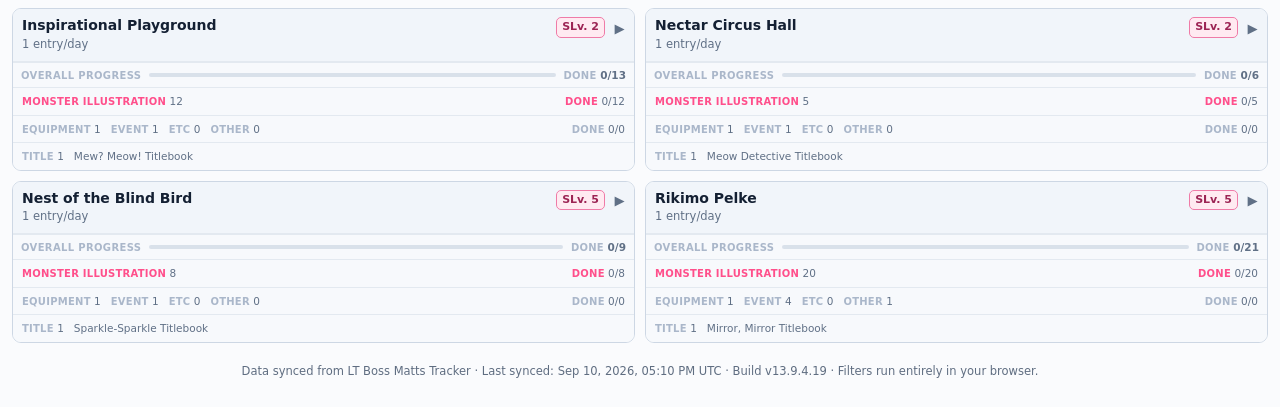
==== commit 2a1078b7: "Add files via upload" ====
--- a/index.html
+++ b/index.html
@@ -4,7 +4,7 @@
   <meta charset="utf-8">
   <meta name="viewport" content="width=device-width,initial-scale=1">
   <meta http-equiv="refresh" content="0;url=dungeons.html">
-  <link rel="icon" type="image/x-icon" href="favicon.ico?v=13.9.4.18">
+  <link rel="icon" type="image/x-icon" href="favicon.ico?v=13.9.4.19">
   <title>LaTale Dungeon Tracker</title>
   <script>location.replace("dungeons.html");</script>
 </head>
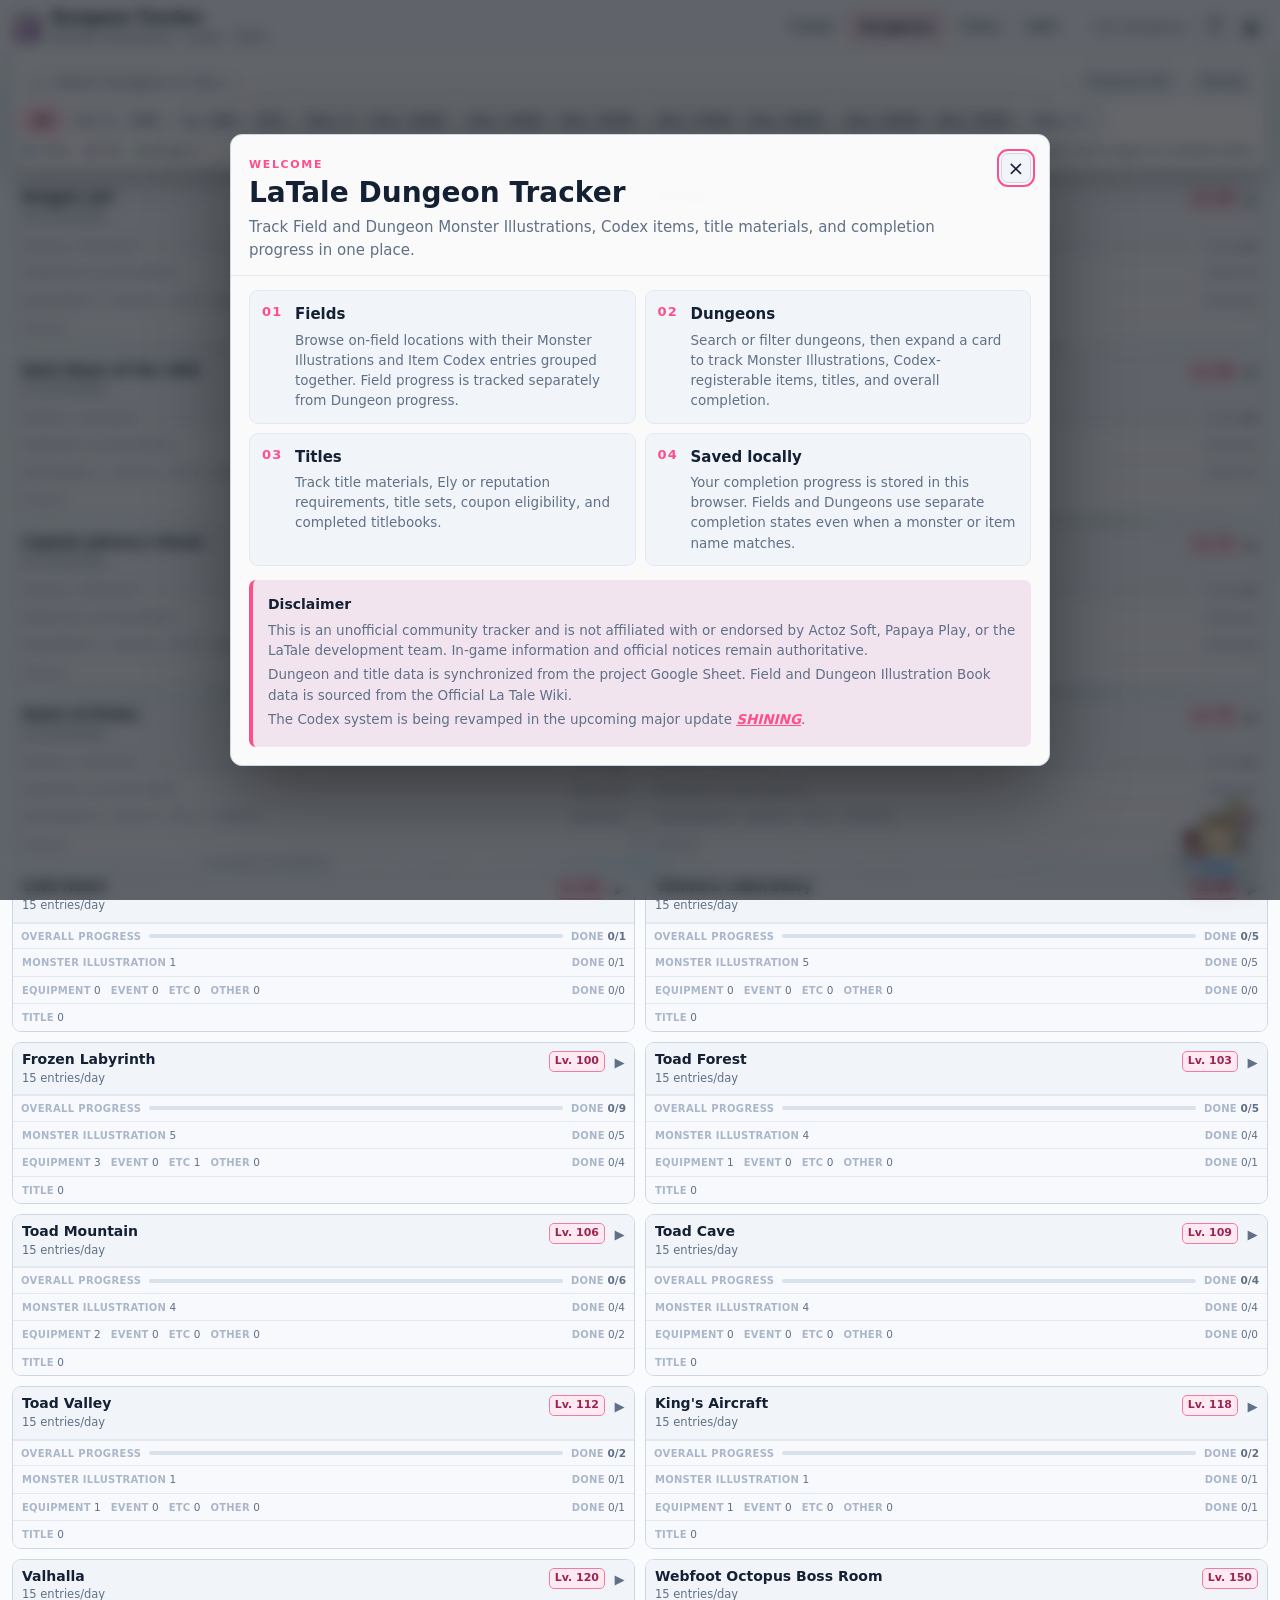
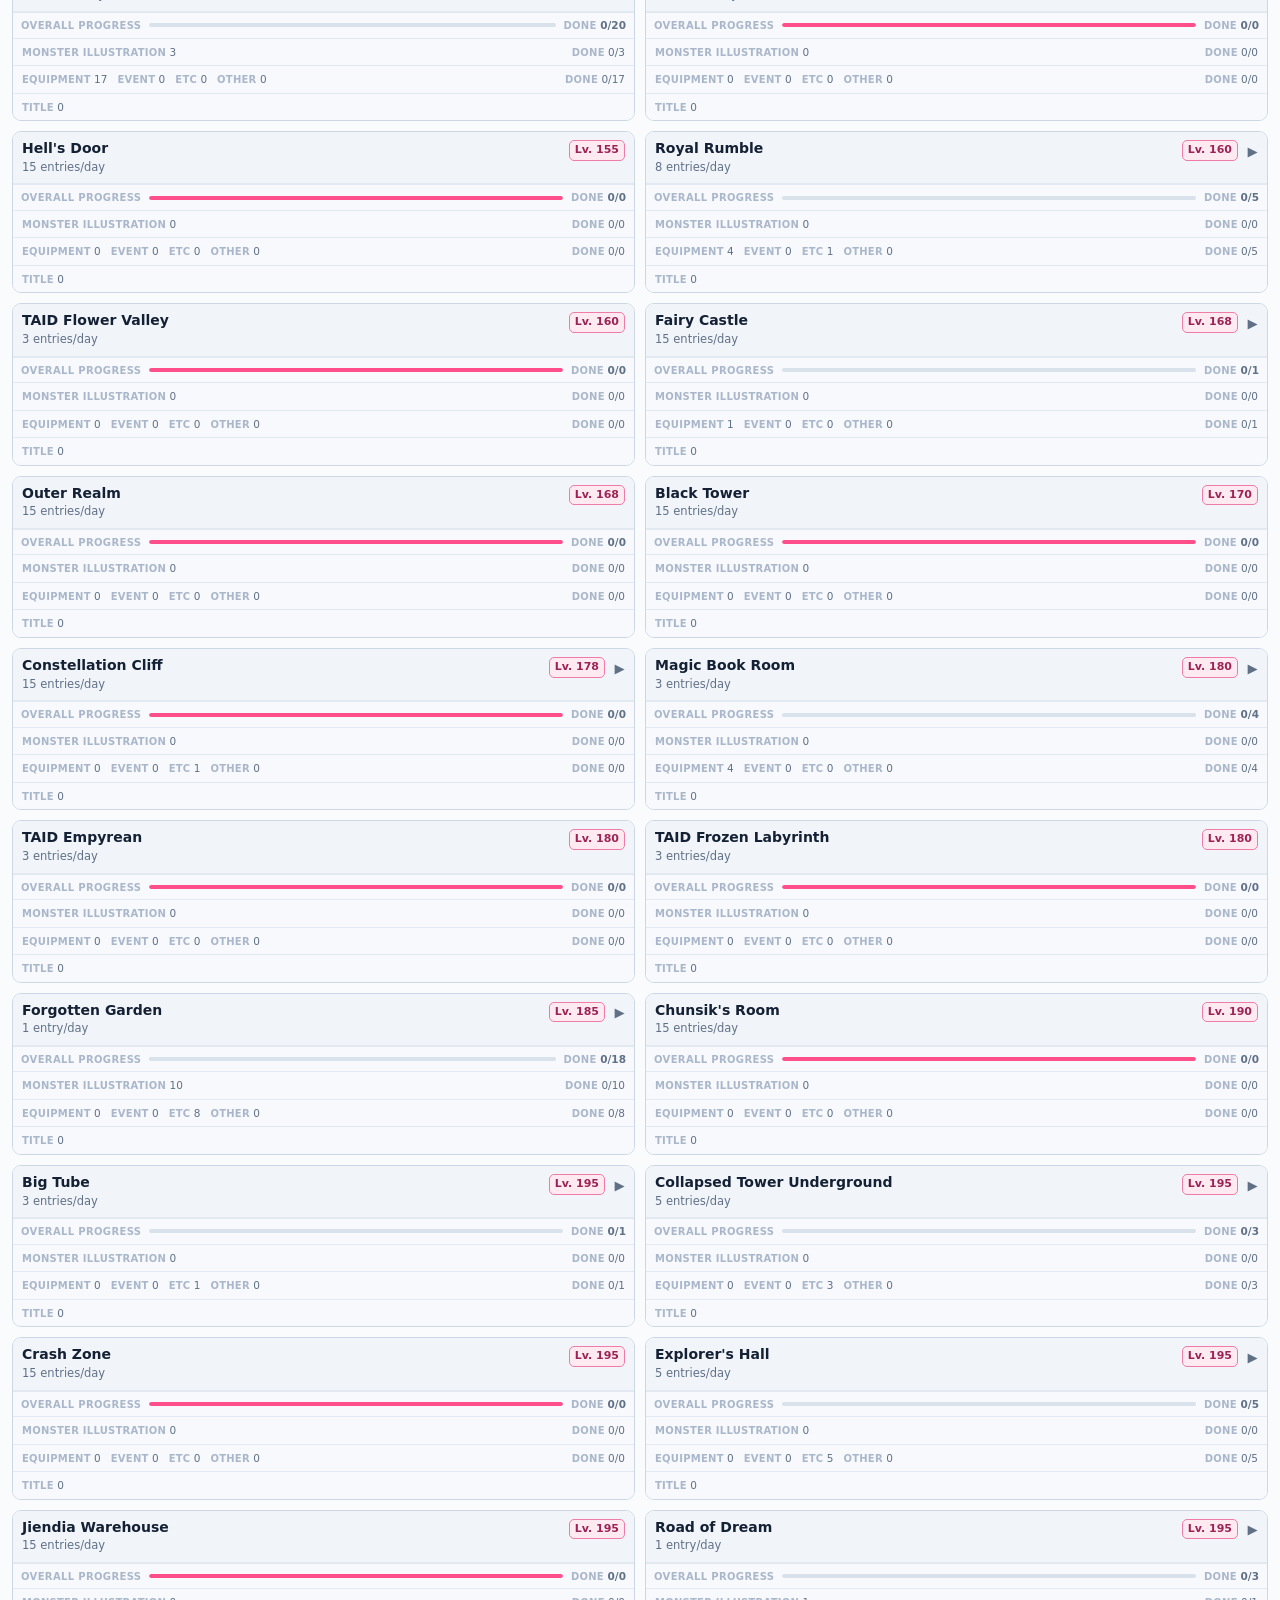
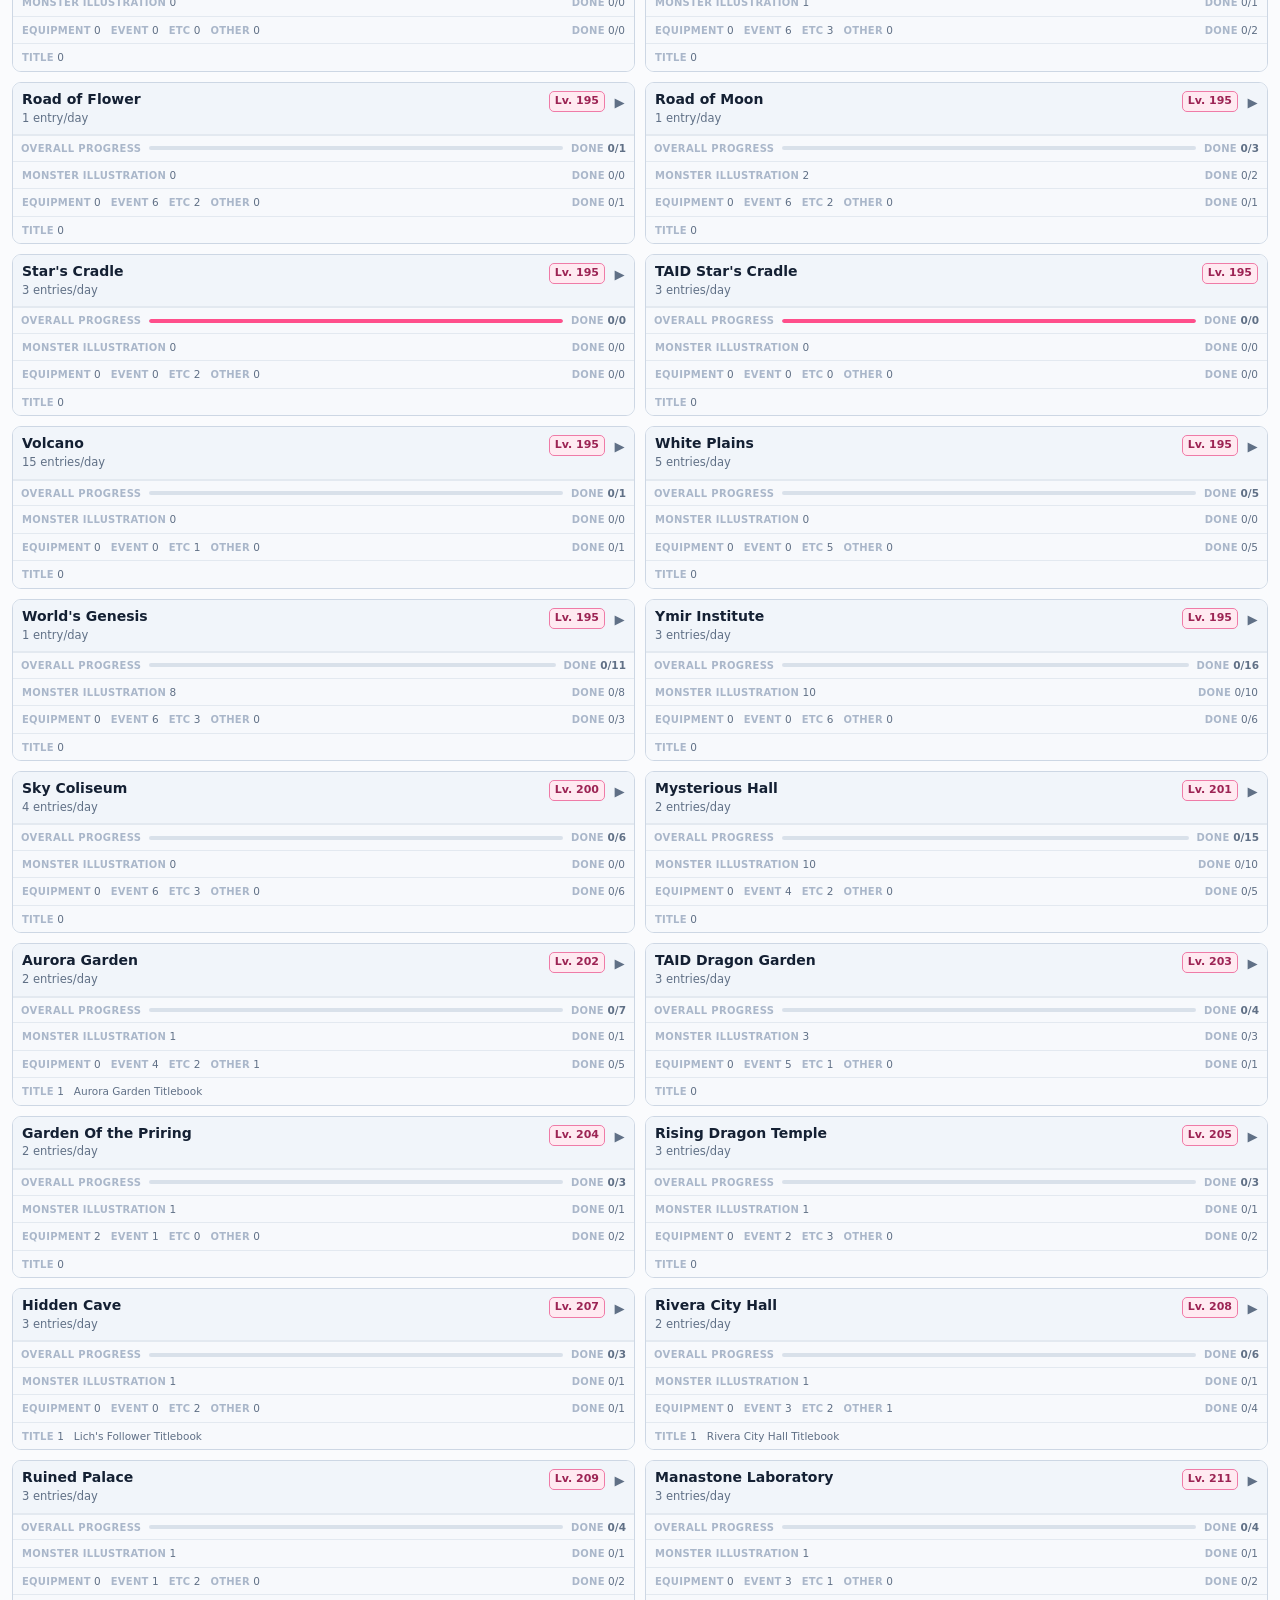
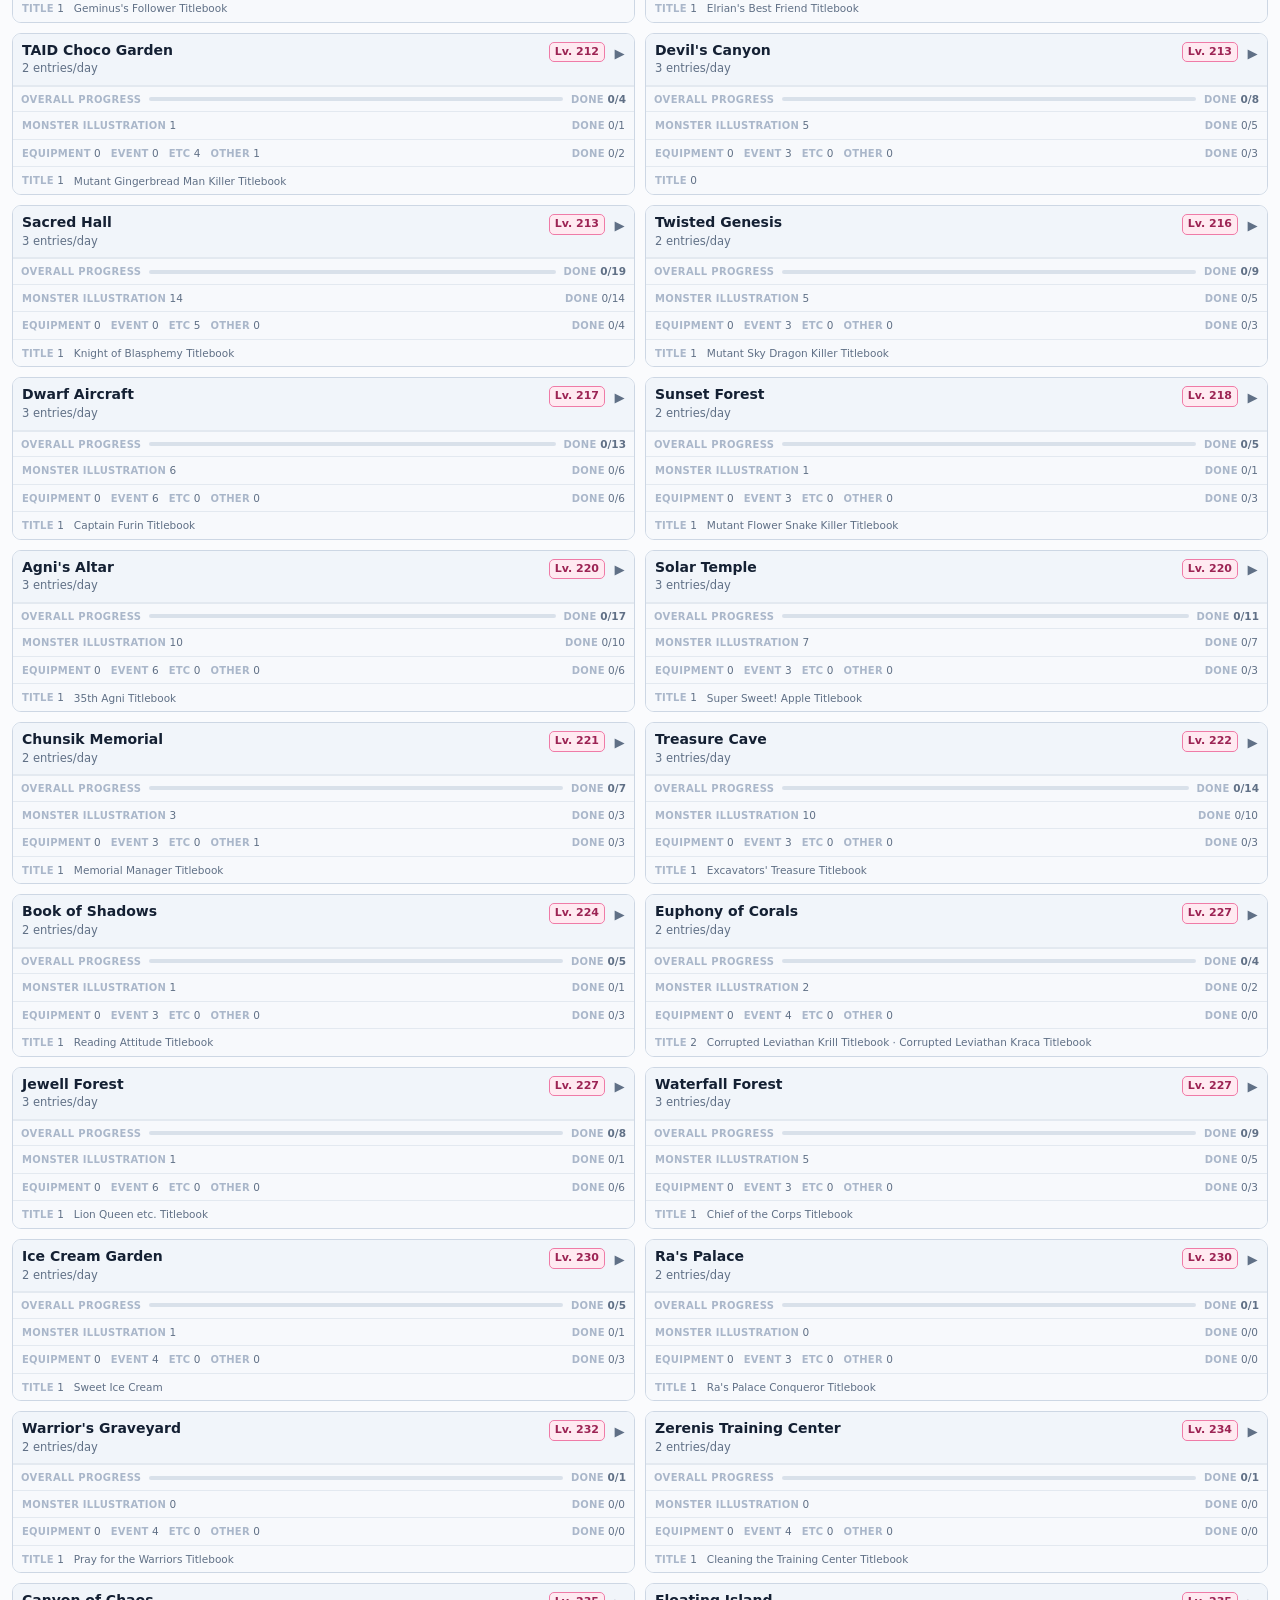
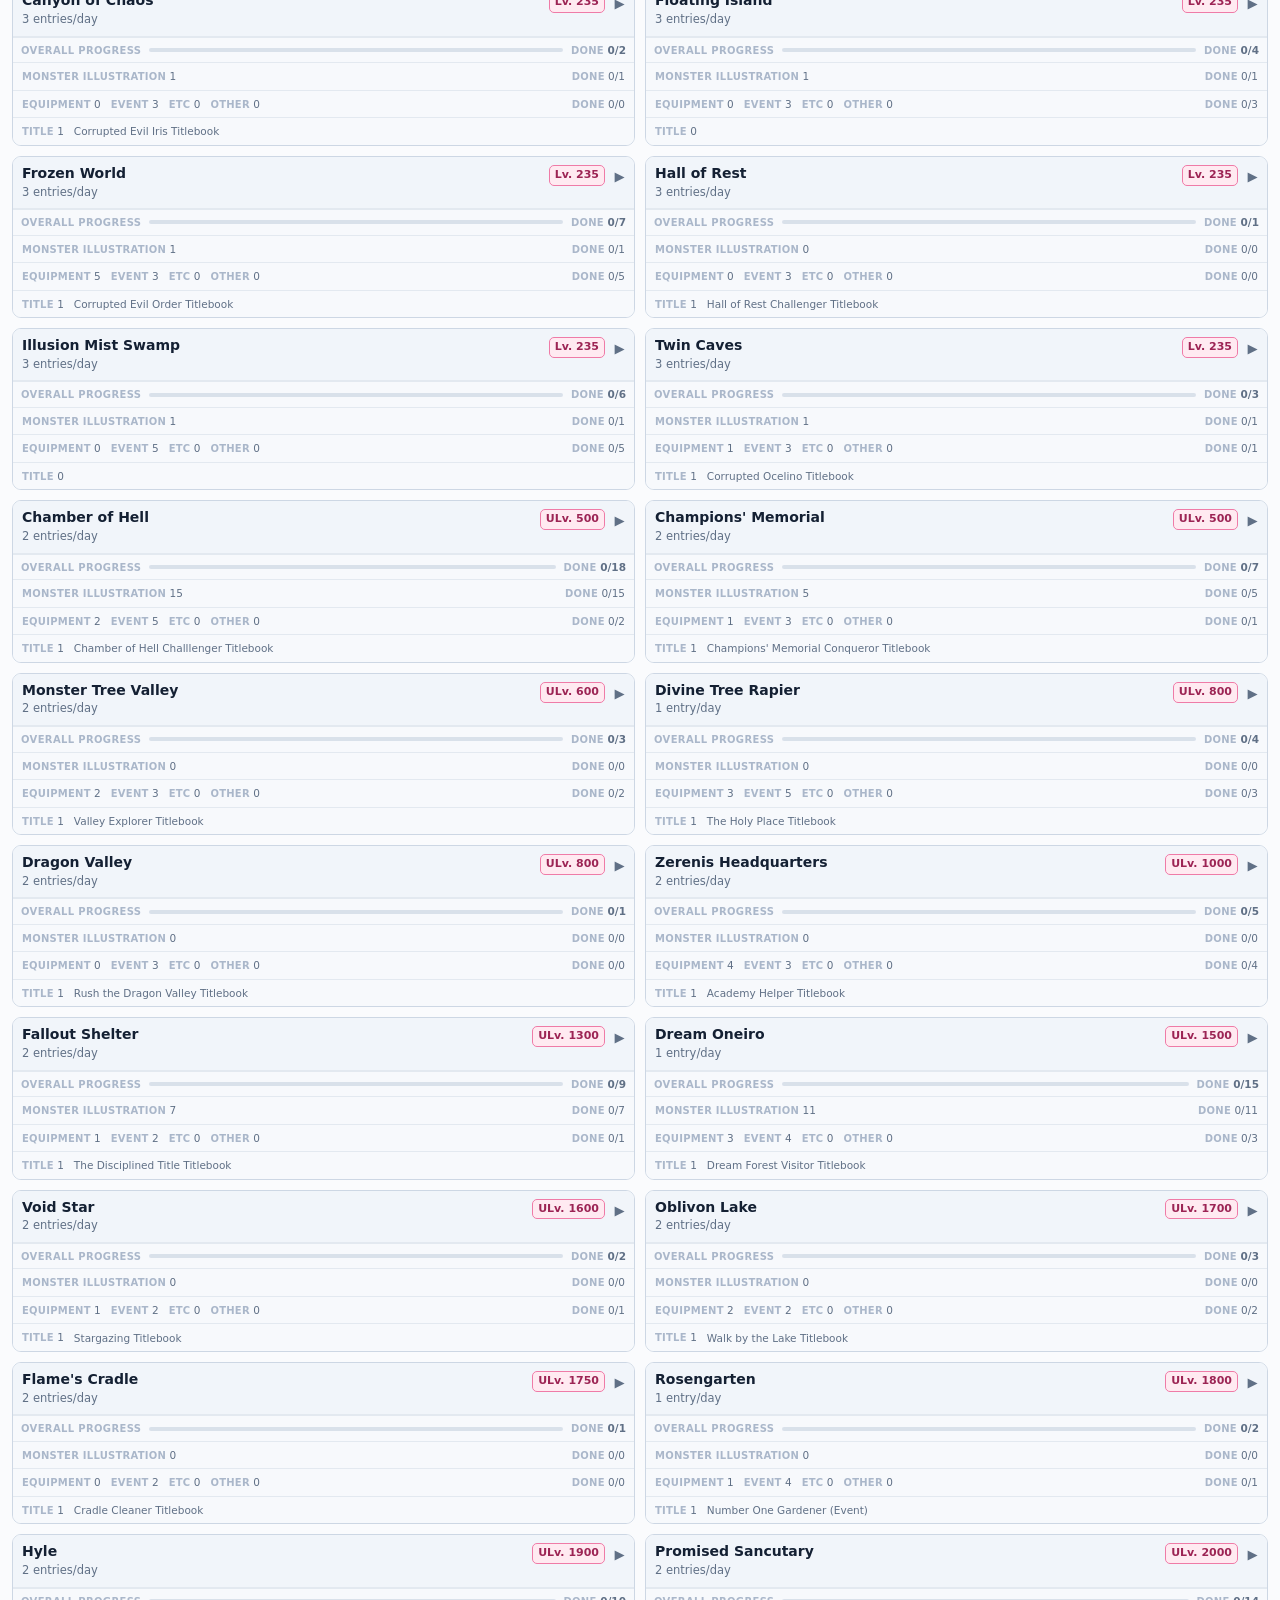
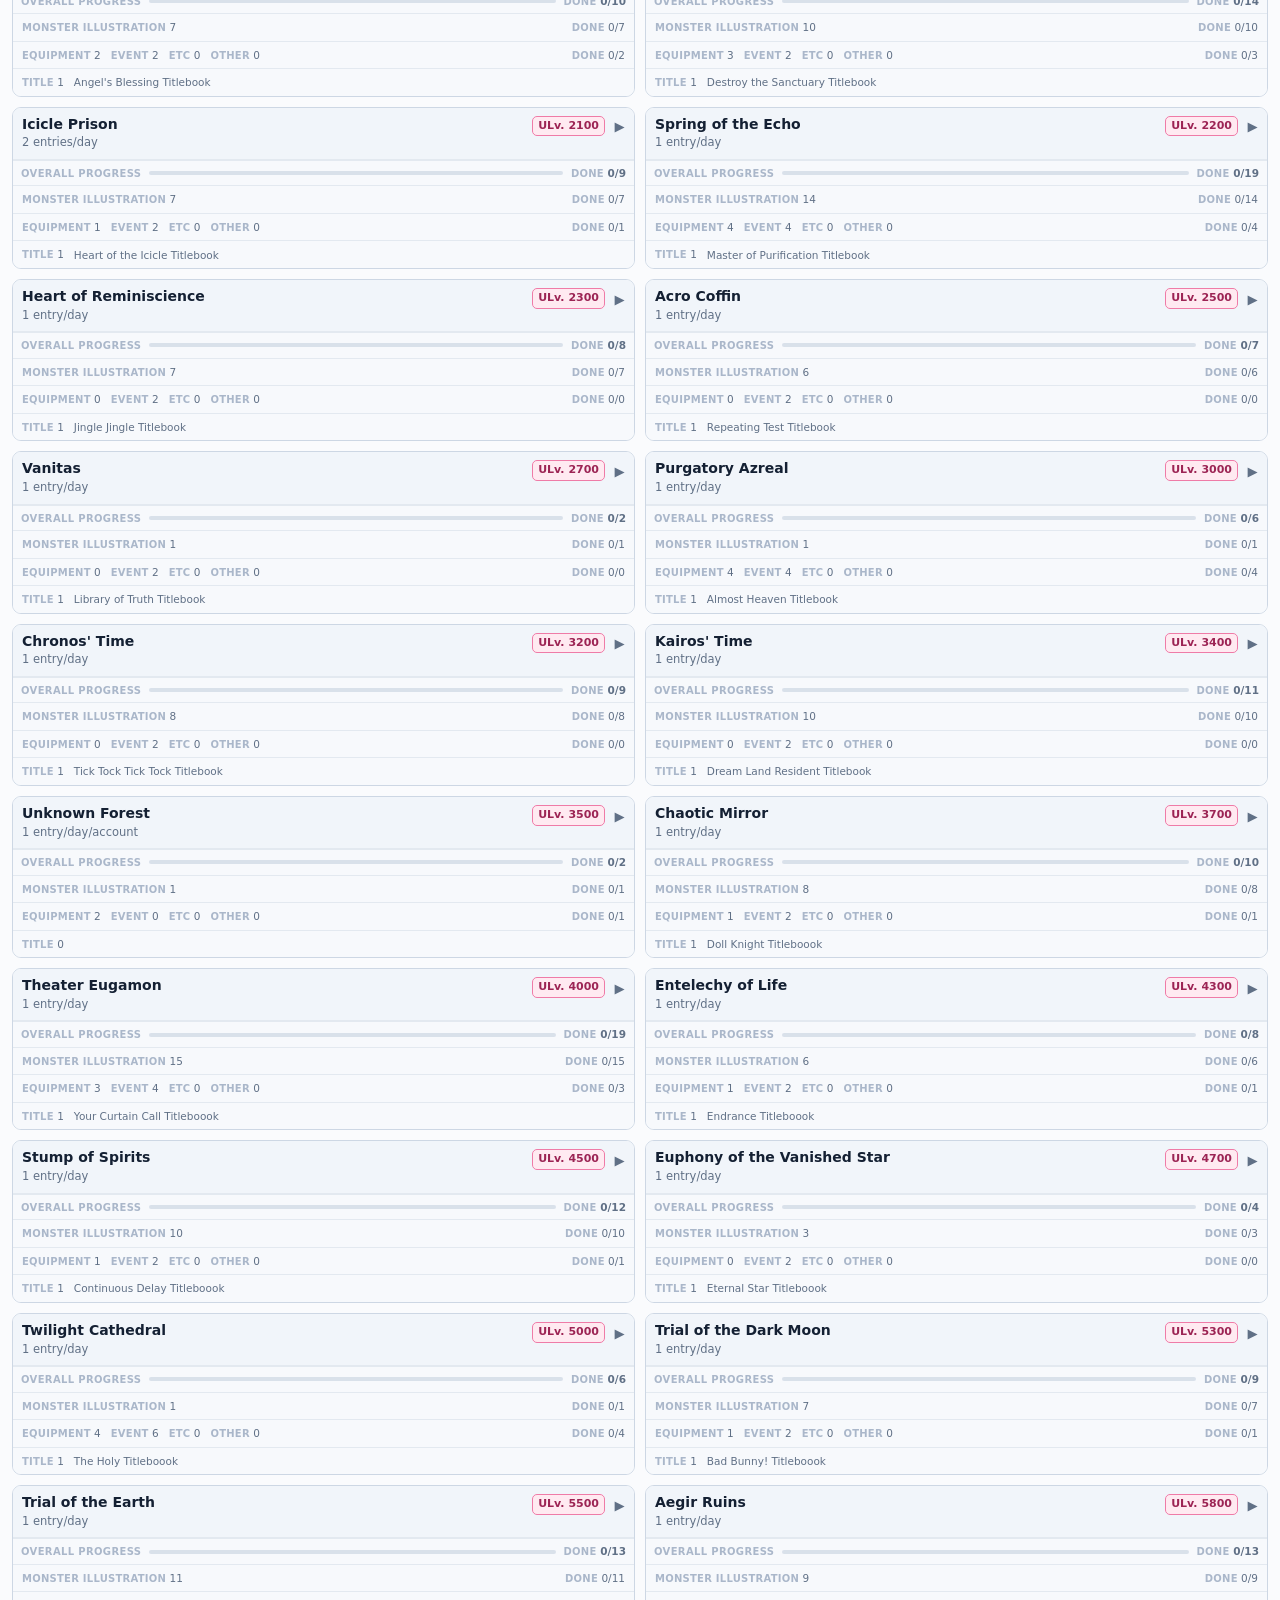
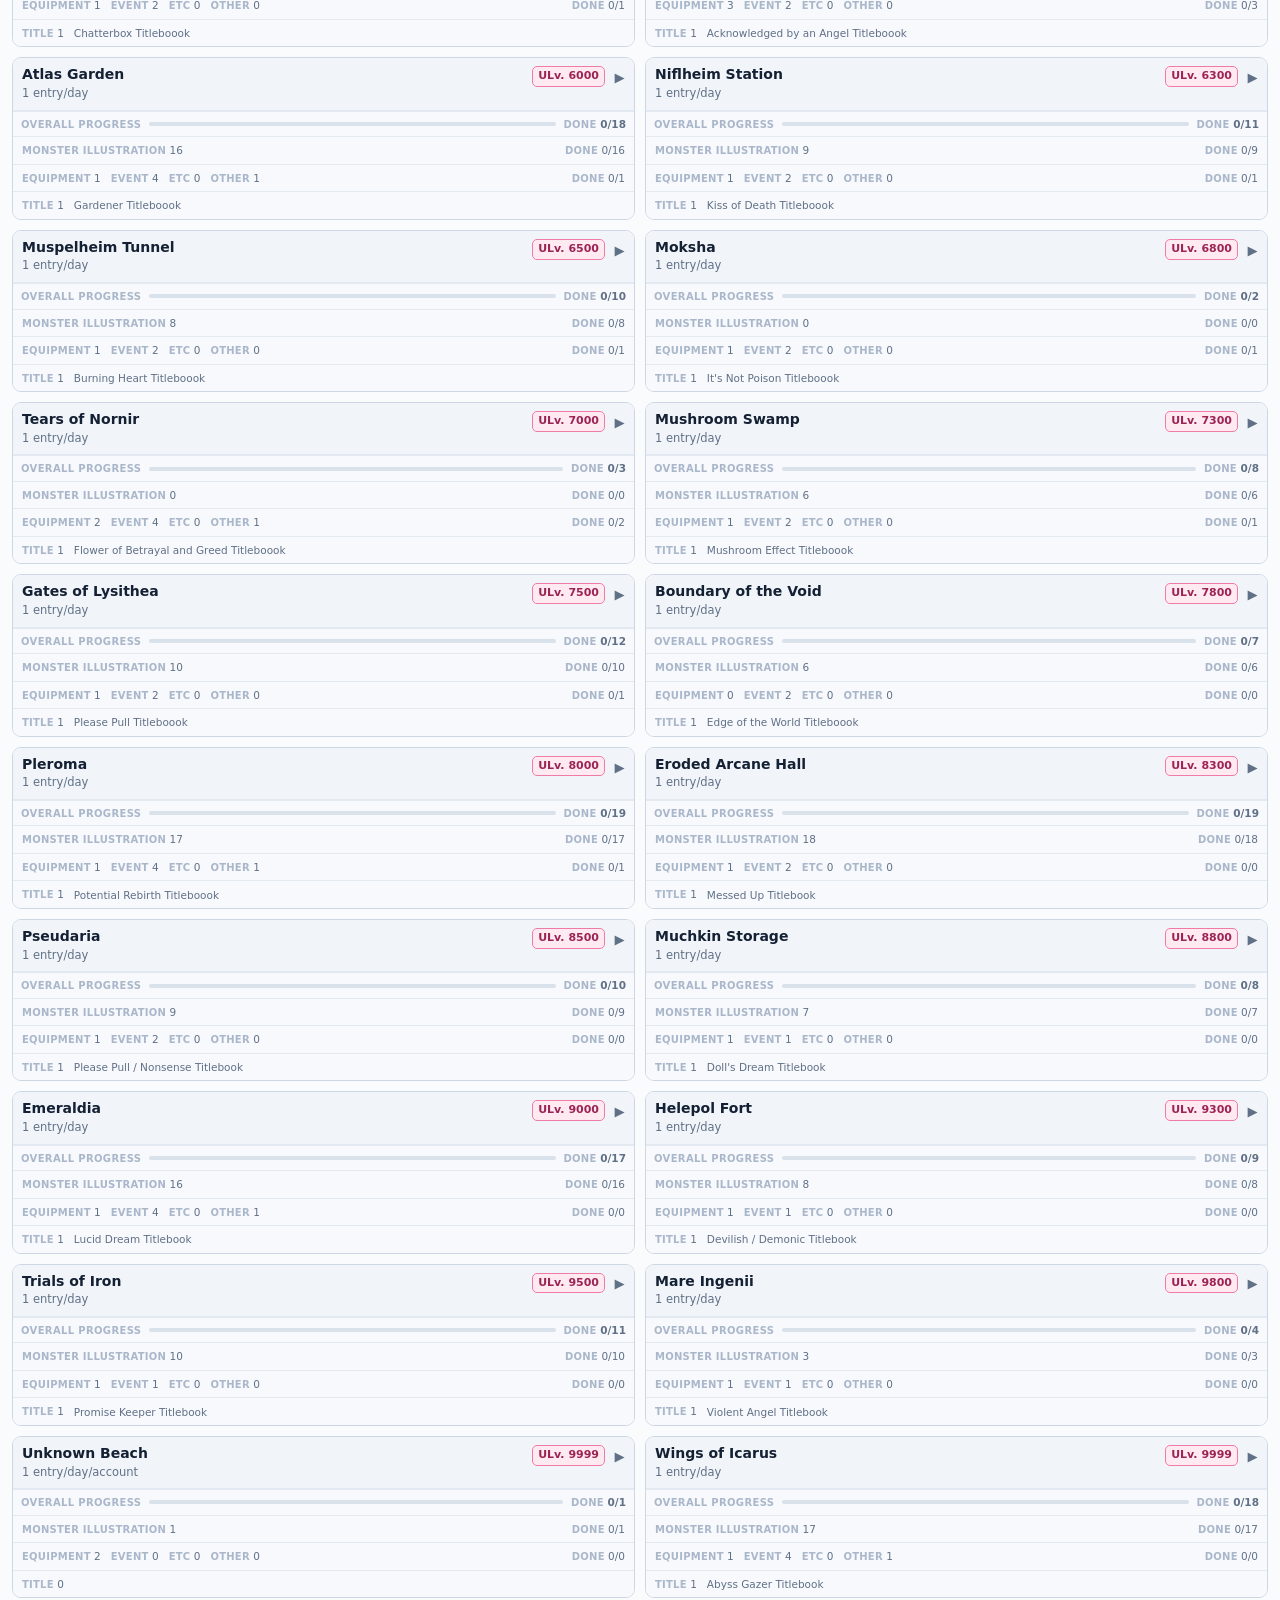
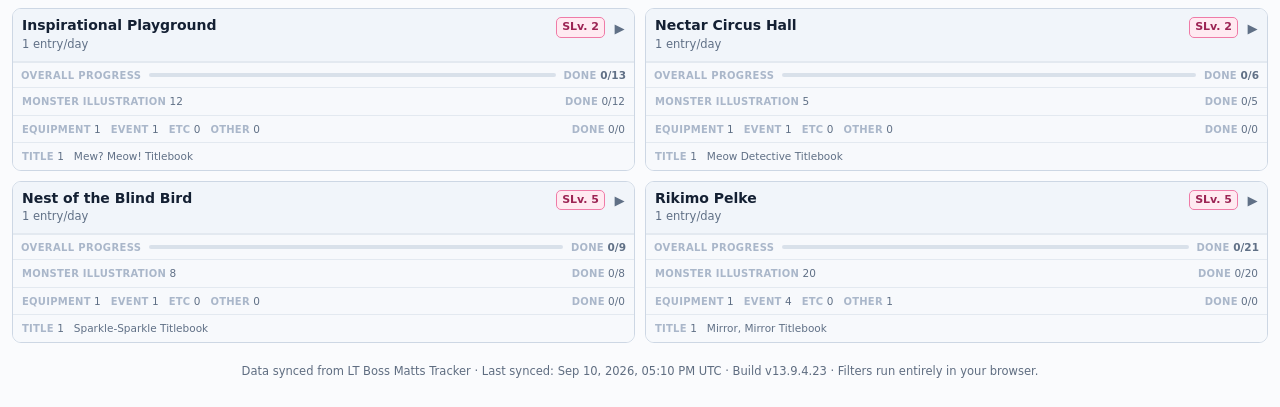
==== commit 85390dae: "Add files via upload" ====
--- a/index.html
+++ b/index.html
@@ -4,7 +4,7 @@
   <meta charset="utf-8">
   <meta name="viewport" content="width=device-width,initial-scale=1">
   <meta http-equiv="refresh" content="0;url=dungeons.html">
-  <link rel="icon" type="image/x-icon" href="favicon.ico?v=13.9.4.19">
+  <link rel="icon" type="image/x-icon" href="favicon.ico?v=13.9.4.23">
   <title>LaTale Dungeon Tracker</title>
   <script>location.replace("dungeons.html");</script>
 </head>
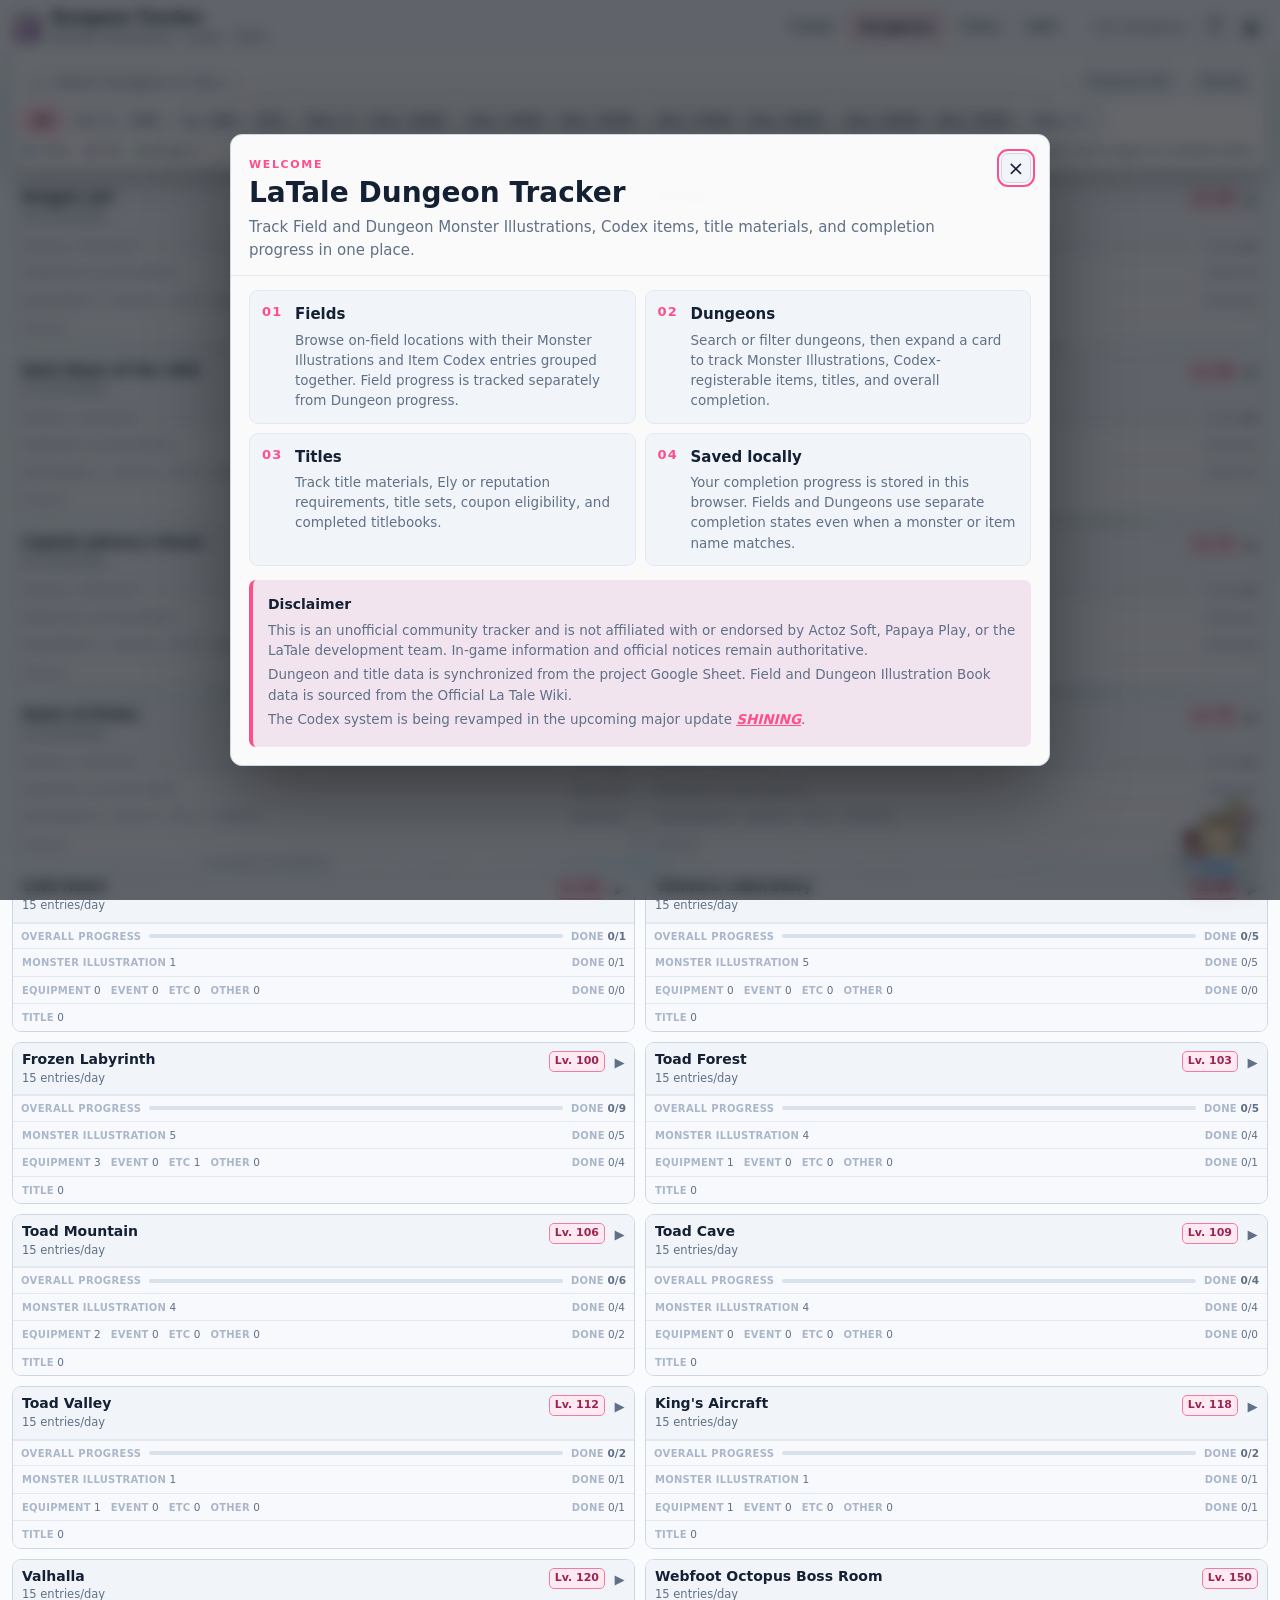
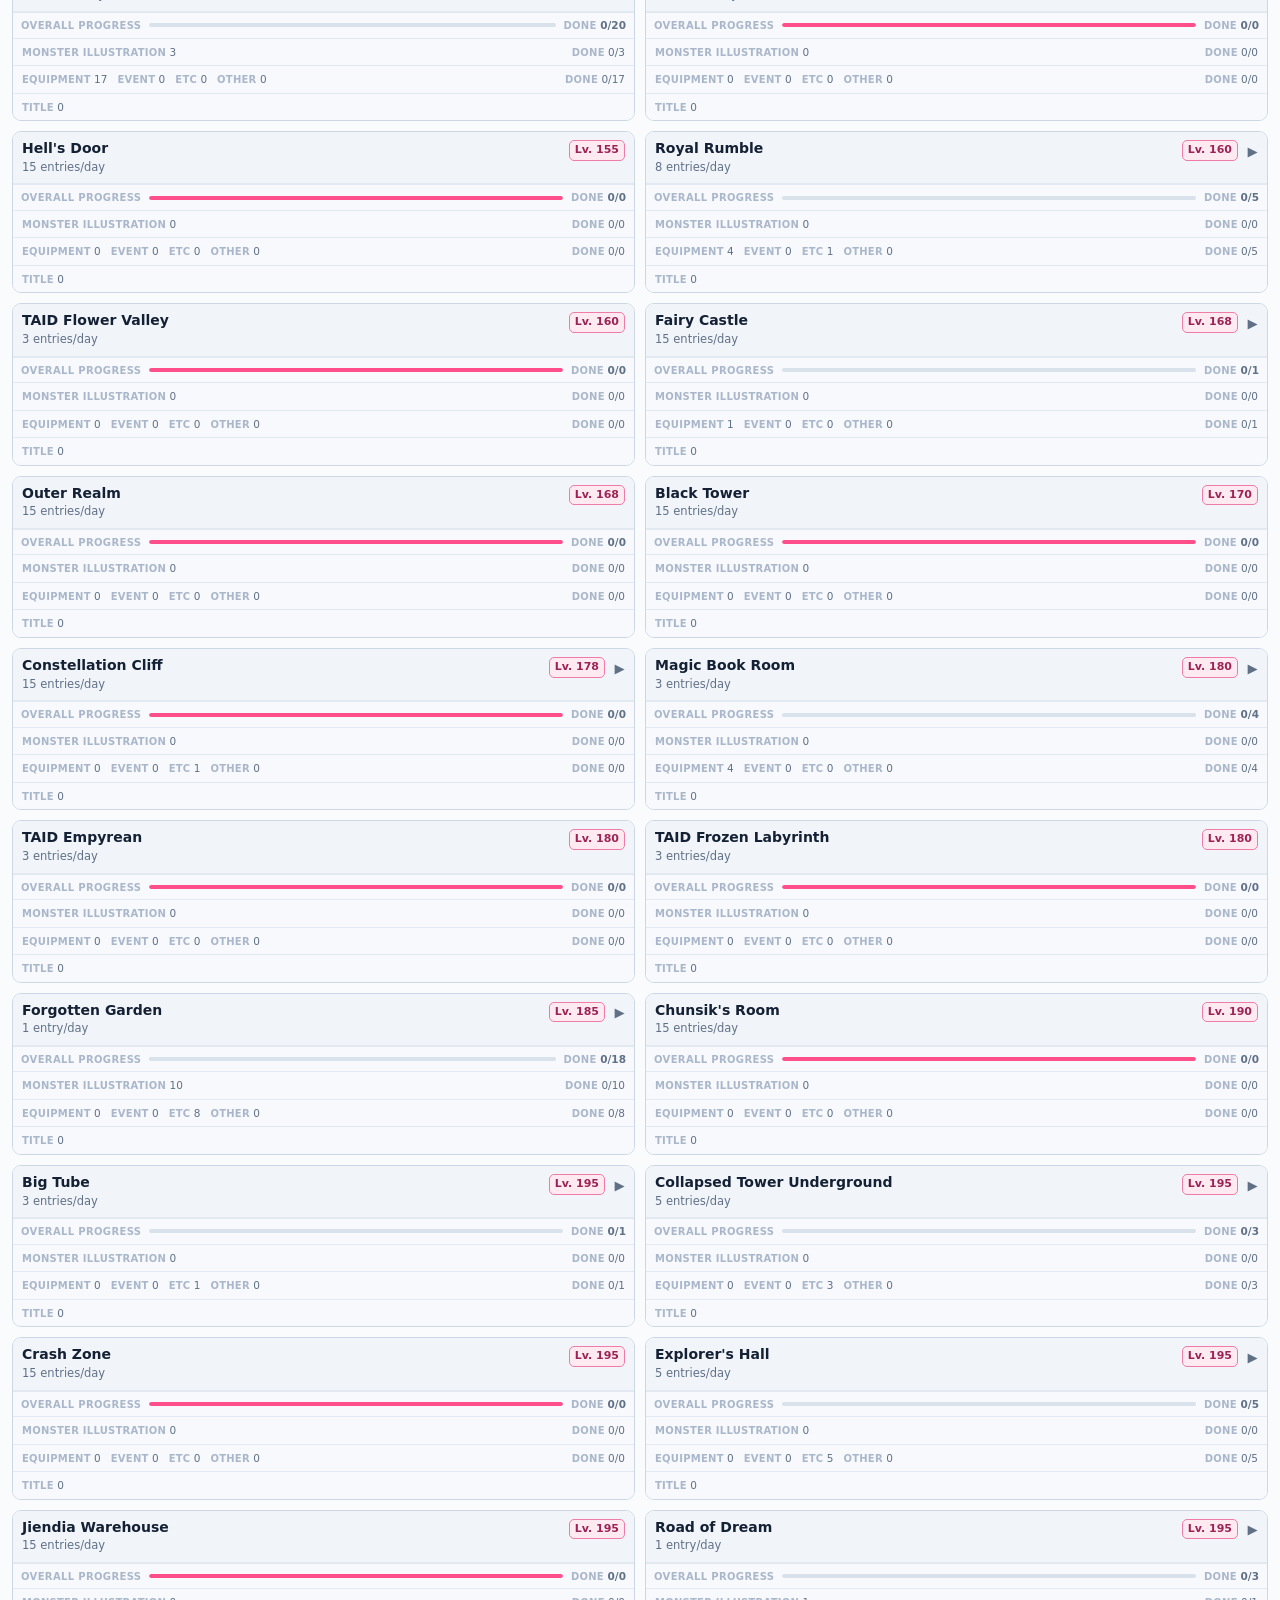
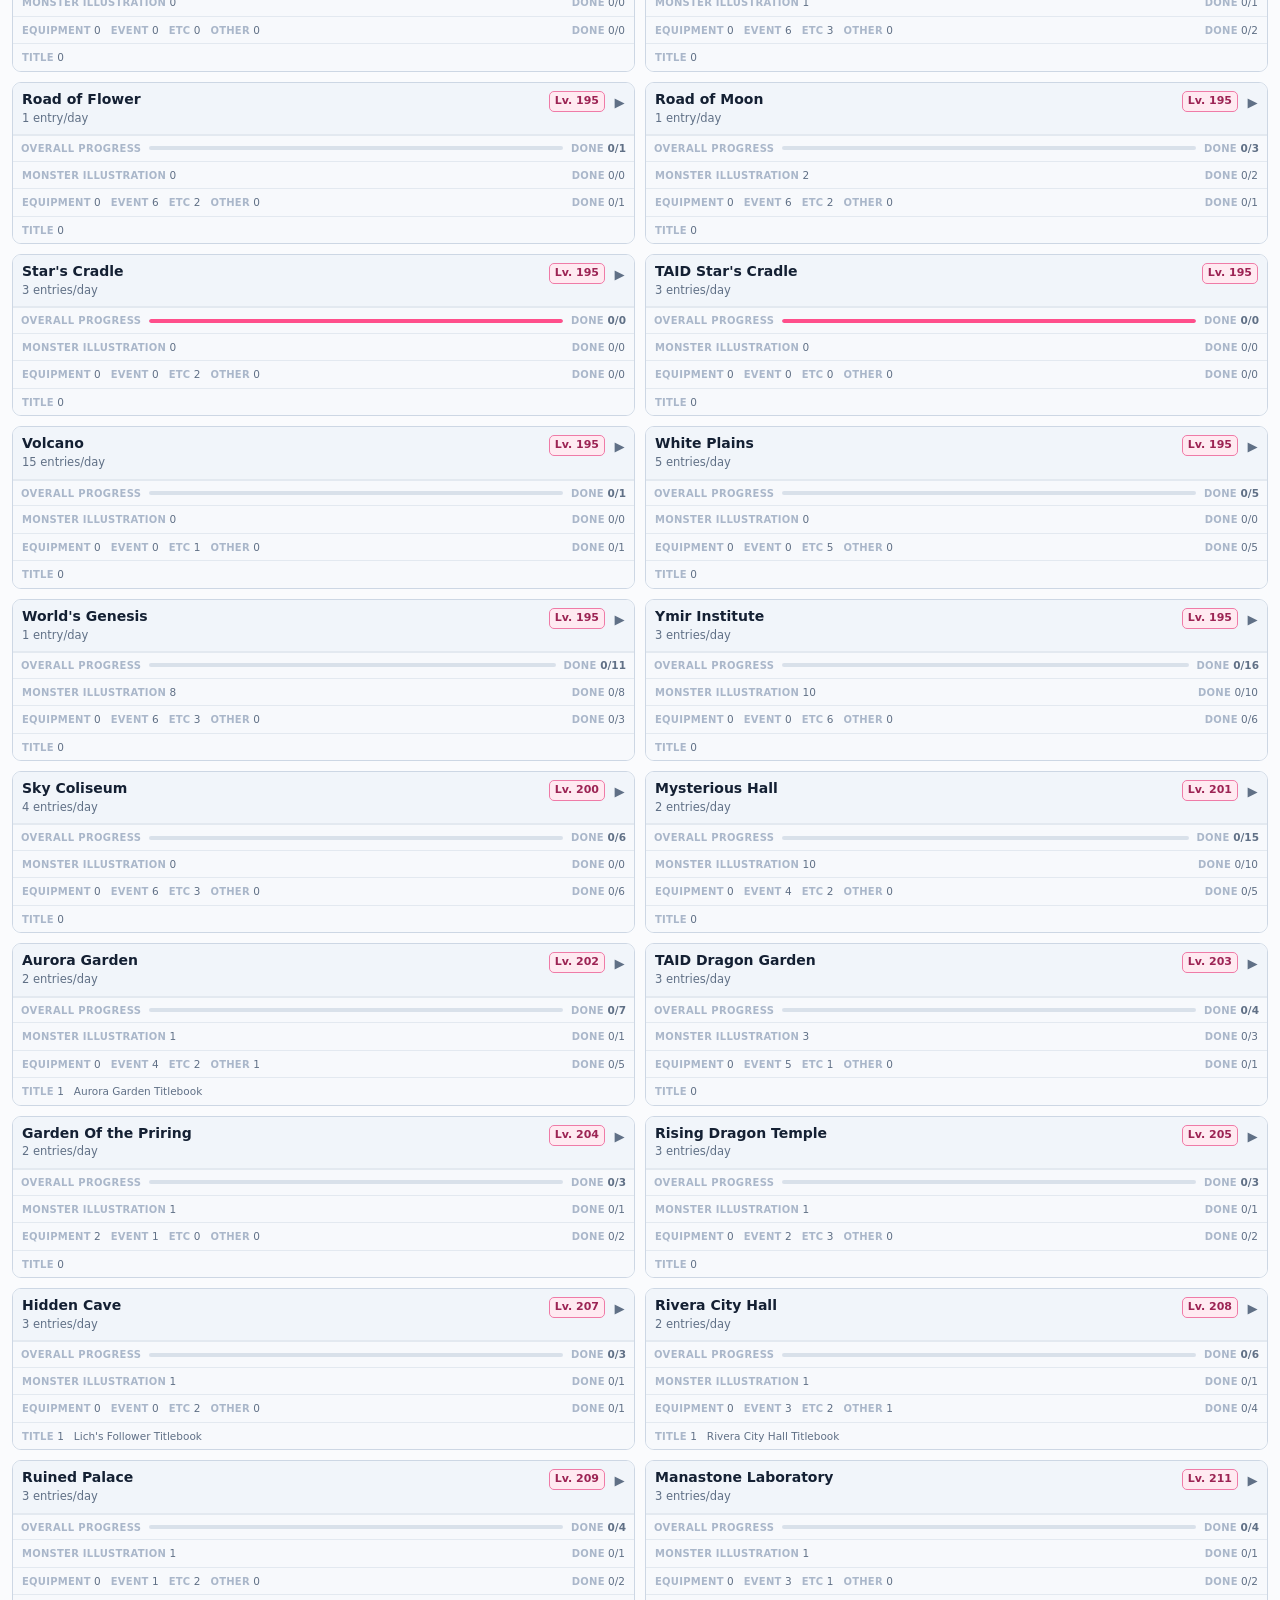
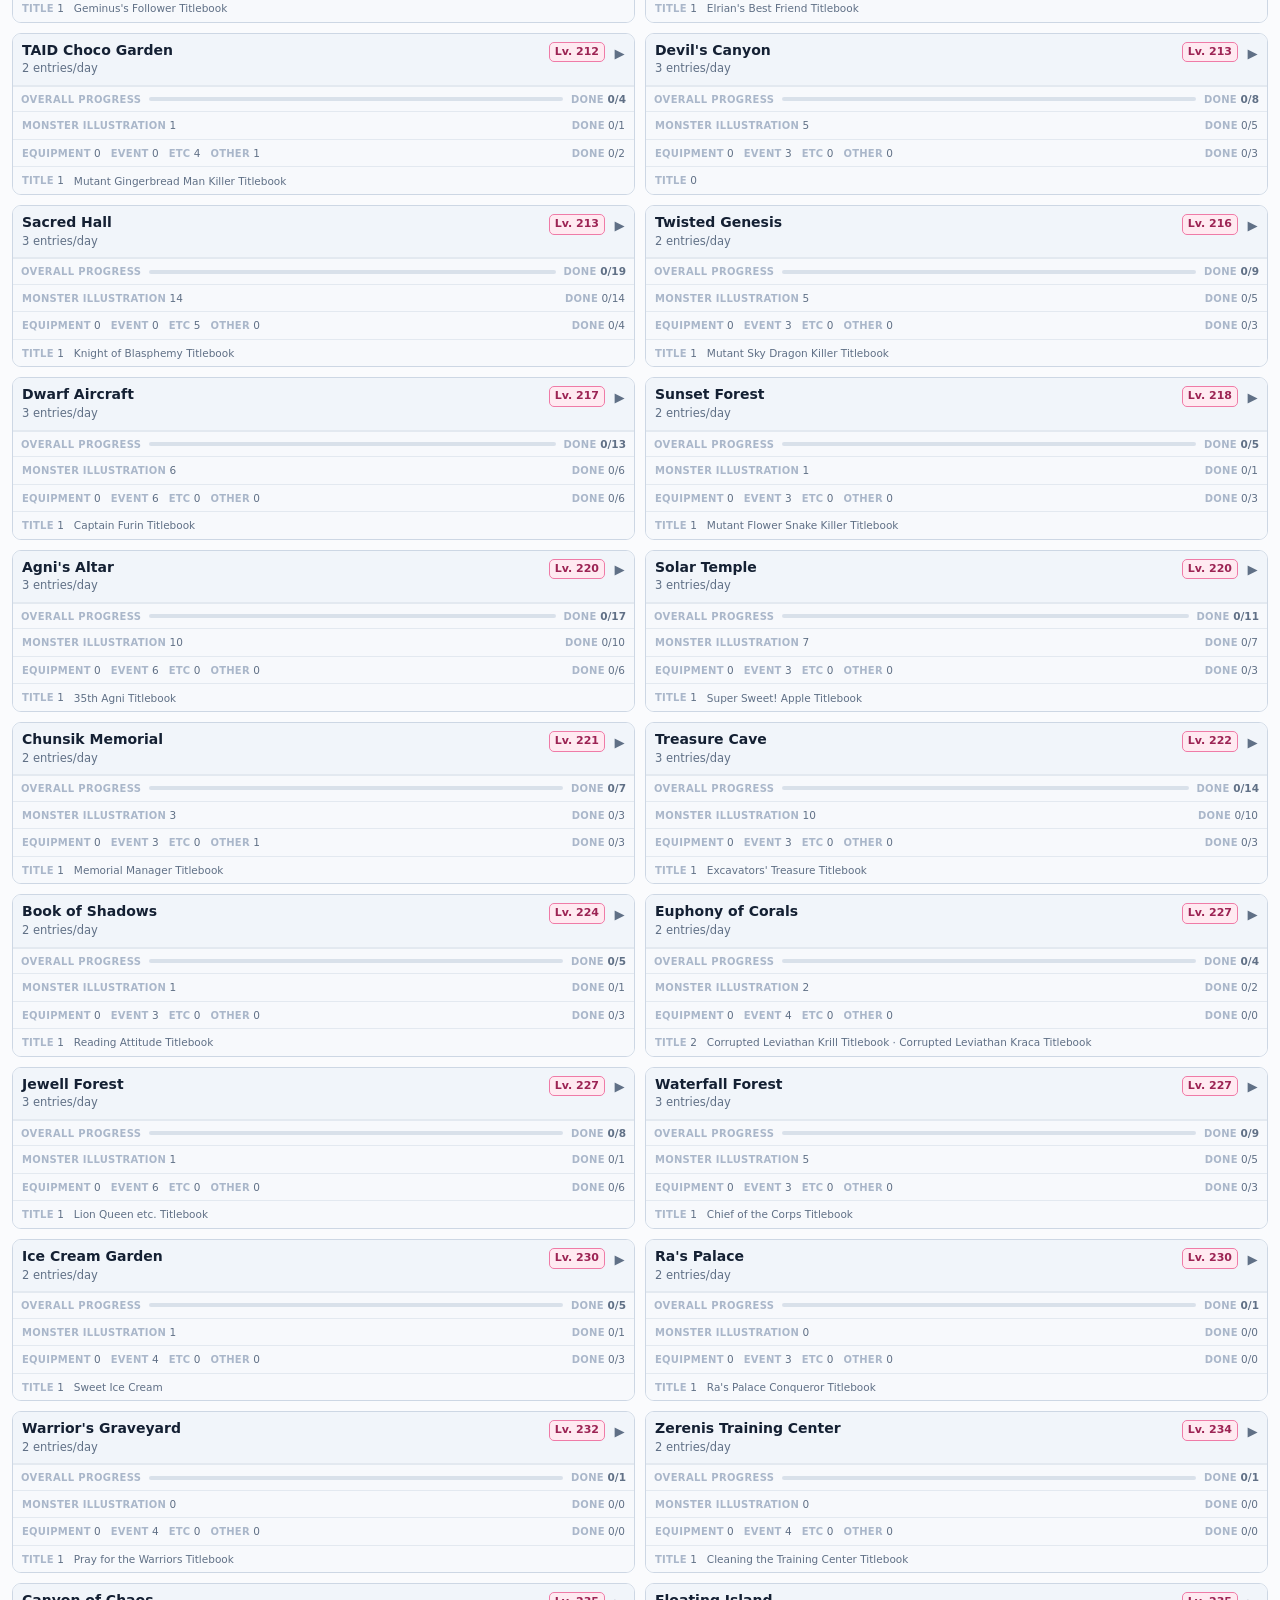
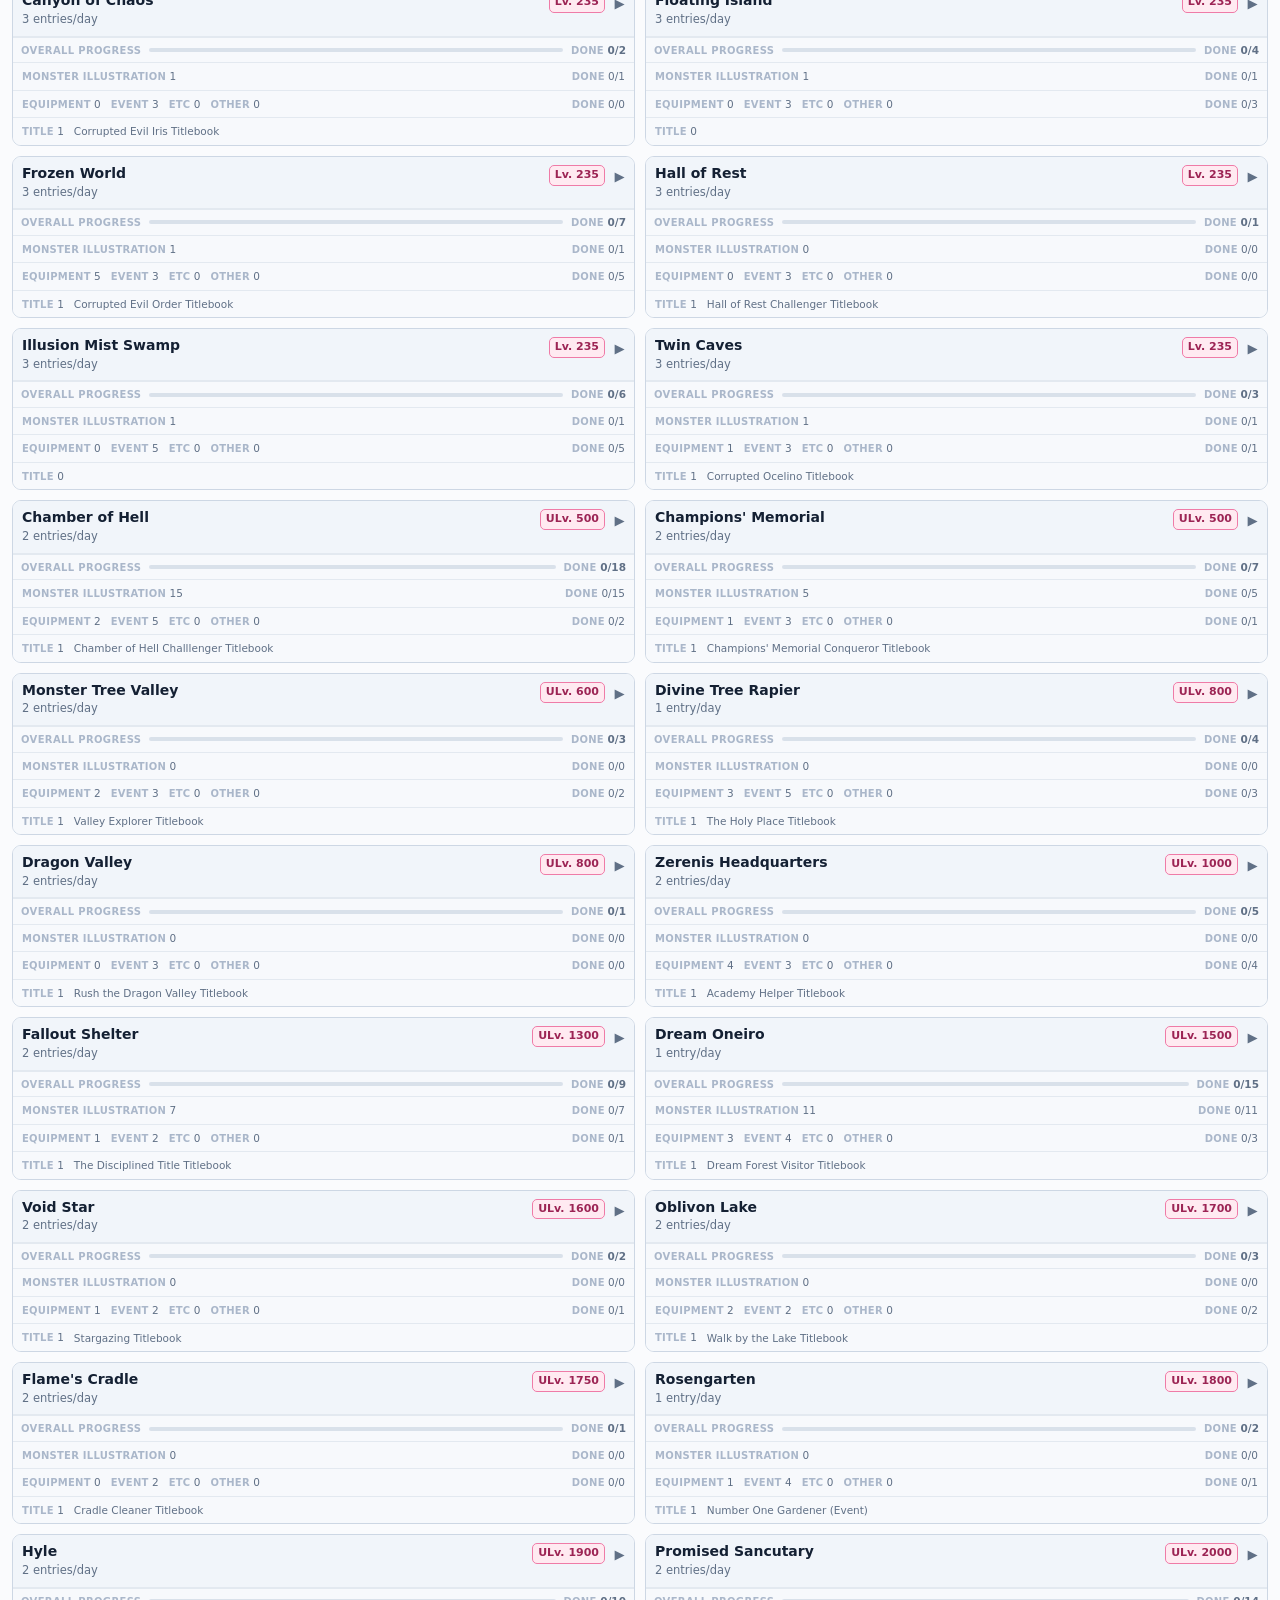
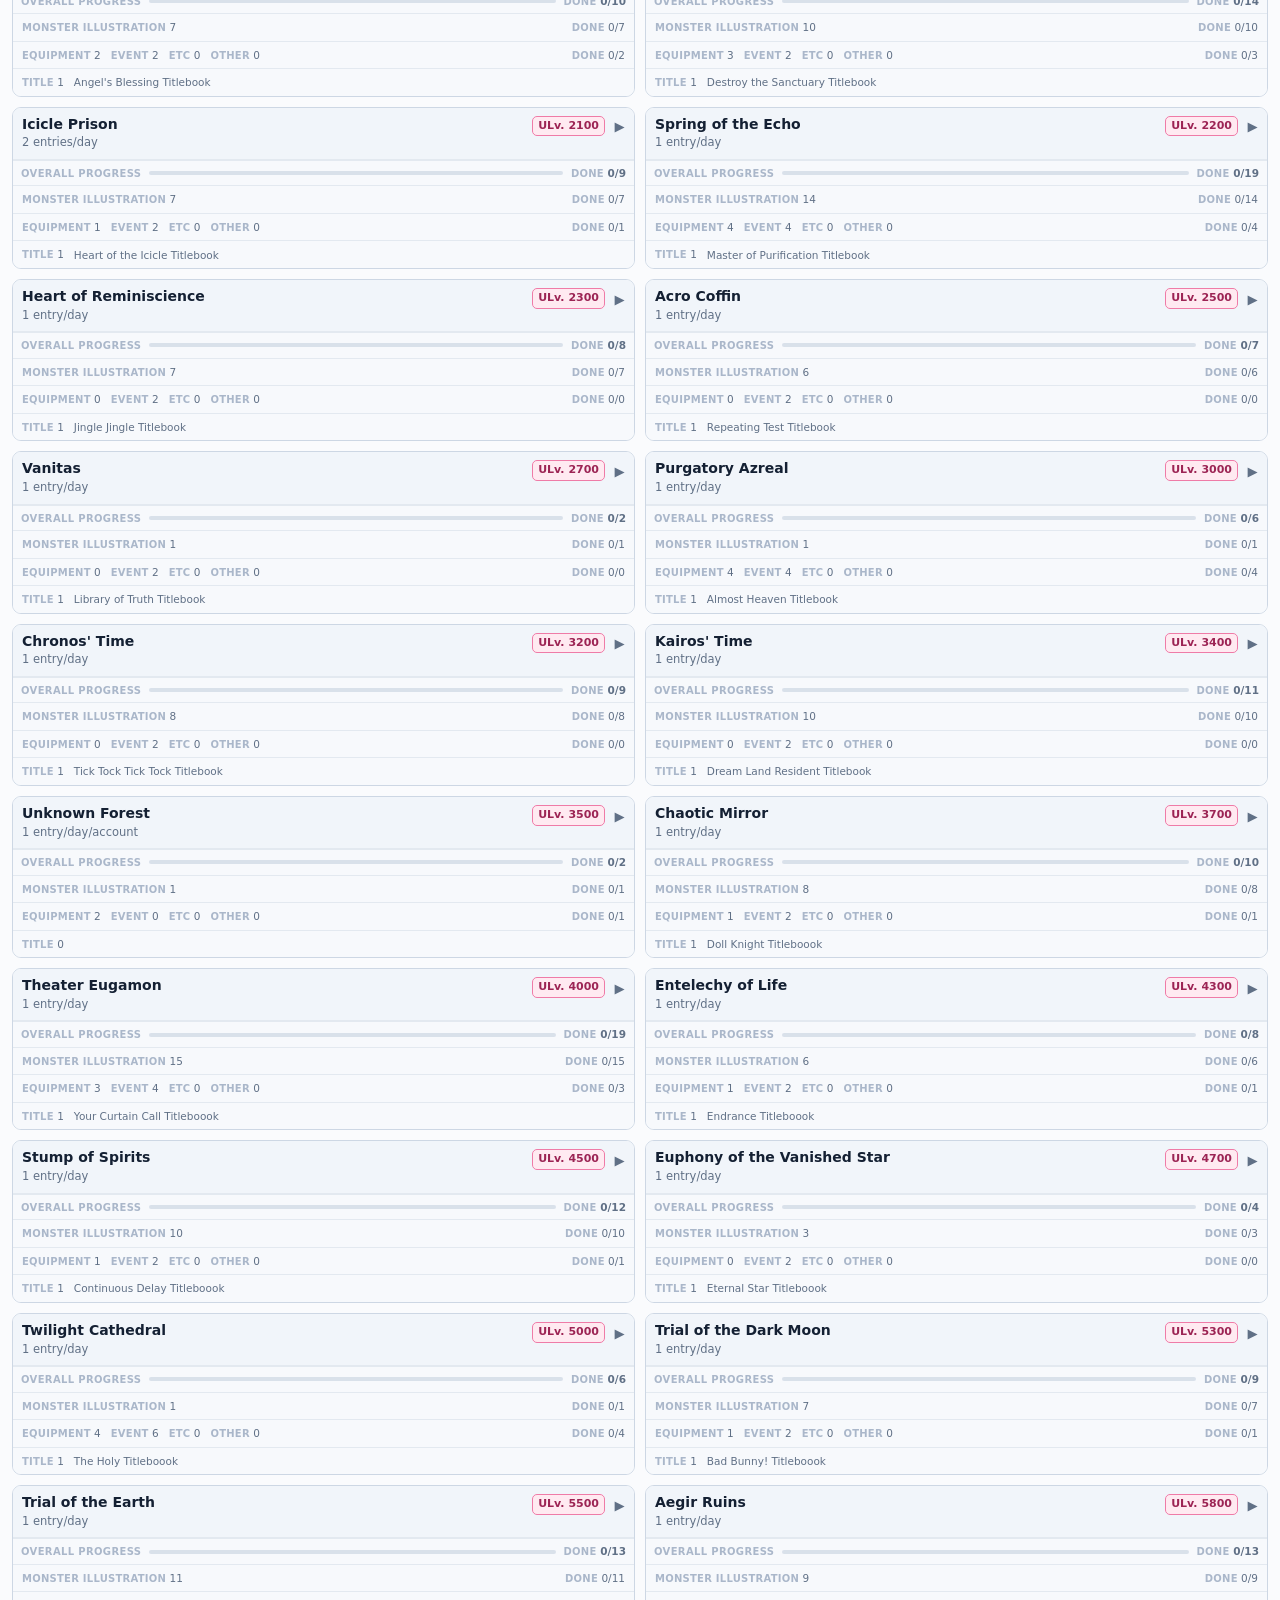
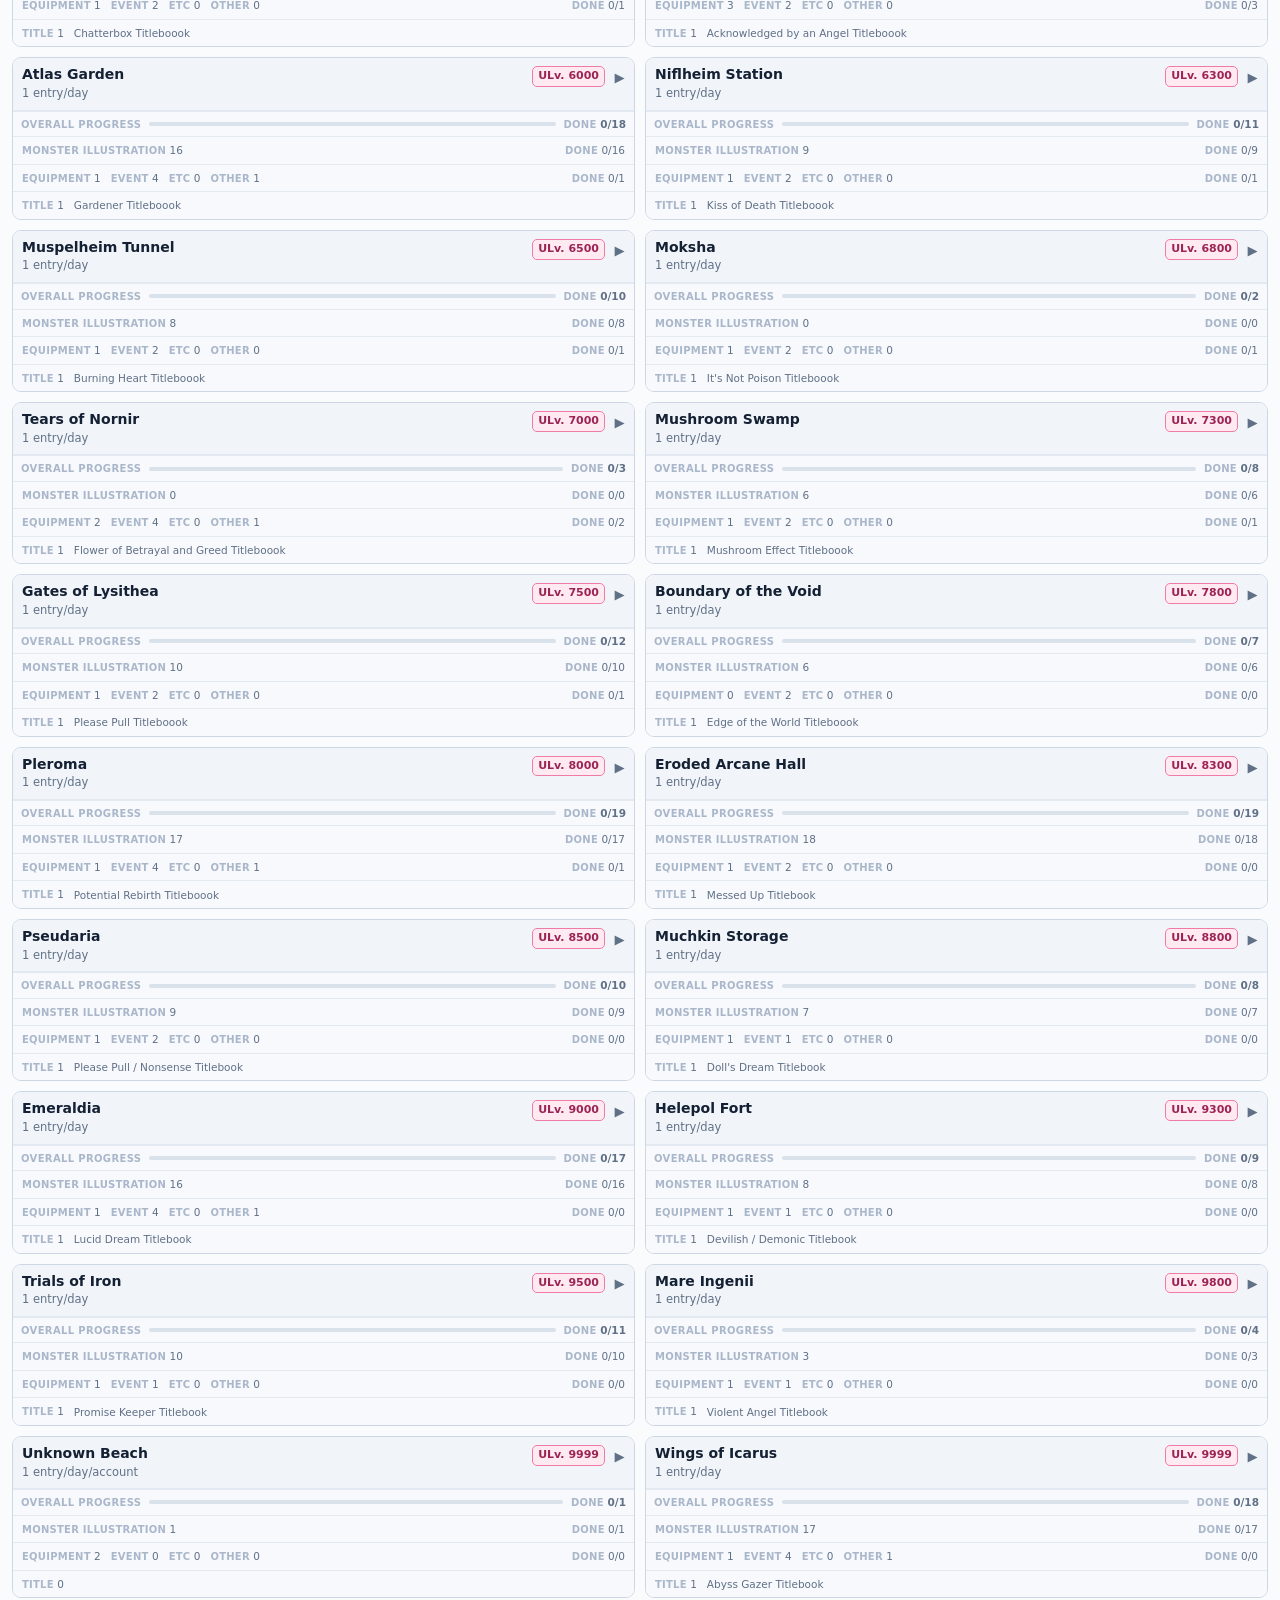
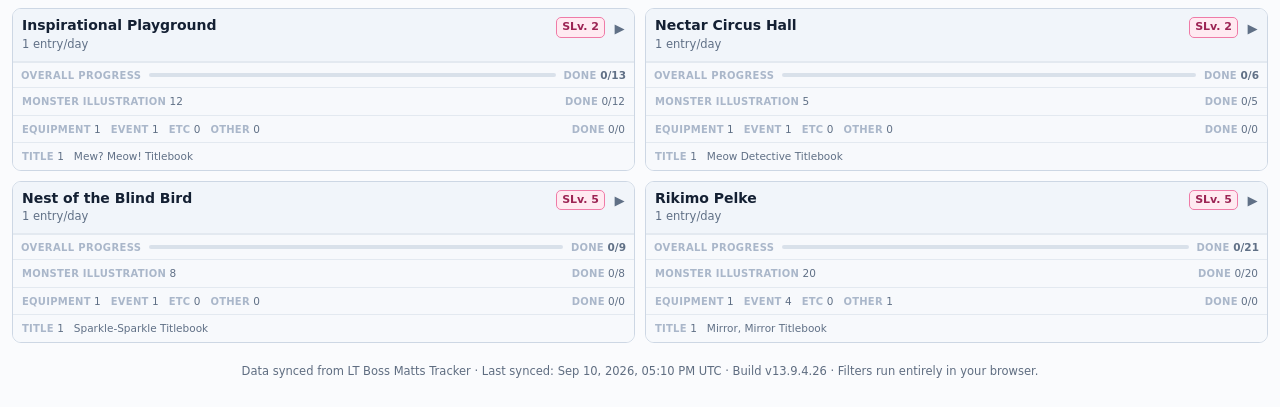
==== commit 57266d28: "Add files via upload" ====
--- a/index.html
+++ b/index.html
@@ -4,7 +4,7 @@
   <meta charset="utf-8">
   <meta name="viewport" content="width=device-width,initial-scale=1">
   <meta http-equiv="refresh" content="0;url=dungeons.html">
-  <link rel="icon" type="image/x-icon" href="favicon.ico?v=13.9.4.23">
+  <link rel="icon" type="image/x-icon" href="favicon.ico?v=13.9.4.26">
   <title>LaTale Dungeon Tracker</title>
   <script>location.replace("dungeons.html");</script>
 </head>
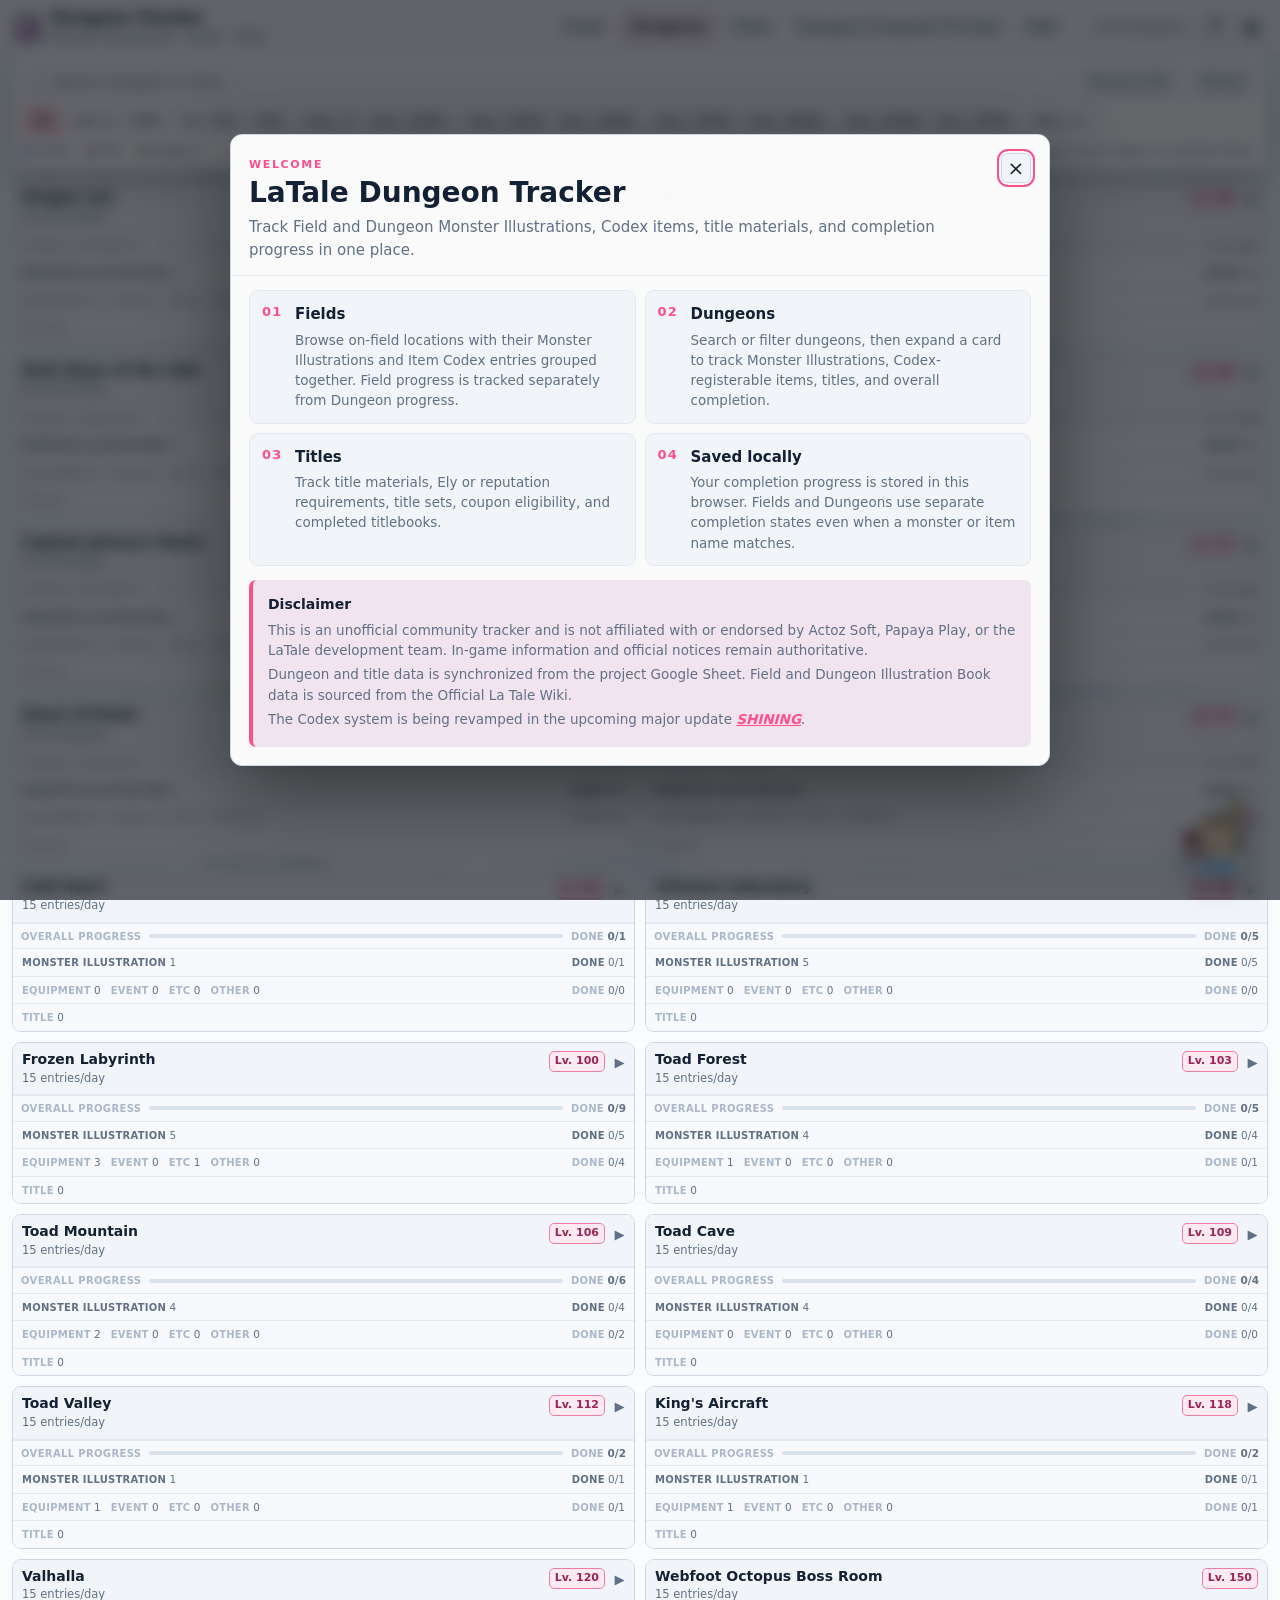
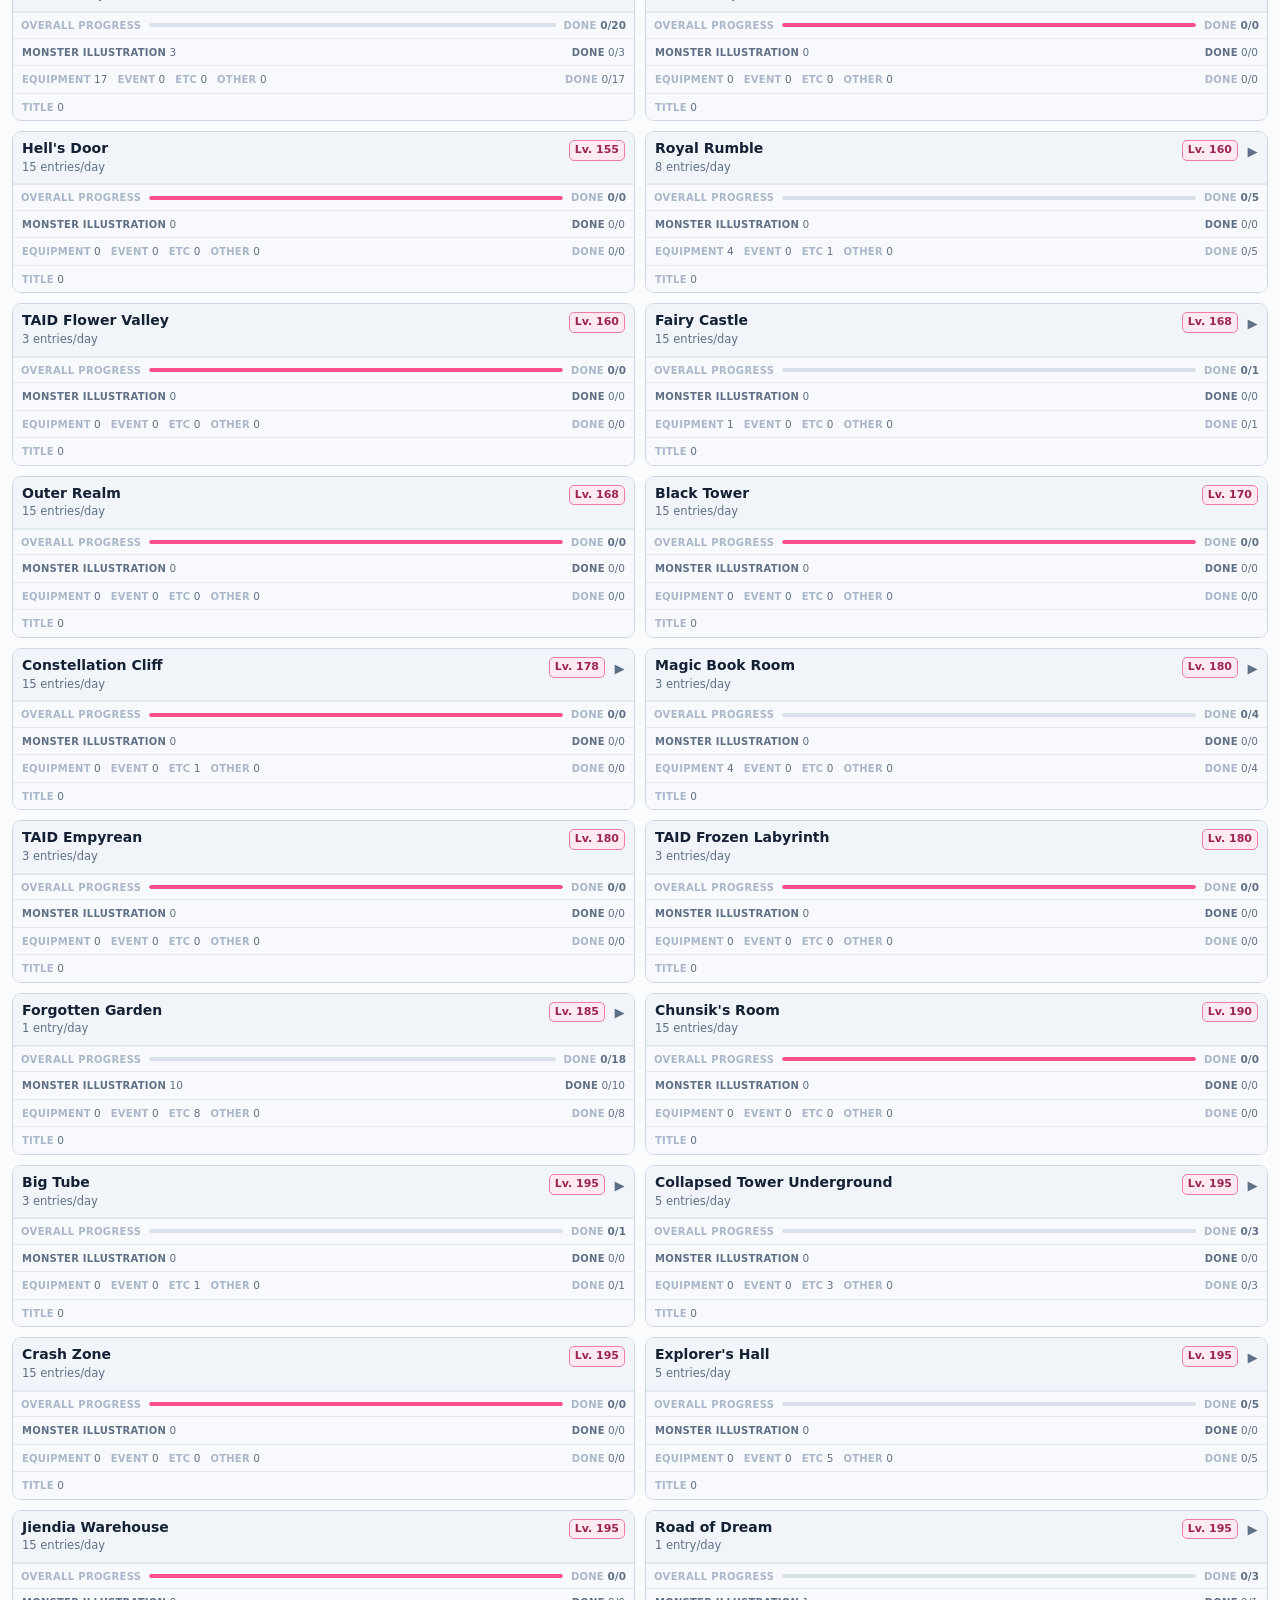
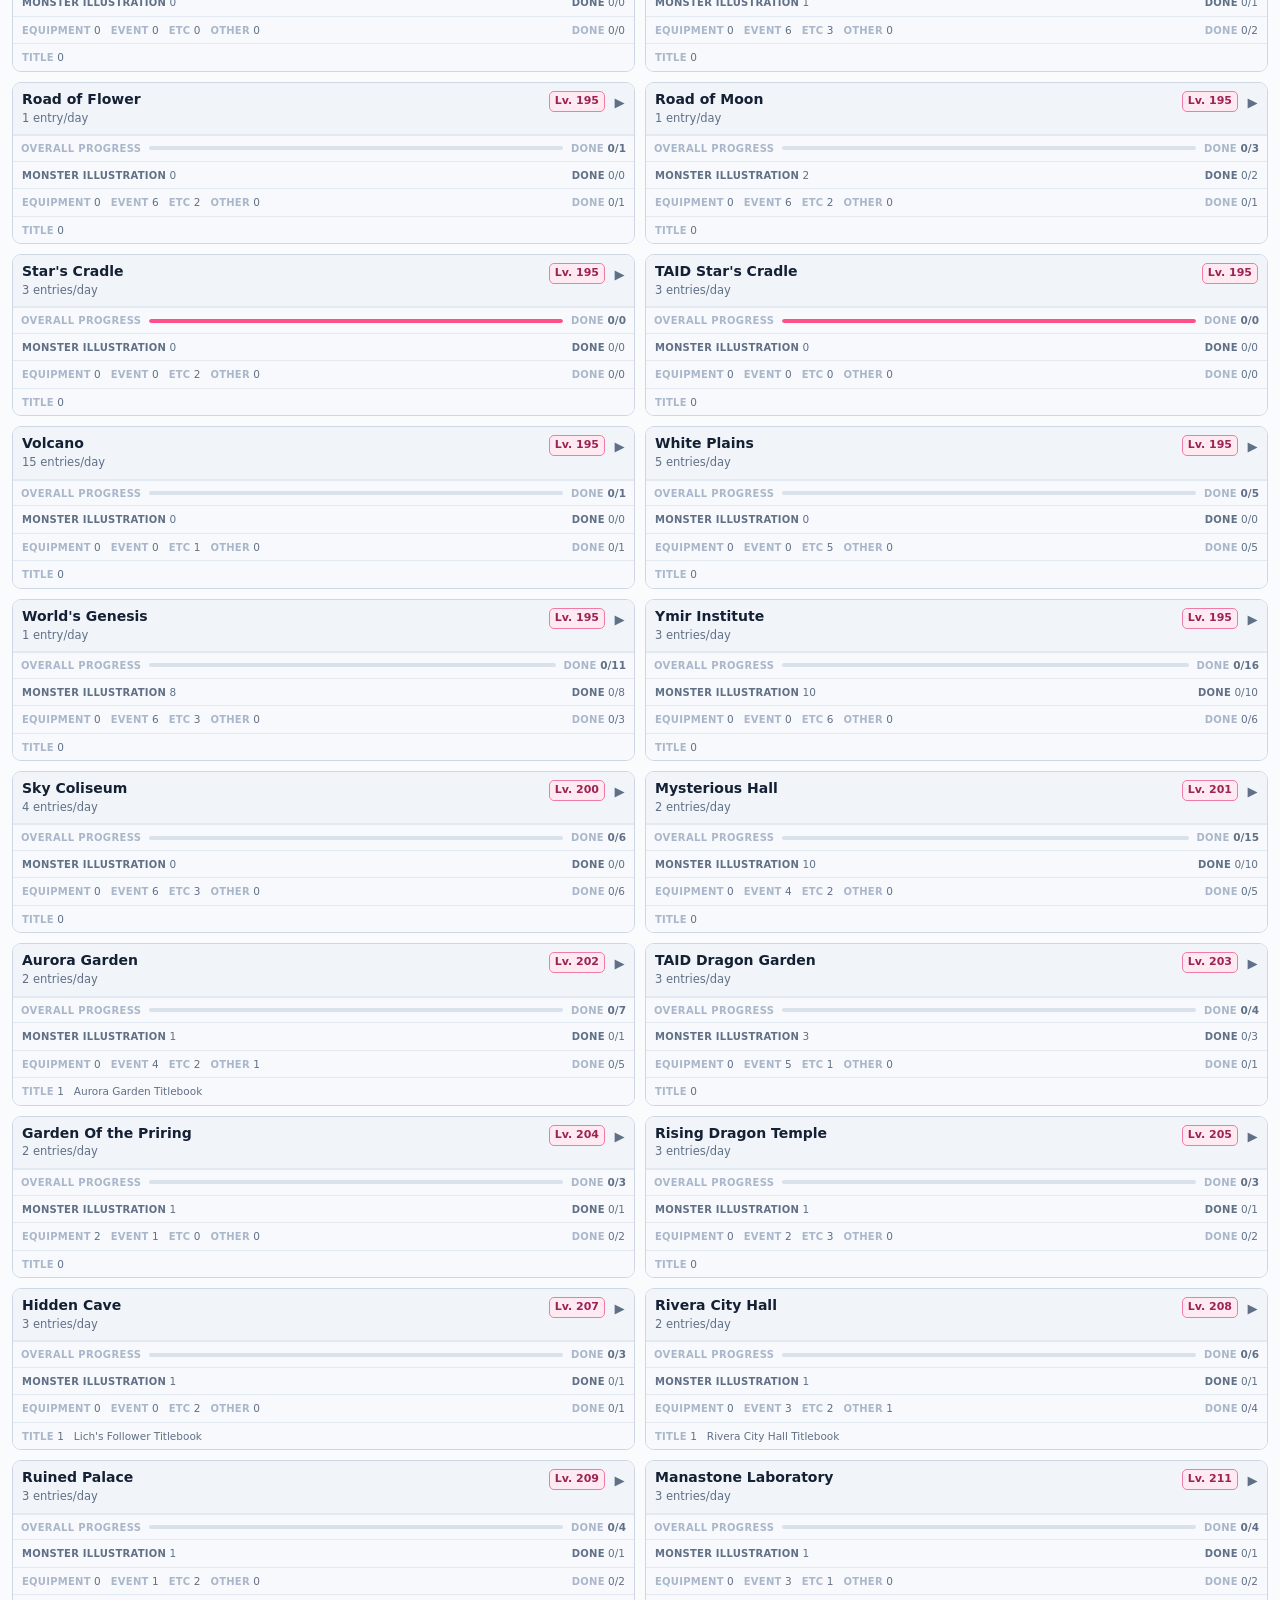
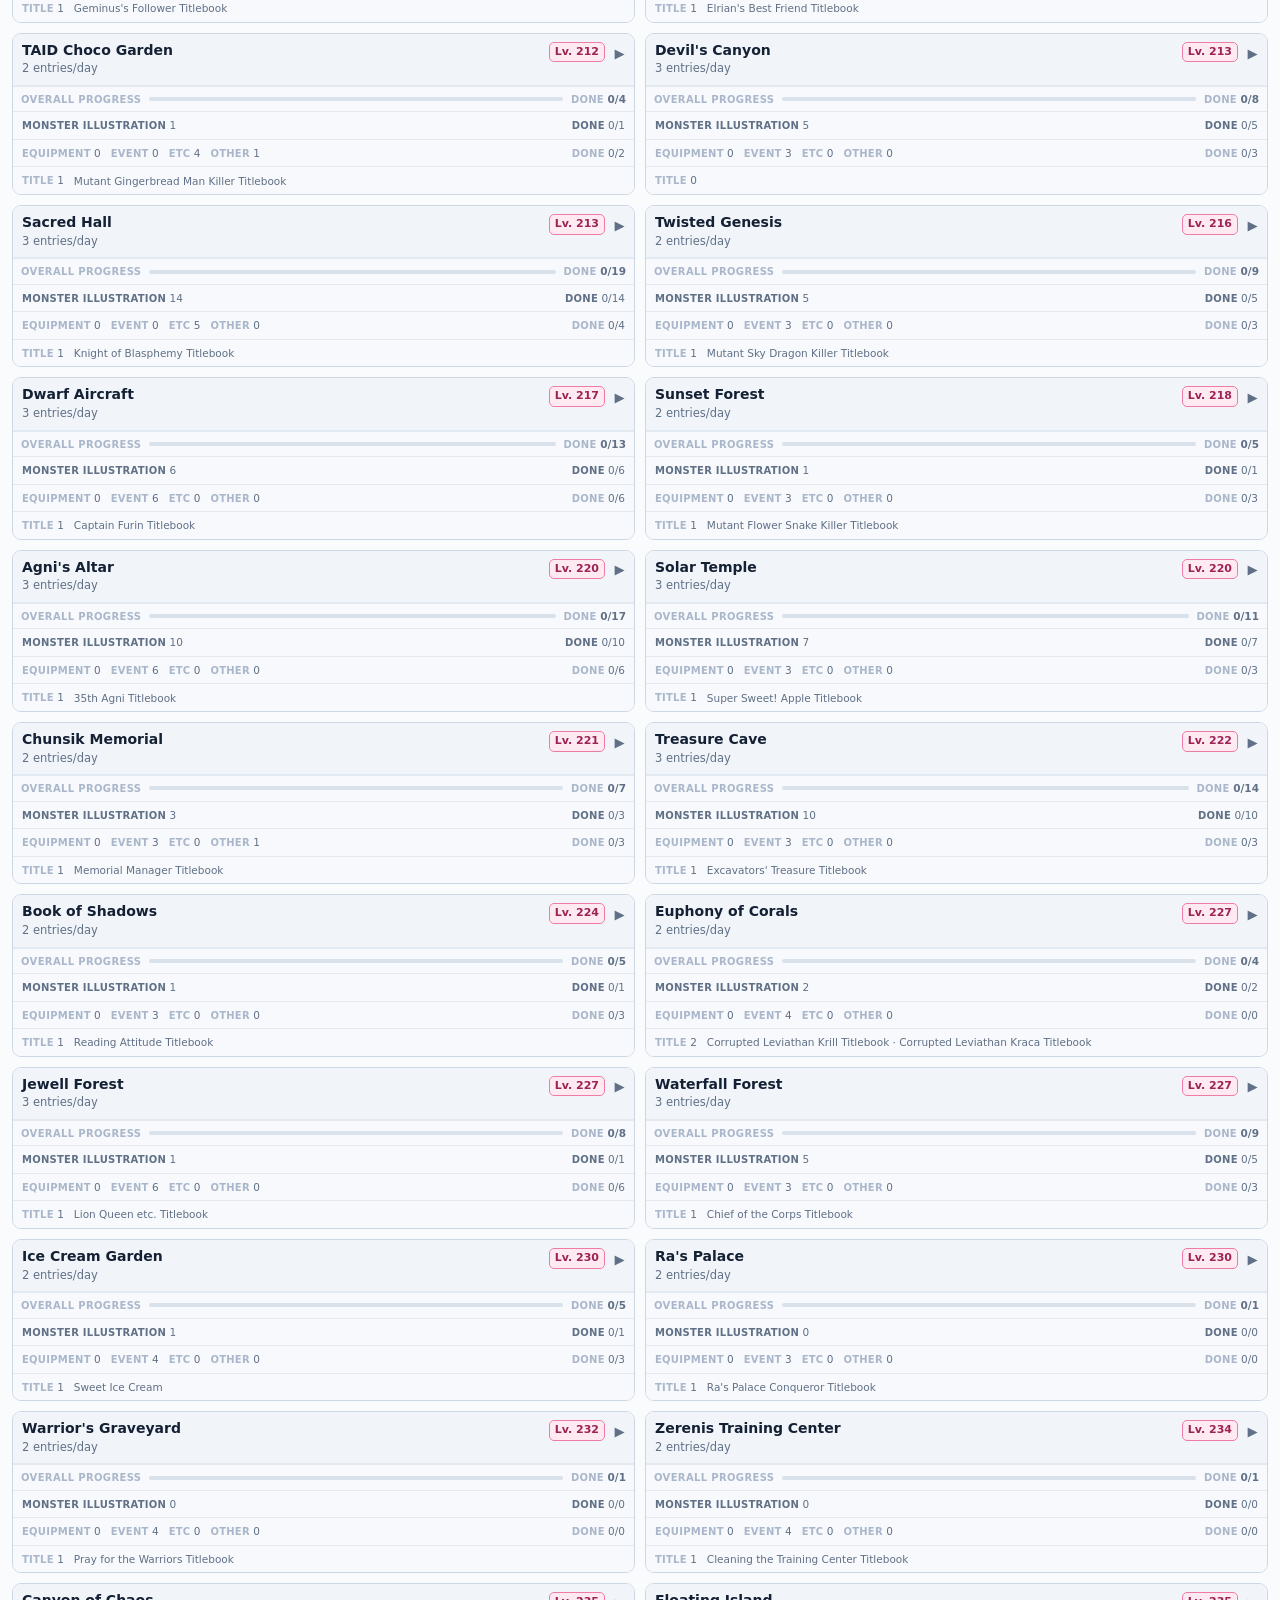
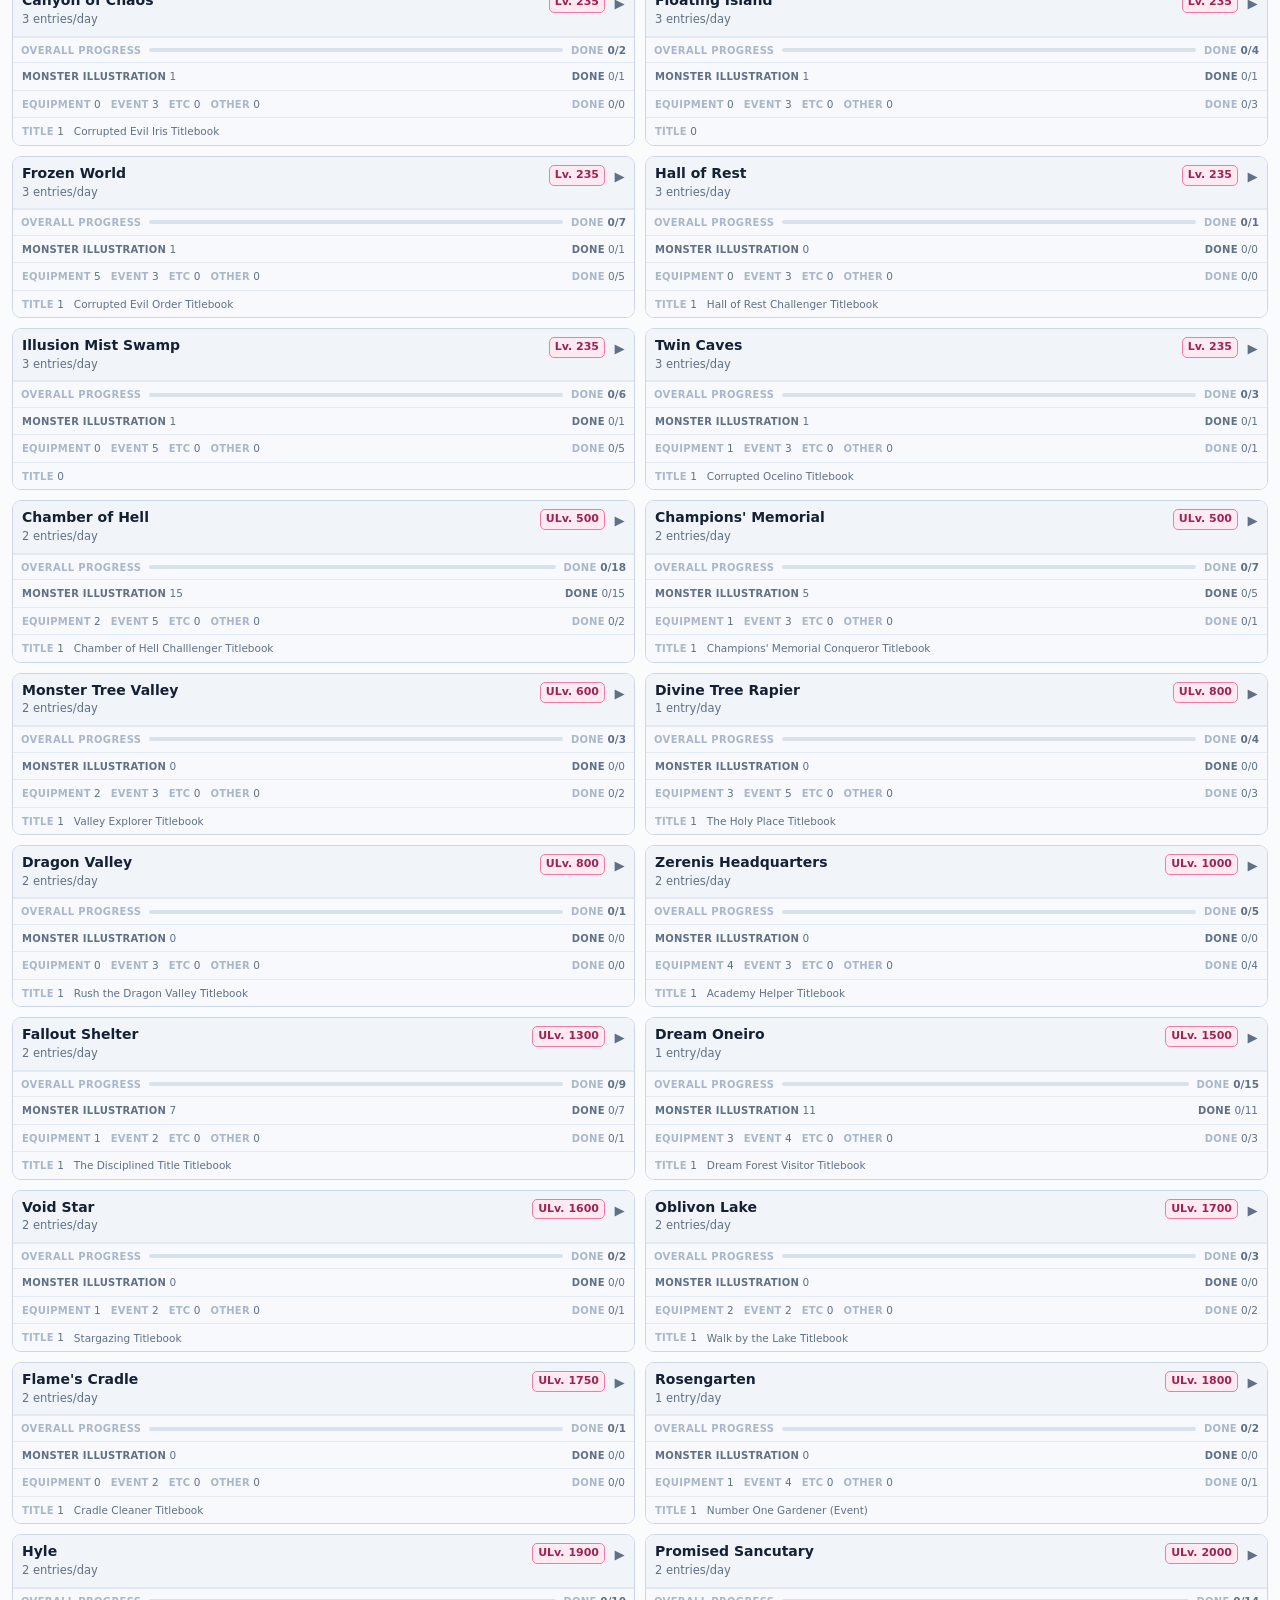
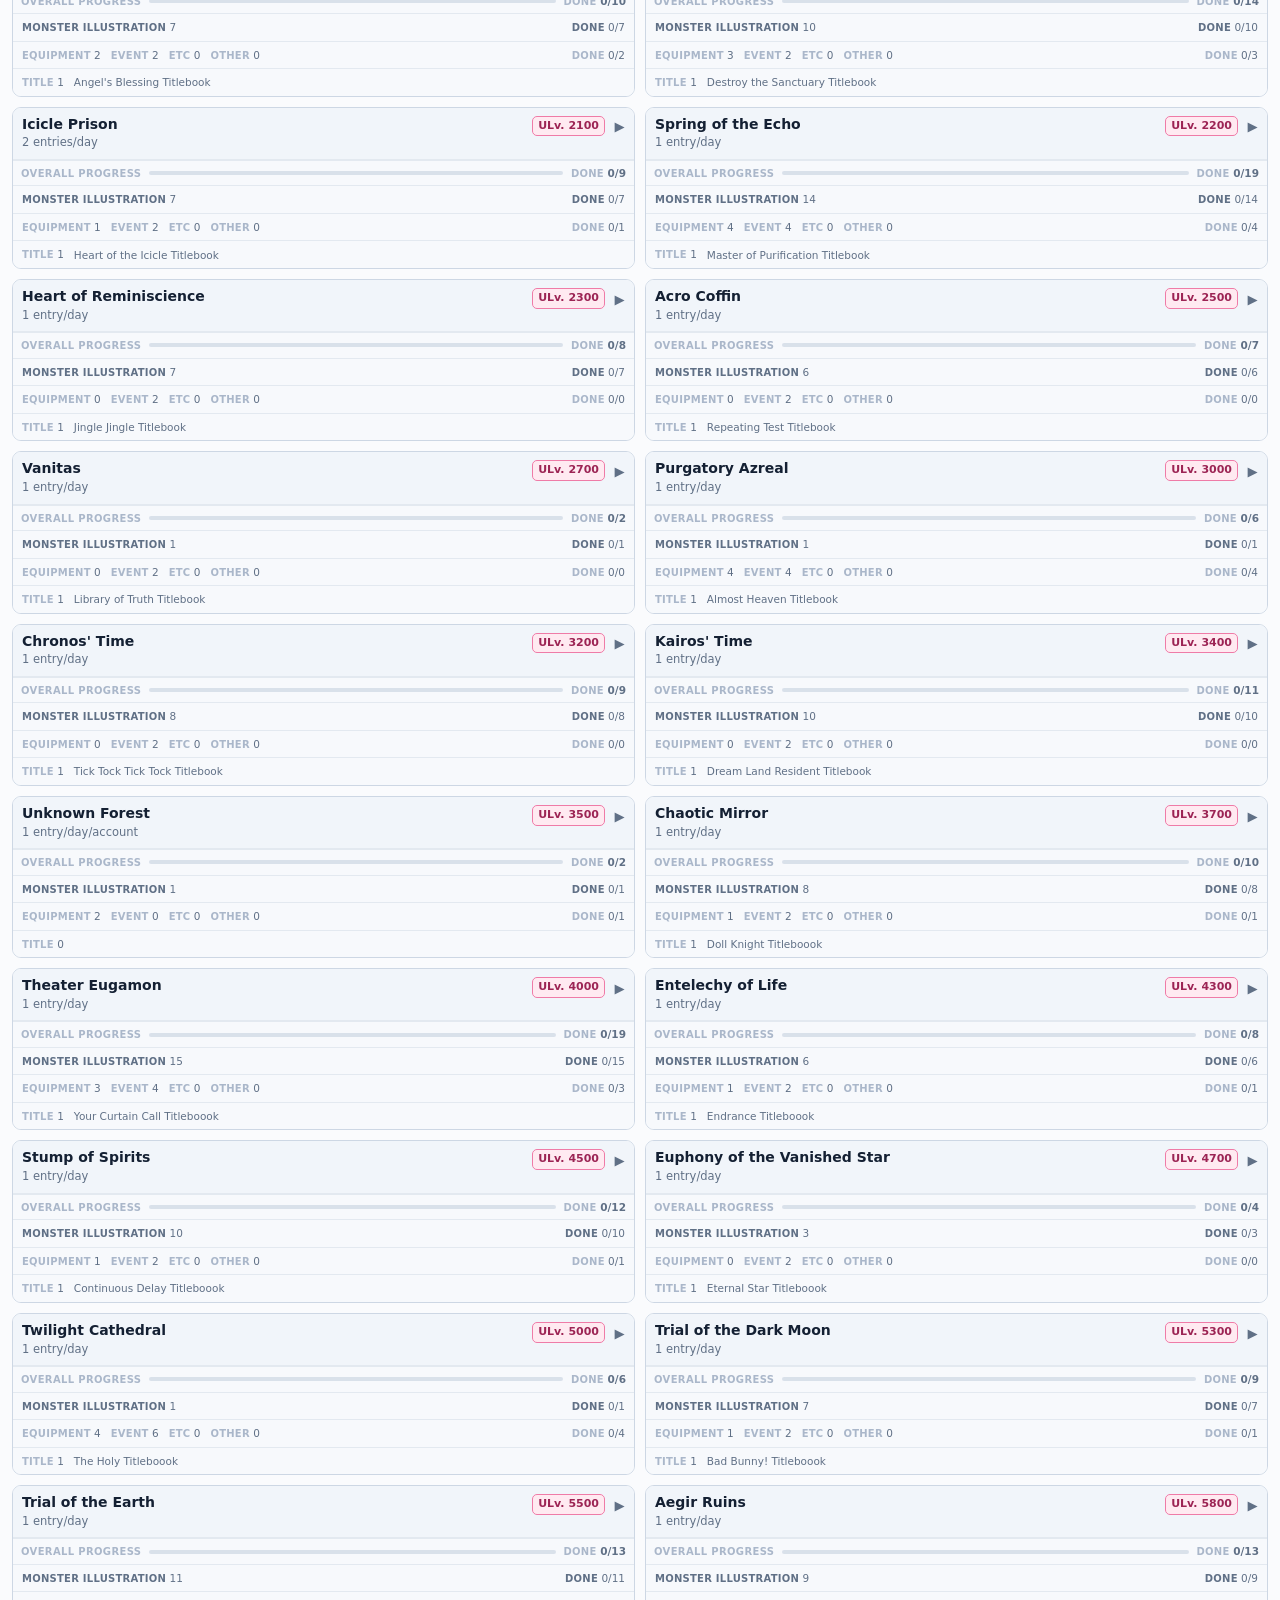
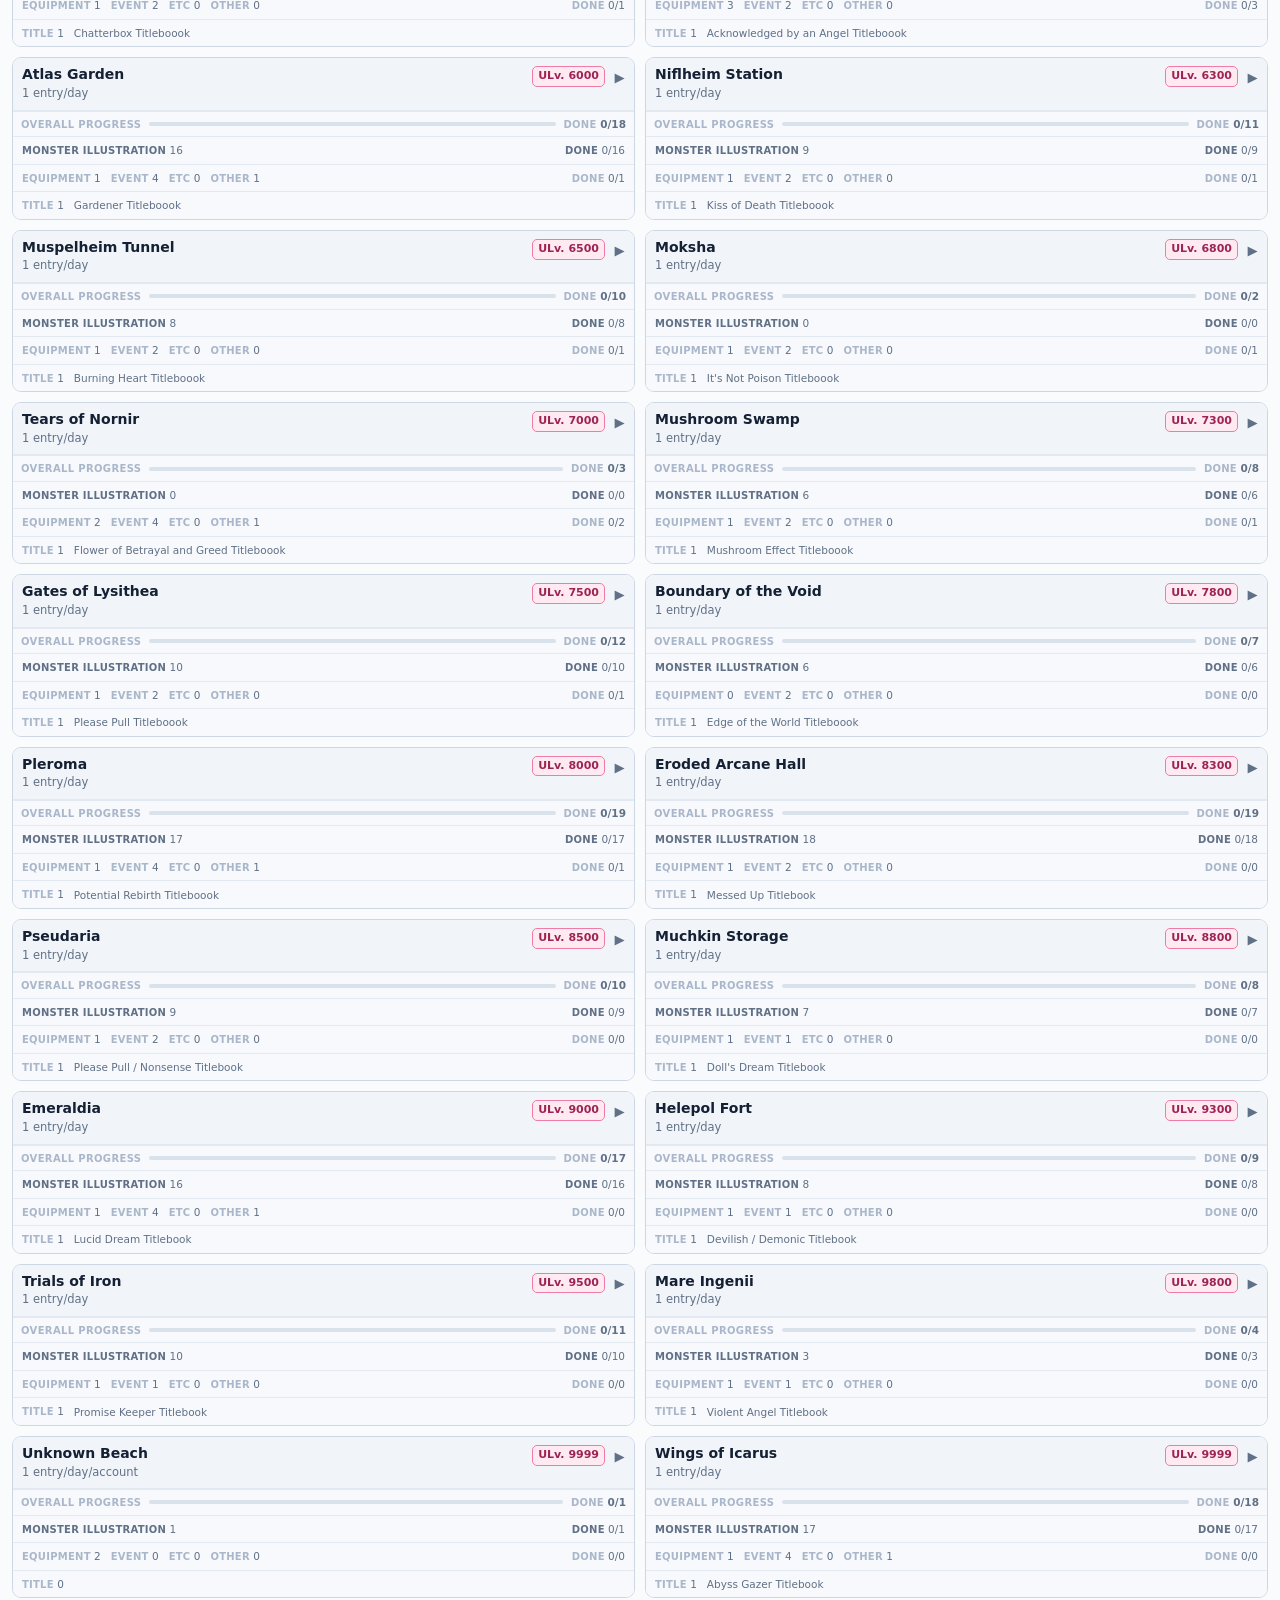
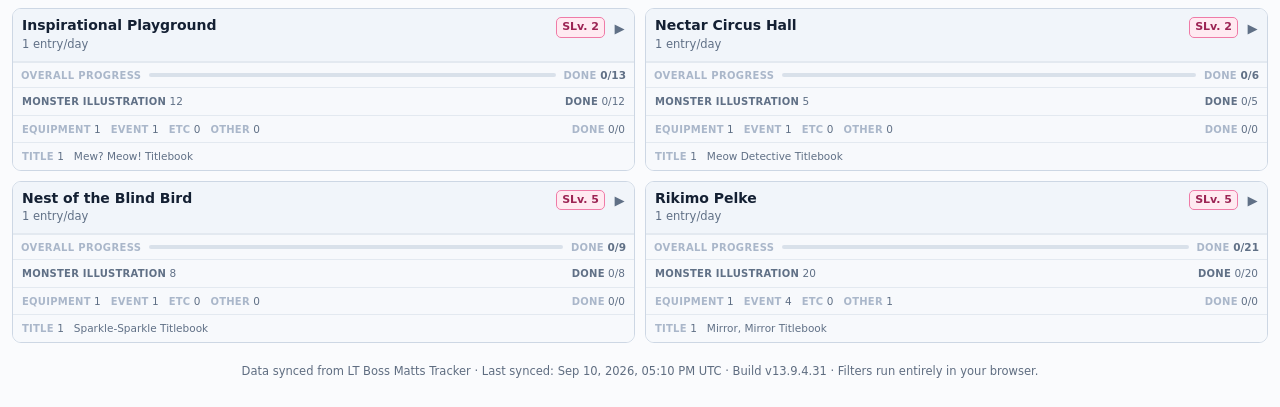
==== commit 909fe715: "Add files via upload" ====
--- a/index.html
+++ b/index.html
@@ -4,7 +4,7 @@
   <meta charset="utf-8">
   <meta name="viewport" content="width=device-width,initial-scale=1">
   <meta http-equiv="refresh" content="0;url=dungeons.html">
-  <link rel="icon" type="image/x-icon" href="favicon.ico?v=13.9.4.26">
+  <link rel="icon" type="image/x-icon" href="favicon.ico?v=13.9.4.31">
   <title>LaTale Dungeon Tracker</title>
   <script>location.replace("dungeons.html");</script>
 </head>
